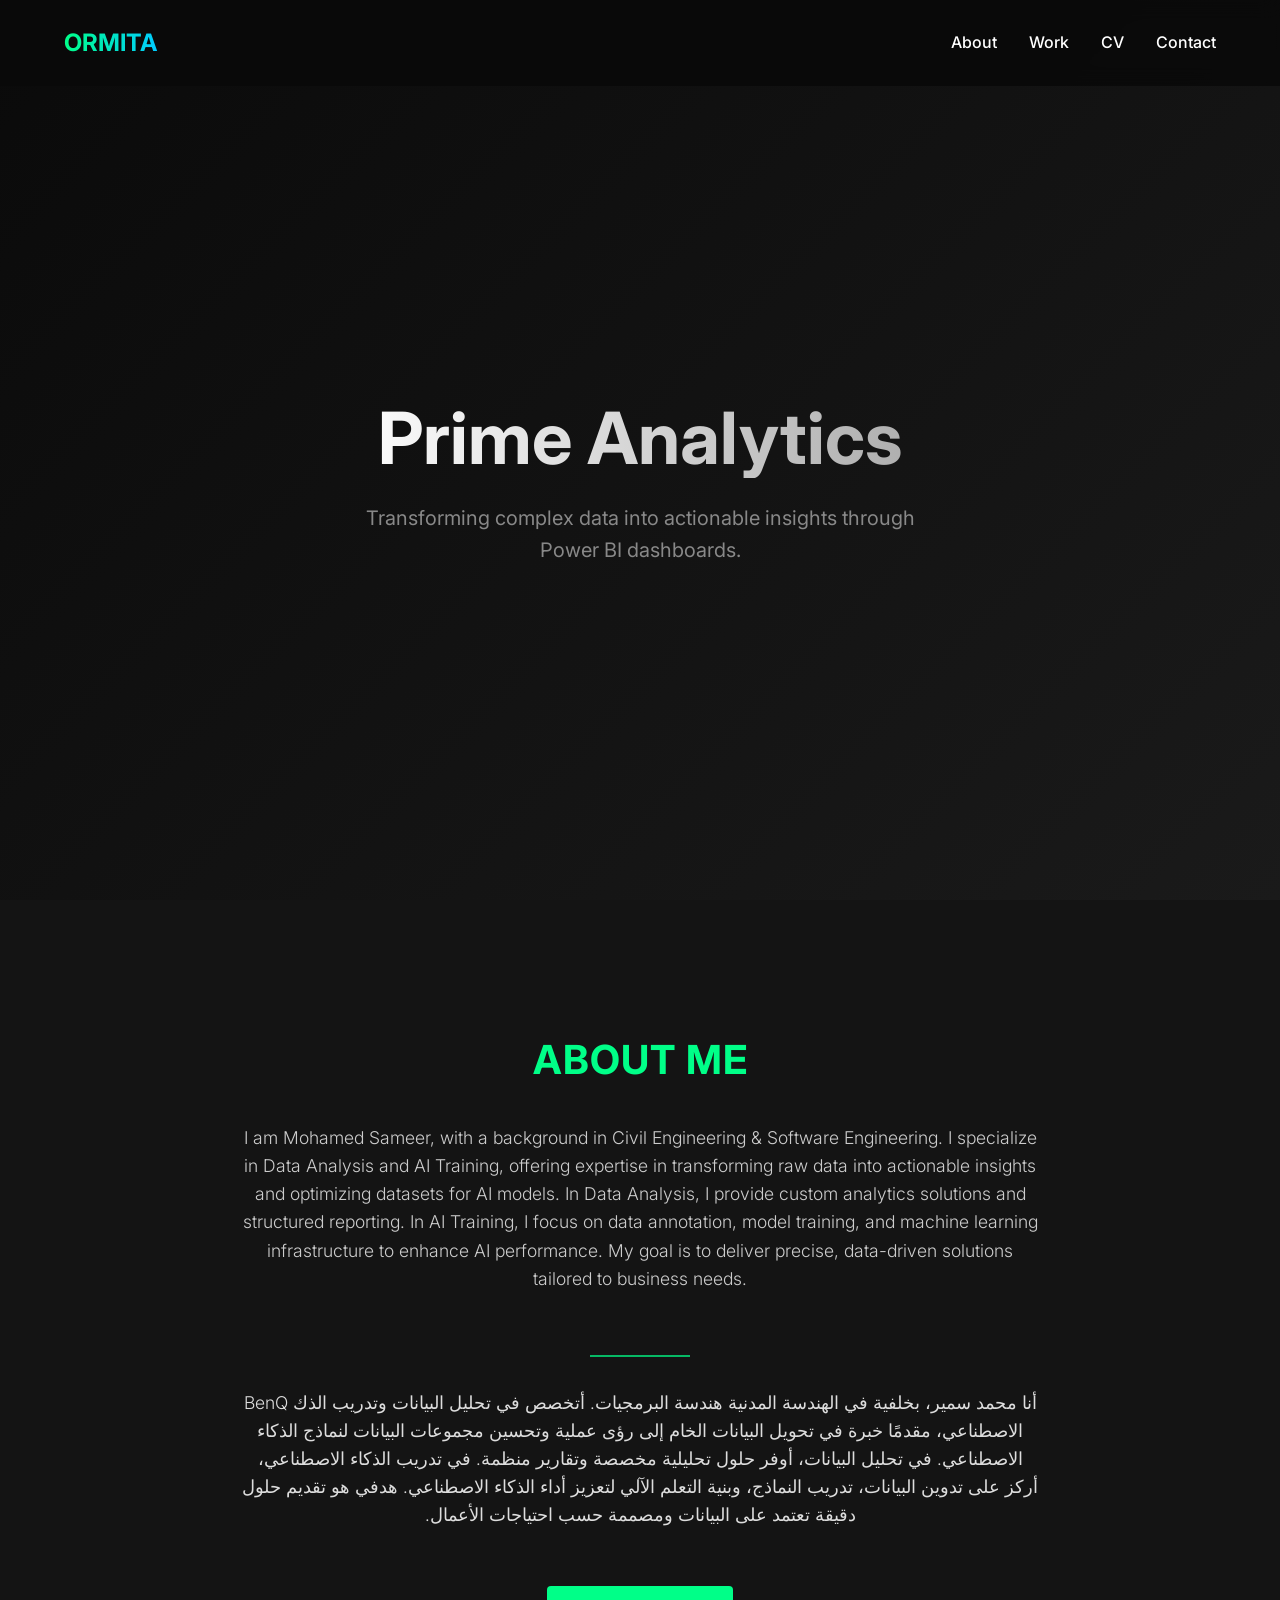
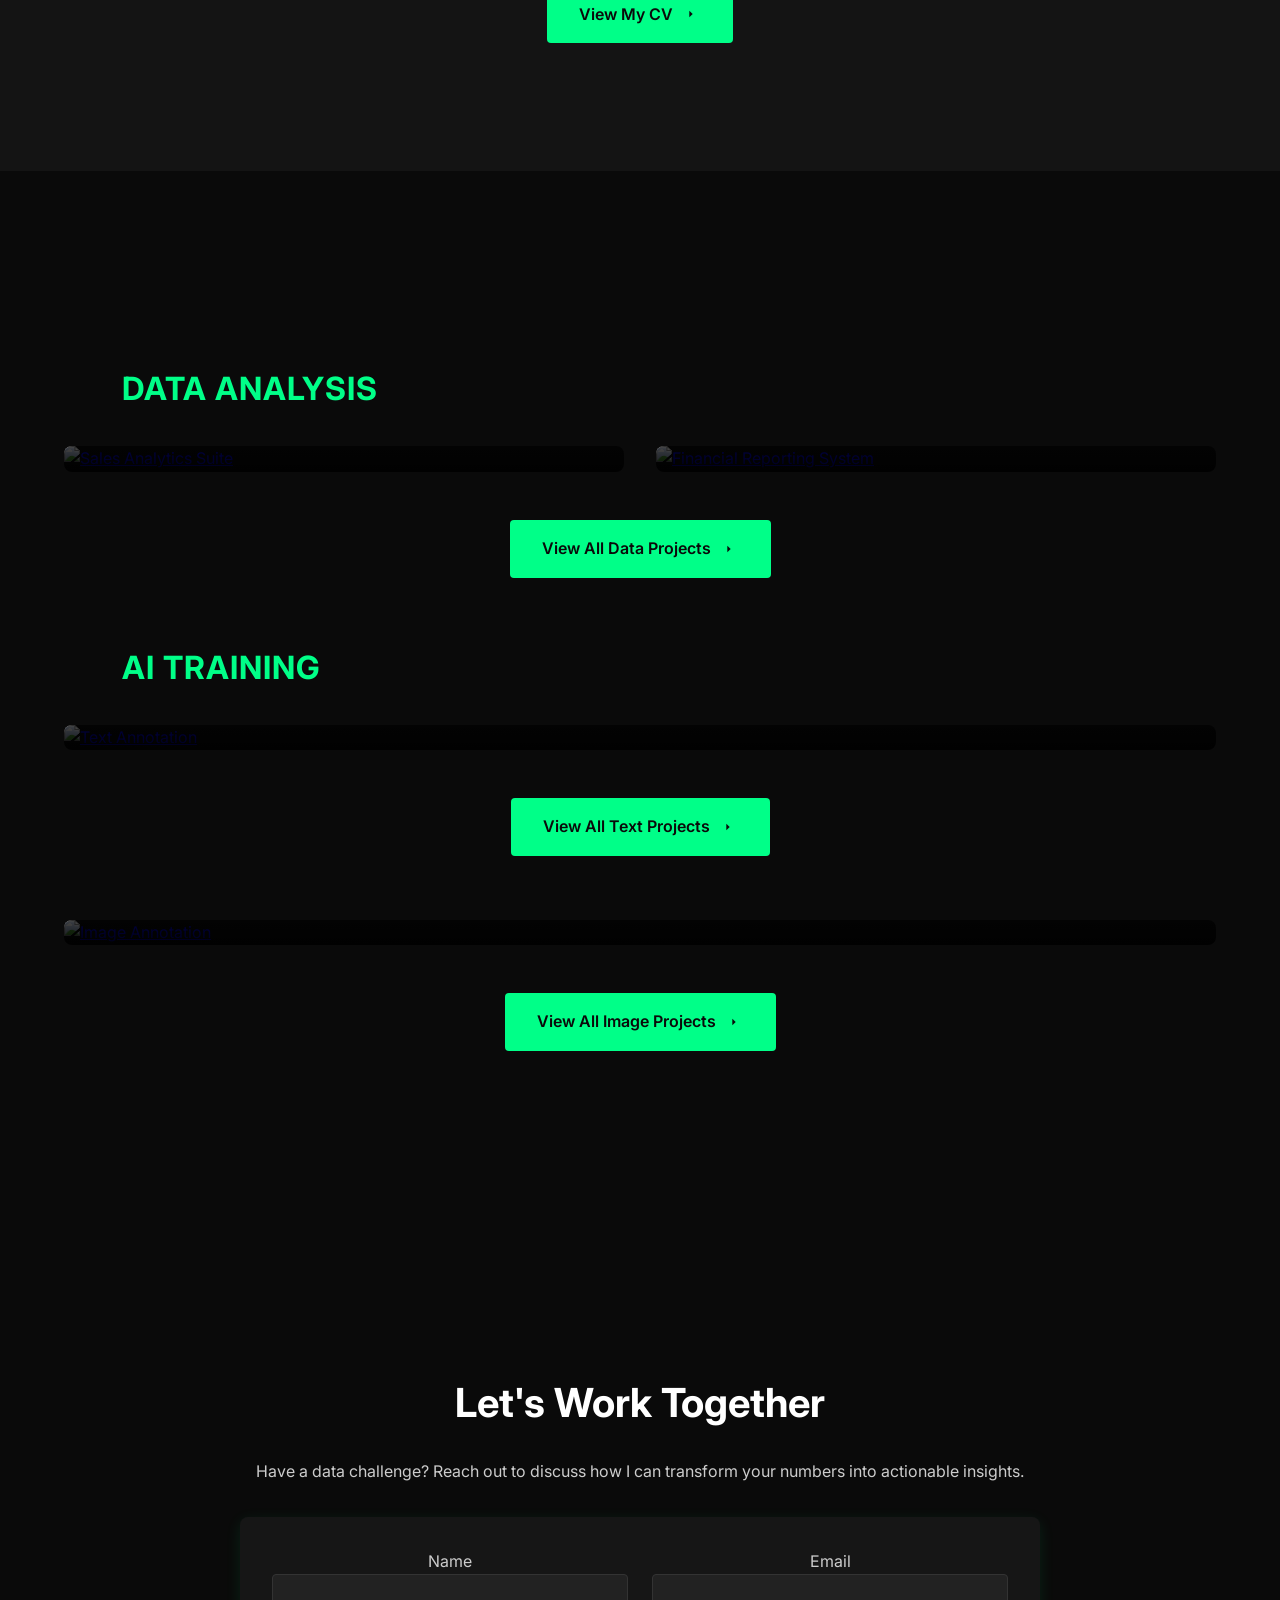
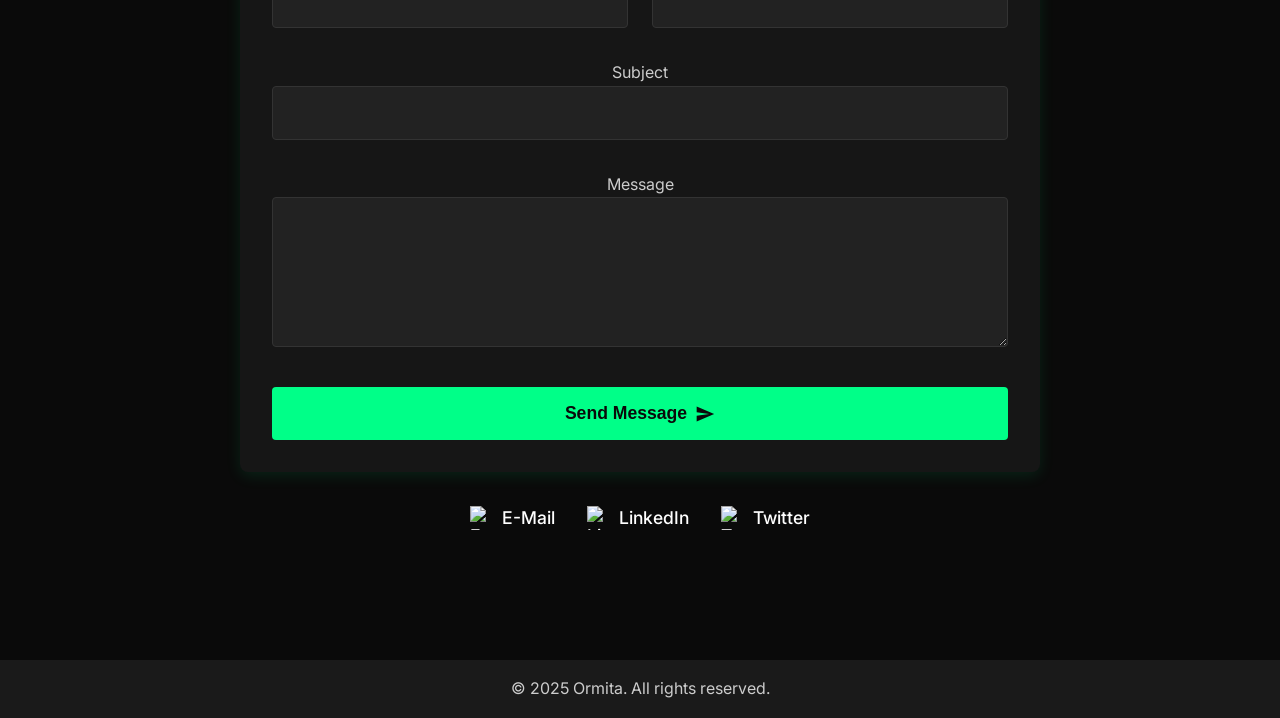
==== index.html @ b6afbc58 "Update index.html" ====
<!DOCTYPE html>
<html lang="en">
<head>
    <!-- Google tag (gtag.js) -->
    <script async src="https://www.googletagmanager.com/gtag/js?id=G-VLF5S001QF"></script>
    <script>
        window.dataLayer = window.dataLayer || [];
        function gtag(){dataLayer.push(arguments);}
        gtag('js', new Date());
        gtag('config', 'G-VLF5S001QF');
    </script>
    <meta charset="UTF-8">
    <meta name="viewport" content="width=device-width, initial-scale=1.0">
    <title>Ormita - Data Analytics Specialist</title>
    <link href="https://fonts.googleapis.com/css2?family=Inter:wght@300;400;500;600;700&display=swap" rel="stylesheet">
    <style>
        :root {
            --bg-color: #0a0a0a;
            --text-color: #ffffff;
            --accent-color: #00ff88;
            --card-bg: #161616;
        }

        * {
            margin: 0;
            padding: 0;
            box-sizing: border-box;
        }

        body {
            font-family: 'Inter', sans-serif;
            background-color: var(--bg-color);
            color: var(--text-color);
            line-height: 1.6;
            overflow-x: hidden;
        }

        .nav {
            position: fixed;
            width: 100%;
            padding: 1.5rem 5%;
            display: flex;
            justify-content: space-between;
            align-items: center;
            background: rgba(10, 10, 10, 0.95);
            backdrop-filter: blur(10px);
            z-index: 1000;
        }

        .nav-logo {
            font-size: 1.5rem;
            font-weight: 700;
            background: linear-gradient(90deg, var(--accent-color), #00ccff);
            -webkit-background-clip: text;
            -webkit-text-fill-color: transparent;
        }

        .nav-links {
            display: flex;
            gap: 2rem;
        }

        .nav-link {
            color: var(--text-color);
            text-decoration: none;
            font-weight: 500;
            transition: color 0.3s ease;
        }

        .nav-link:hover, .nav-link.active {
            color: var(--accent-color);
            border-bottom: 2px solid var(--accent-color);
        }

        .hamburger {
            display: none;
            font-size: 1.5rem;
            cursor: pointer;
        }

        .mobile-nav {
            display: none;
            position: absolute;
            top: 100%;
            right: 0;
            background: rgba(10, 10, 10, 0.95);
            padding: 1rem;
            flex-direction: column;
            gap: 1rem;
            transform: translateX(100%);
            transition: transform 0.3s ease;
        }

        .mobile-nav.active {
            display: flex;
            transform: translateX(0);
        }

        .hero {
            min-height: 100vh;
            display: flex;
            align-items: center;
            padding: 6rem 5% 0;
            position: relative;
            background: linear-gradient(135deg, #0a0a0a, #1a1a1a);
        }

        .hero-content {
            max-width: 1200px;
            margin: 0 auto;
            text-align: center;
        }

        .hero-title {
            font-size: 4.5rem;
            margin-bottom: 1.5rem;
            line-height: 1.1;
            background: linear-gradient(90deg, #fff, #aaa);
            -webkit-background-clip: text;
            -webkit-text-fill-color: transparent;
            animation: fadeInUp 1s ease-out;
        }

        .hero-subtitle {
            font-size: 1.25rem;
            color: #888;
            max-width: 600px;
            margin: 0 auto 2rem;
            animation: fadeInUp 1s ease-out 0.2s backwards;
        }

        .about {
            padding: 8rem 5%;
            background: #141414;
            text-align: center;
        }

        .about-heading {
            font-size: 2.5rem;
            margin-bottom: 2rem;
            color: var(--accent-color);
            text-transform: uppercase;
            letter-spacing: 1px;
        }

        .about-content {
            max-width: 800px;
            margin: 0 auto;
        }

        .about-text {
            font-size: 1.1rem;
            color: #ccc;
            font-weight: 300;
            margin-bottom: 1.5rem;
            direction: ltr;
        }

        .about-text.arabic {
            direction: rtl;
            color: #ddd;
        }

        .text-divider {
            height: 2rem;
            width: 100px;
            margin: 2rem auto;
            border-bottom: 2px solid var(--accent-color);
            opacity: 0.7;
        }

        .view-cv-btn {
            display: inline-flex;
            align-items: center;
            gap: 0.5rem;
            padding: 1rem 2rem;
            background: var(--accent-color);
            color: var(--bg-color);
            border-radius: 4px;
            text-decoration: none;
            font-weight: 600;
            transition: all 0.3s ease;
            margin-top: 2rem;
        }

        .view-cv-btn:hover {
            opacity: 0.9;
            transform: translateY(-2px);
        }

        .view-cv-btn svg {
            width: 20px;
            height: 20px;
        }

        .projects {
            padding: 8rem 5%;
        }

        .category-heading {
            font-size: 2rem;
            margin: 4rem 0 2rem;
            padding-left: 5%;
            color: var(--accent-color);
            text-transform: uppercase;
            letter-spacing: 1px;
        }

        .projects-grid {
            max-width: 1200px;
            margin: 0 auto;
            display: grid;
            grid-template-columns: repeat(auto-fit, minmax(300px, 1fr));
            gap: 2rem;
        }

        .project-card {
            position: relative;
            border-radius: 8px;
            overflow: hidden;
            transition: transform 0.3s ease, box-shadow 0.3s ease;
        }

        .project-card:hover {
            transform: translateY(-5px);
            box-shadow: 0 8px 20px rgba(0, 255, 136, 0.2);
        }

        .project-image {
            width: 100%;
            height: 400px;
            object-fit: cover;
            loading: lazy;
        }

        .project-info {
            position: absolute;
            bottom: 0;
            left: 0;
            right: 0;
            padding: 2rem;
            background: linear-gradient(transparent, rgba(0,0,0,0.9));
        }

        .project-title {
            font-size: 1.25rem;
            margin-bottom: 0.5rem;
        }

        .project-category {
            color: var(--accent-color);
            font-size: 0.875rem;
        }

        .view-all-projects {
            text-align: center;
            margin-top: 3rem;
            margin-bottom: 4rem;
        }

        .view-all-btn {
            display: inline-flex;
            align-items: center;
            gap: 0.5rem;
            padding: 1rem 2rem;
            background: var(--accent-color);
            color: var(--bg-color);
            border-radius: 4px;
            text-decoration: none;
            font-weight: 600;
            transition: all 0.3s ease;
        }

        .view-all-btn:hover {
            opacity: 0.9;
            transform: translateY(-2px);
        }

        .view-all-btn svg {
            width: 20px;
            height: 20px;
        }

        .contact {
            padding: 8rem 5%;
            max-width: 1200px;
            margin: 0 auto;
            text-align: center;
        }

        .contact-heading {
            font-size: 2.5rem;
            margin-bottom: 1.5rem;
        }

        .contact-info p {
            color: #ccc;
            margin-bottom: 2rem;
        }

        .contact-form {
            max-width: 800px;
            margin: 2rem auto;
            padding: 2rem;
            background: var(--card-bg);
            border-radius: 8px;
            box-shadow: 0 4px 15px rgba(0, 255, 136, 0.1);
        }

        .form-grid {
            display: grid;
            grid-template-columns: repeat(2, 1fr);
            gap: 1.5rem;
        }

        .form-group {
            position: relative;
        }

        .form-group.full-width {
            grid-column: 1 / -1;
        }

        .contact-form label {
            display: block;
            margin-bottom: 0.5rem;
            color: #ccc;
        }

        .contact-form input,
        .contact-form textarea {
            width: 100%;
            padding: 1rem;
            background: #222;
            border: 1px solid #333;
            border-radius: 4px;
            color: var(--text-color);
            font-family: 'Inter', sans-serif;
            font-size: 1rem;
            transition: all 0.3s ease;
        }

        .contact-form input:focus,
        .contact-form textarea:focus {
            outline: none;
            border-color: var(--accent-color);
            box-shadow: 0 0 5px rgba(0, 255, 136, 0.3);
        }

        .contact-form textarea {
            resize: vertical;
            min-height: 150px;
        }

        .contact-form input::placeholder,
        .contact-form textarea::placeholder {
            color: #888;
        }

        .submit-btn {
            background: var(--accent-color);
            color: var(--bg-color);
            padding: 1rem 2rem;
            border: none;
            border-radius: 4px;
            font-weight: 600;
            font-size: 1.1rem;
            cursor: pointer;
            display: flex;
            align-items: center;
            justify-content: center;
            gap: 0.5rem;
            transition: all 0.3s ease;
            width: 100%;
        }

        .submit-btn:hover {
            background: #00e077;
            transform: translateY(-2px);
            box-shadow: 0 4px 15px rgba(0, 255, 136, 0.3);
        }

        .send-icon {
            width: 20px;
            height: 20px;
        }

        .social-links {
            display: flex;
            justify-content: center;
            gap: 2rem;
            flex-wrap: wrap;
            margin-top: 2rem;
        }

        .social-link {
            color: var(--text-color);
            text-decoration: none;
            font-size: 1.1rem;
            font-weight: 500;
            transition: color 0.3s ease;
            display: flex;
            align-items: center;
            gap: 0.5rem;
            position: relative;
        }

        .social-link:hover {
            color: var(--accent-color);
        }

        .social-link[data-tooltip]:hover::after {
            content: attr(data-tooltip);
            position: absolute;
            bottom: 100%;
            left: 50%;
            transform: translateX(-50%);
            background-color: #222;
            color: var(--text-color);
            padding: 0.5rem 1rem;
            border-radius: 4px;
            font-size: 0.9rem;
            white-space: nowrap;
            z-index: 10;
            opacity: 1;
            transition: opacity 0.2s ease;
        }

        .social-link[data-tooltip]::after {
            opacity: 0;
            pointer-events: none;
        }

        .social-icon {
            width: 24px;
            height: 24px;
        }

        footer {
            background: #1a1a1a;
            padding: 1rem;
            text-align: center;
            color: #ccc;
        }

        @media (max-width: 768px) {
            .nav-links {
                display: none;
            }

            .hamburger {
                display: block;
            }

            .hero {
                padding: 5rem 5% 0;
            }

            .hero-title {
                font-size: 2.5rem;
            }

            .hero-subtitle {
                font-size: 1rem;
            }

            .about {
                padding: 5rem 5%;
            }

            .about-heading {
                font-size: 2rem;
            }

            .about-text {
                font-size: 0.9rem;
            }

            .text-divider {
                height: 1.5rem;
                width: 80px;
            }

            .projects-grid {
                grid-template-columns: 1fr;
            }

            .contact-heading {
                font-size: 2rem;
            }

            .form-grid {
                grid-template-columns: 1fr;
            }
            
            .contact-form {
                padding: 1.5rem;
            }
            
            .submit-btn {
                padding: 0.8rem 1.5rem;
                font-size: 1rem;
            }

            .social-links {
                gap: 1.5rem;
            }
        }

        @keyframes fadeInUp {
            from { opacity: 0; transform: translateY(20px); }
            to { opacity: 1; transform: translateY(0); }
        }
    </style>
</head>
<body>
    <nav class="nav">
        <div class="nav-logo">ORMITA</div>
        <div class="nav-links">
            <a href="#about" class="nav-link">About</a>
            <a href="#work" class="nav-link">Work</a>
            <a href="cv.html" class="nav-link">CV</a>
            <a href="#contact" class="nav-link">Contact</a>
        </div>
        <div class="hamburger">☰</div>
        <div class="mobile-nav">
            <a href="#about" class="nav-link">About</a>
            <a href="#work" class="nav-link">Work</a>
            <a href="cv.html" class="nav-link">CV</a>
            <a href="#contact" class="nav-link">Contact</a>
        </div>
    </nav>

    <section class="hero">
        <div class="hero-content">
            <h1 class="hero-title">Prime Analytics</h1>
            <p class="hero-subtitle">
                Transforming complex data into actionable insights through Power BI dashboards.
            </p>
        </div>
    </section>

    <section class="about" id="about">
        <h2 class="about-heading">About Me</h2>
        <div class="about-content">
            <p class="about-text">
                I am Mohamed Sameer, with a background in Civil Engineering & Software Engineering. I specialize in Data Analysis and AI Training, 
                offering expertise in transforming raw data into actionable insights and optimizing datasets for AI models. 
                In Data Analysis, I provide custom analytics solutions and structured reporting. In AI Training, I focus on 
                data annotation, model training, and machine learning infrastructure to enhance AI performance. My goal is 
                to deliver precise, data-driven solutions tailored to business needs.
            </p>
            <div class="text-divider"></div>
            <p class="about-text arabic">
                أنا محمد سمير، بخلفية في الهندسة المدنية  هندسة البرمجيات. أتخصص في تحليل البيانات وتدريب الذك BenQ الاصطناعي، 
                مقدمًا خبرة في تحويل البيانات الخام إلى رؤى عملية وتحسين مجموعات البيانات لنماذج الذكاء الاصطناعي. 
                في تحليل البيانات، أوفر حلول تحليلية مخصصة وتقارير منظمة. في تدريب الذكاء الاصطناعي، أركز على 
                تدوين البيانات، تدريب النماذج، وبنية التعلم الآلي لتعزيز أداء الذكاء الاصطناعي. هدفي هو تقديم 
                حلول دقيقة تعتمد على البيانات ومصممة حسب احتياجات الأعمال.
            </p>
            <a href="cv.html" class="view-cv-btn">
                View My CV
                <svg viewBox="0 0 24 24" fill="currentColor">
                    <path d="M14 12l-4 4V8z"/>
                    <path d="M12 2a10 10 0 100 20 10 10 0 000-20z" fill="none"/>
                </svg>
            </a>
        </div>
    </section>

    <section class="projects" id="work">
        <h2 class="category-heading">Data Analysis</h2>
        <div class="projects-grid">
            <a href="sales-dashboard.html" class="project-card">
                <img src="https://i.ibb.co/W4DnsDsV/close-up-hand-holding-futuristic-screen.jpg" alt="Sales Analytics Suite" class="project-image" loading="lazy">
                <div class="project-info">
                    <h3 class="project-title">Sales Analytics Suite</h3>
                    <span class="project-category">Business Intelligence</span>
                </div>
            </a>
            <a href="financial-reporting.html" class="project-card">
                <img src="https://i.ibb.co/C5Mpqg5c/businesswoman-using-tablet-analysis-graph-company-finance-strategy-statistics-success-concept-planni.jpg" alt="Financial Reporting System" class="project-image" loading="lazy">
                <div class="project-info">
                    <h3 class="project-title">Financial Reporting</h3>
                    <span class="project-category">Financial Analytics</span>
                </div>
            </a>
        </div>
        <div class="view-all-projects">
            <a href="separate.html" class="view-all-btn">
                View All Data Projects
                <svg viewBox="0 0 24 24" fill="currentColor">
                    <path d="M14 12l-4 4V8z"/>
                    <path d="M12 2a10 10 0 100 20 10 10 0 000-20z" fill="none"/>
                </svg>
            </a>
        </div>

        <h2 class="category-heading">AI Training</h2>
        <div class="projects-grid">
            <a href="ml-model.html" class="project-card">
                <img src="https://i.ibb.co/DHVP75QN/ai-cloud-concept-with-robot-arms.jpg" alt="Text Annotation" class="project-image" loading="lazy">
                <div class="project-info">
                    <h3 class="project-title">Text Annotation</h3>
                    <span class="project-category">Machine Learning</span>
                </div>
            </a>
        </div>
        <div class="view-all-projects">
            <a href="text annotation.html" class="view-all-btn">
                View All Text Projects
                <svg viewBox="0 0 24 24" fill="currentColor">
                    <path d="M14 12l-4 4V8z"/>
                    <path d="M12 2a10 10 0 100 20 10 10 0 000-20z" fill="none"/>
                </svg>
            </a>
        </div>

        <div class="projects-grid">
            <a href="nlp-system.html" class="project-card">
                <img src="https://i.ibb.co/6RGGw7ZG/ai-chip-artificial-intelligence-future-technology-innovation.jpg" alt="Image Annotation" class="project-image" loading="lazy">
                <div class="project-info">
                    <h3 class="project-title">Image Annotation</h3>
                    <span class="project-category">Machine Learning</span>
                </div>
            </a>
        </div>
        <div class="view-all-projects">
            <a href="image-annotation.html" class="view-all-btn">
                View All Image Projects
                <svg viewBox="0 0 24 24" fill="currentColor">
                    <path d="M14 12l-4 4V8z"/>
                    <path d="M12 2a10 10 0 100 20 10 10 0 000-20z" fill="none"/>
                </svg>
            </a>
        </div>
    </section>

    <section class="contact" id="contact">
        <h2 class="contact-heading">Let's Work Together</h2>
        <div class="contact-info">
            <p>Have a data challenge? Reach out to discuss how I can transform your numbers into actionable insights.</p>
            <form class="contact-form" name="contact" method="POST" netlify>
                <div class="form-grid">
                    <div class="form-group">
                        <label>Name <input type="text" name="name" required></label>
                    </div>
                    <div class="form-group">
                        <label>Email <input type="email" name="email" required></label>
                    </div>
                    <div class="form-group full-width">
                        <label>Subject <input type="text" name="subject" required></label>
                    </div>
                    <div class="form-group full-width">
                        <label>Message <textarea name="message" rows="5" required></textarea></label>
                    </div>
                    <div class="form-group full-width">
                        <button type="submit" class="submit-btn">Send Message
                            <svg viewBox="0 0 24 24" fill="currentColor" class="send-icon">
                                <path d="M2.01 21L23 12 2.01 3 2 10l15 2-15 2z"/>
                            </svg>
                        </button>
                    </div>
                </div>
            </form>

            <div class="social-links">
                <a href="mailto:ormita@zohomail.sa" class="social-link" data-tooltip="ormita@zohomail.sa">
                    <img src="https://cdn-icons-png.flaticon.com/512/732/732200.png" alt="Email" class="social-icon"> E-Mail
                </a>
                <a href="https://www.linkedin.com/in/mohamedssameer" class="social-link">
                    <img src="https://cdn-icons-png.flaticon.com/512/174/174857.png" alt="LinkedIn" class="social-icon"> LinkedIn
                </a>
                <a href="https://twitter.com" class="social-link">
                    <img src="https://cdn-icons-png.flaticon.com/512/733/733579.png" alt="Twitter" class="social-icon"> Twitter
                </a>
            </div>
        </div>
    </section>

    <footer>
        <p>© 2025 Ormita. All rights reserved.</p>
    </footer>

    <script>
        // Smooth scroll for navigation links
        document.querySelectorAll('a[href^="#"]').forEach(anchor => {
            anchor.addEventListener('click', function(e) {
                e.preventDefault();
                const targetId = this.getAttribute('href').slice(1);
                const targetElement = document.querySelector(this.getAttribute('href'));
                targetElement.scrollIntoView({
                    behavior: 'smooth'
                });
                // Track virtual pageview
                gtag('event', 'page_view', {
                    page_path: '/' + (targetId || 'home'),
                    page_title: targetId ? targetId.charAt(0).toUpperCase() + targetId.slice(1) : 'Home'
                });
            });
        });

        // Hamburger Menu Toggle
        document.querySelector('.hamburger').addEventListener('click', () => {
            document.querySelector('.mobile-nav').classList.toggle('active');
        });

        // Highlight Active Section
        const sections = document.querySelectorAll('section');
        window.addEventListener('scroll', () => {
            let current = '';
            sections.forEach(section => {
                const sectionTop = section.offsetTop;
                if (scrollY >= sectionTop - 60) {
                    current = section.getAttribute('id');
                }
            });
            document.querySelectorAll('.nav-link').forEach(link => {
                link.classList.remove('active');
                if (link.getAttribute('href').slice(1) === current) {
                    link.classList.add('active');
                }
            });
        });

        // Intersection Observer for animations
        const observer = new IntersectionObserver((entries) => {
            entries.forEach(entry => {
                if (entry.isIntersecting) {
                    entry.target.style.opacity = 1;
                    entry.target.style.transform = 'translateY(0)';
                }
            });
        });

        document.querySelectorAll('.project-card, .about-content').forEach(el => {
            el.style.opacity = 0;
            el.style.transform = 'translateY(20px)';
            el.style.transition = 'all 0.6s ease-out';
            observer.observe(el);
        });

        // Track form submissions
        document.querySelector('.contact-form').addEventListener('submit', function(e) {
            gtag('event', 'form_submission', {
                event_category: 'Contact',
                event_label: 'Contact Form'
            });
        });
    </script>
</body>
</html>
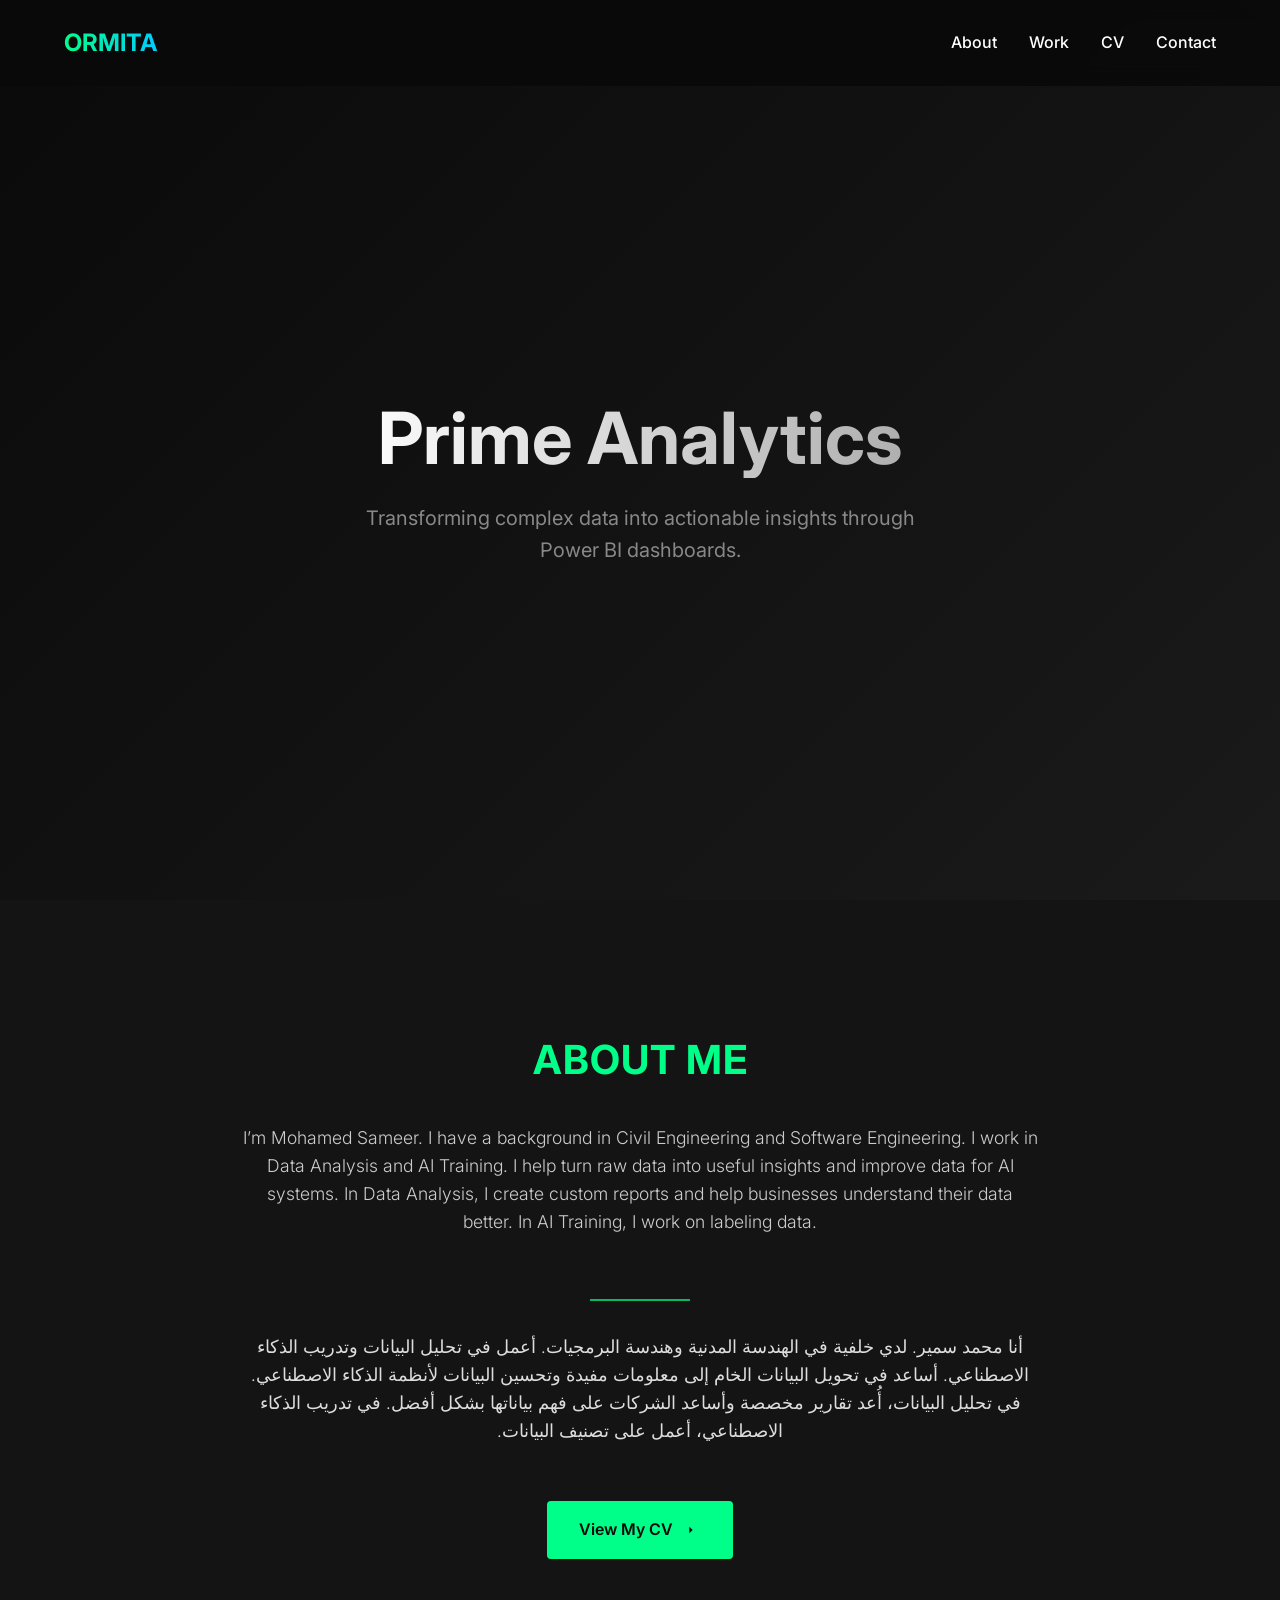
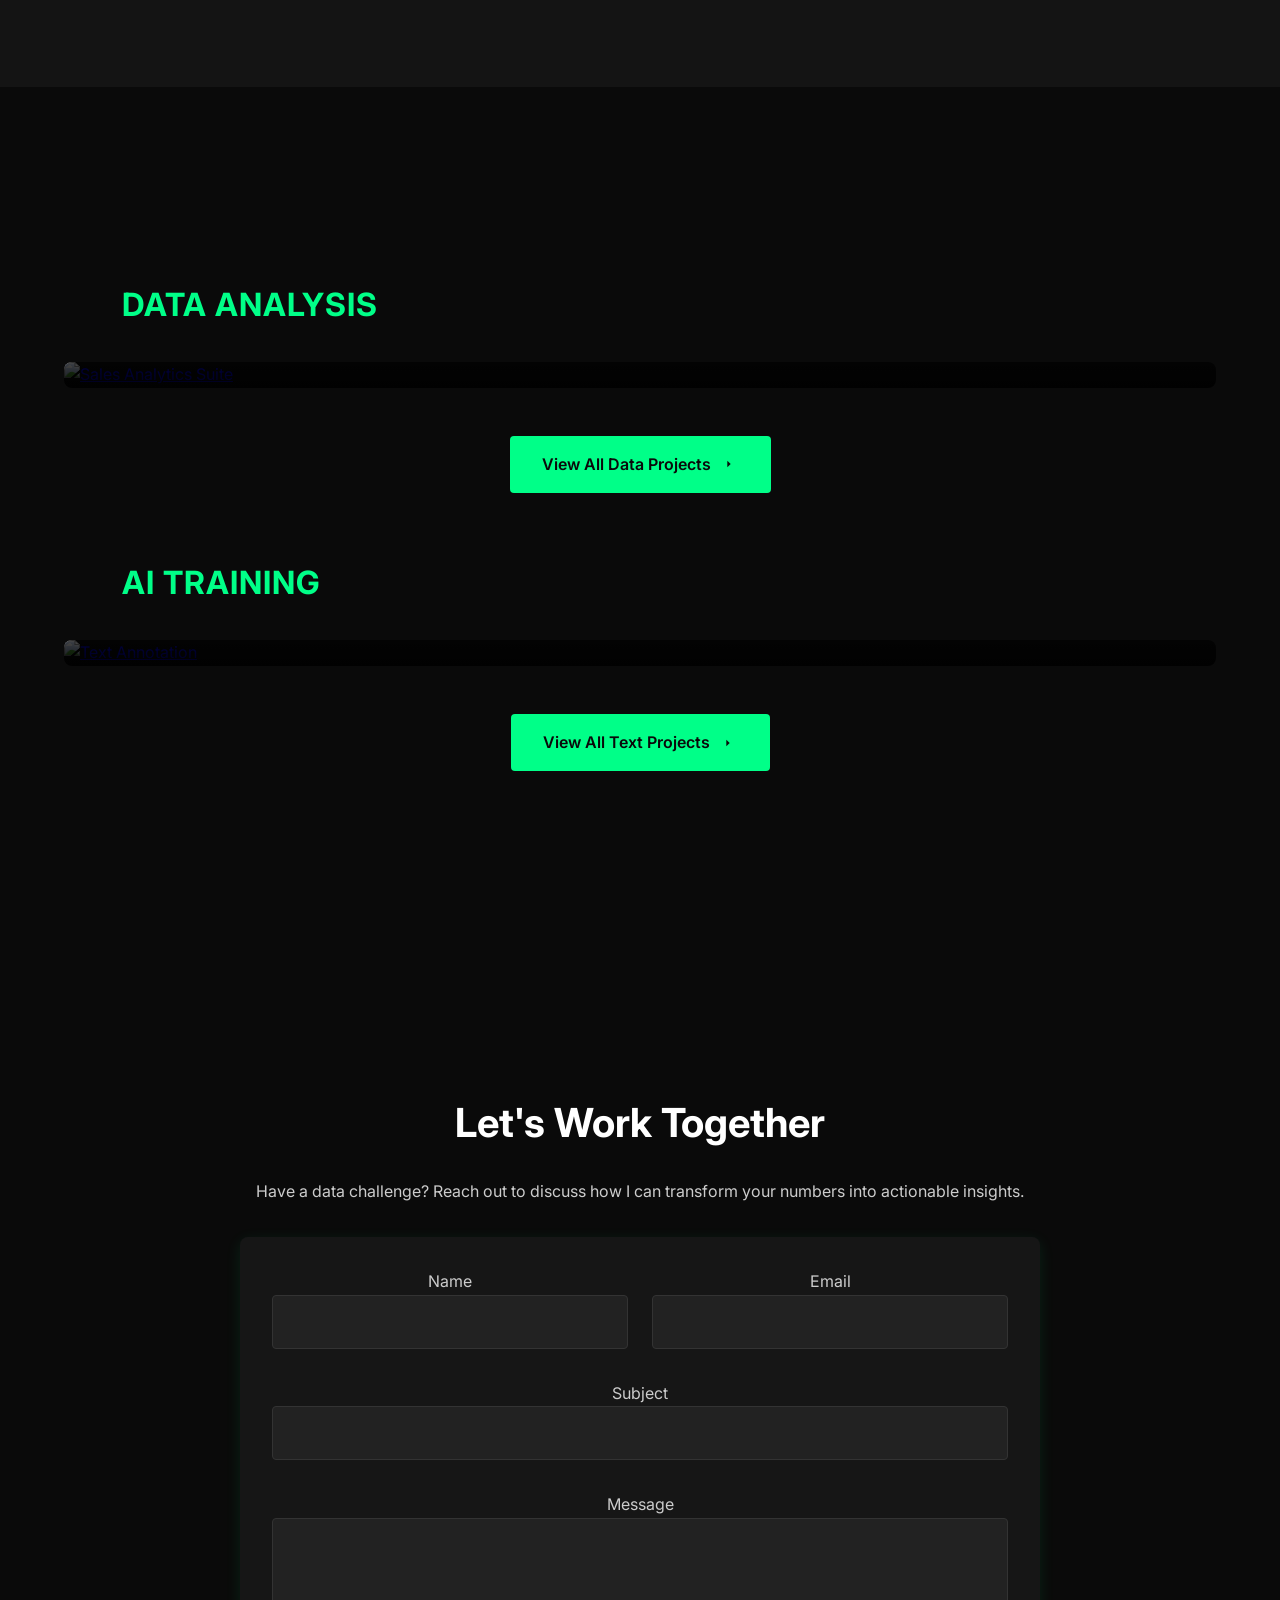
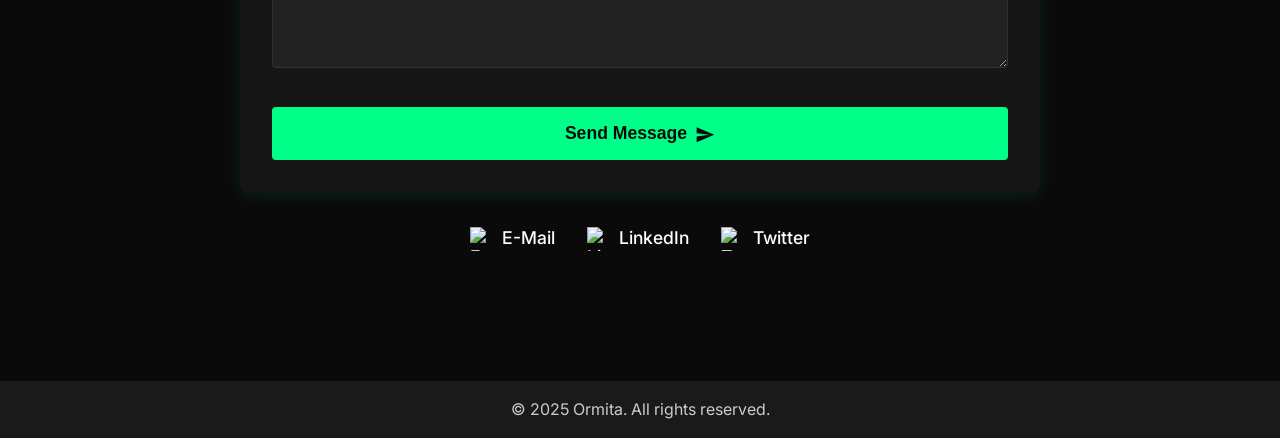
==== commit 7df8c678: "Update index.html" ====
--- a/index.html
+++ b/index.html
@@ -352,7 +352,10 @@
             min-height: 150px;
         }
 
-        .contact-form input::placeholder,
+        .contact-form input::placeholder {
+            color: #888;
+        }
+
         .contact-form textarea::placeholder {
             color: #888;
         }
@@ -544,19 +547,19 @@
         <h2 class="about-heading">About Me</h2>
         <div class="about-content">
             <p class="about-text">
-                I am Mohamed Sameer, with a background in Civil Engineering & Software Engineering. I specialize in Data Analysis and AI Training, 
-                offering expertise in transforming raw data into actionable insights and optimizing datasets for AI models. 
-                In Data Analysis, I provide custom analytics solutions and structured reporting. In AI Training, I focus on 
-                data annotation, model training, and machine learning infrastructure to enhance AI performance. My goal is 
-                to deliver precise, data-driven solutions tailored to business needs.
+                I’m Mohamed Sameer. I have a background in Civil Engineering and Software Engineering. I work in Data Analysis and AI Training. I help turn raw data into useful insights and improve data for AI systems.
+
+                In Data Analysis, I create custom reports and help businesses understand their data better.
+
+                In AI Training, I work on labeling data.
             </p>
             <div class="text-divider"></div>
             <p class="about-text arabic">
-                أنا محمد سمير، بخلفية في الهندسة المدنية  هندسة البرمجيات. أتخصص في تحليل البيانات وتدريب الذك BenQ الاصطناعي، 
-                مقدمًا خبرة في تحويل البيانات الخام إلى رؤى عملية وتحسين مجموعات البيانات لنماذج الذكاء الاصطناعي. 
-                في تحليل البيانات، أوفر حلول تحليلية مخصصة وتقارير منظمة. في تدريب الذكاء الاصطناعي، أركز على 
-                تدوين البيانات، تدريب النماذج، وبنية التعلم الآلي لتعزيز أداء الذكاء الاصطناعي. هدفي هو تقديم 
-                حلول دقيقة تعتمد على البيانات ومصممة حسب احتياجات الأعمال.
+                أنا محمد سمير. لدي خلفية في الهندسة المدنية وهندسة البرمجيات. أعمل في تحليل البيانات وتدريب الذكاء الاصطناعي. أساعد في تحويل البيانات الخام إلى معلومات مفيدة وتحسين البيانات لأنظمة الذكاء الاصطناعي.
+
+                في تحليل البيانات، أُعد تقارير مخصصة وأساعد الشركات على فهم بياناتها بشكل أفضل.
+
+                في تدريب الذكاء الاصطناعي، أعمل على تصنيف البيانات.
             </p>
             <a href="cv.html" class="view-cv-btn">
                 View My CV
@@ -578,16 +581,9 @@
                     <span class="project-category">Business Intelligence</span>
                 </div>
             </a>
-            <a href="financial-reporting.html" class="project-card">
-                <img src="https://i.ibb.co/C5Mpqg5c/businesswoman-using-tablet-analysis-graph-company-finance-strategy-statistics-success-concept-planni.jpg" alt="Financial Reporting System" class="project-image" loading="lazy">
-                <div class="project-info">
-                    <h3 class="project-title">Financial Reporting</h3>
-                    <span class="project-category">Financial Analytics</span>
-                </div>
-            </a>
         </div>
         <div class="view-all-projects">
-            <a href="separate.html" class="view-all-btn">
+            <a href="data analysis.html" class="view-all-btn">
                 View All Data Projects
                 <svg viewBox="0 0 24 24" fill="currentColor">
                     <path d="M14 12l-4 4V8z"/>
@@ -601,33 +597,14 @@
             <a href="ml-model.html" class="project-card">
                 <img src="https://i.ibb.co/DHVP75QN/ai-cloud-concept-with-robot-arms.jpg" alt="Text Annotation" class="project-image" loading="lazy">
                 <div class="project-info">
-                    <h3 class="project-title">Text Annotation</h3>
+                    <h3 class="project-title">Annotation</h3>
                     <span class="project-category">Machine Learning</span>
                 </div>
             </a>
         </div>
         <div class="view-all-projects">
-            <a href="text annotation.html" class="view-all-btn">
+            <a href="data labeling.html" class="view-all-btn">
                 View All Text Projects
-                <svg viewBox="0 0 24 24" fill="currentColor">
-                    <path d="M14 12l-4 4V8z"/>
-                    <path d="M12 2a10 10 0 100 20 10 10 0 000-20z" fill="none"/>
-                </svg>
-            </a>
-        </div>
-
-        <div class="projects-grid">
-            <a href="nlp-system.html" class="project-card">
-                <img src="https://i.ibb.co/6RGGw7ZG/ai-chip-artificial-intelligence-future-technology-innovation.jpg" alt="Image Annotation" class="project-image" loading="lazy">
-                <div class="project-info">
-                    <h3 class="project-title">Image Annotation</h3>
-                    <span class="project-category">Machine Learning</span>
-                </div>
-            </a>
-        </div>
-        <div class="view-all-projects">
-            <a href="image-annotation.html" class="view-all-btn">
-                View All Image Projects
                 <svg viewBox="0 0 24 24" fill="currentColor">
                     <path d="M14 12l-4 4V8z"/>
                     <path d="M12 2a10 10 0 100 20 10 10 0 000-20z" fill="none"/>
@@ -656,7 +633,7 @@
                     </div>
                     <div class="form-group full-width">
                         <button type="submit" class="submit-btn">Send Message
-                            <svg viewBox="0 0 24 24" fill="currentColor" class="send-icon">
+                            <svg viewBox="0 0 24 22" fill="currentColor" class="send-icon">
                                 <path d="M2.01 21L23 12 2.01 3 2 10l15 2-15 2z"/>
                             </svg>
                         </button>
@@ -734,7 +711,7 @@
         });
 
         document.querySelectorAll('.project-card, .about-content').forEach(el => {
-            el.style.opacity = 0;
+            el.style.opacity = '0';
             el.style.transform = 'translateY(20px)';
             el.style.transition = 'all 0.6s ease-out';
             observer.observe(el);
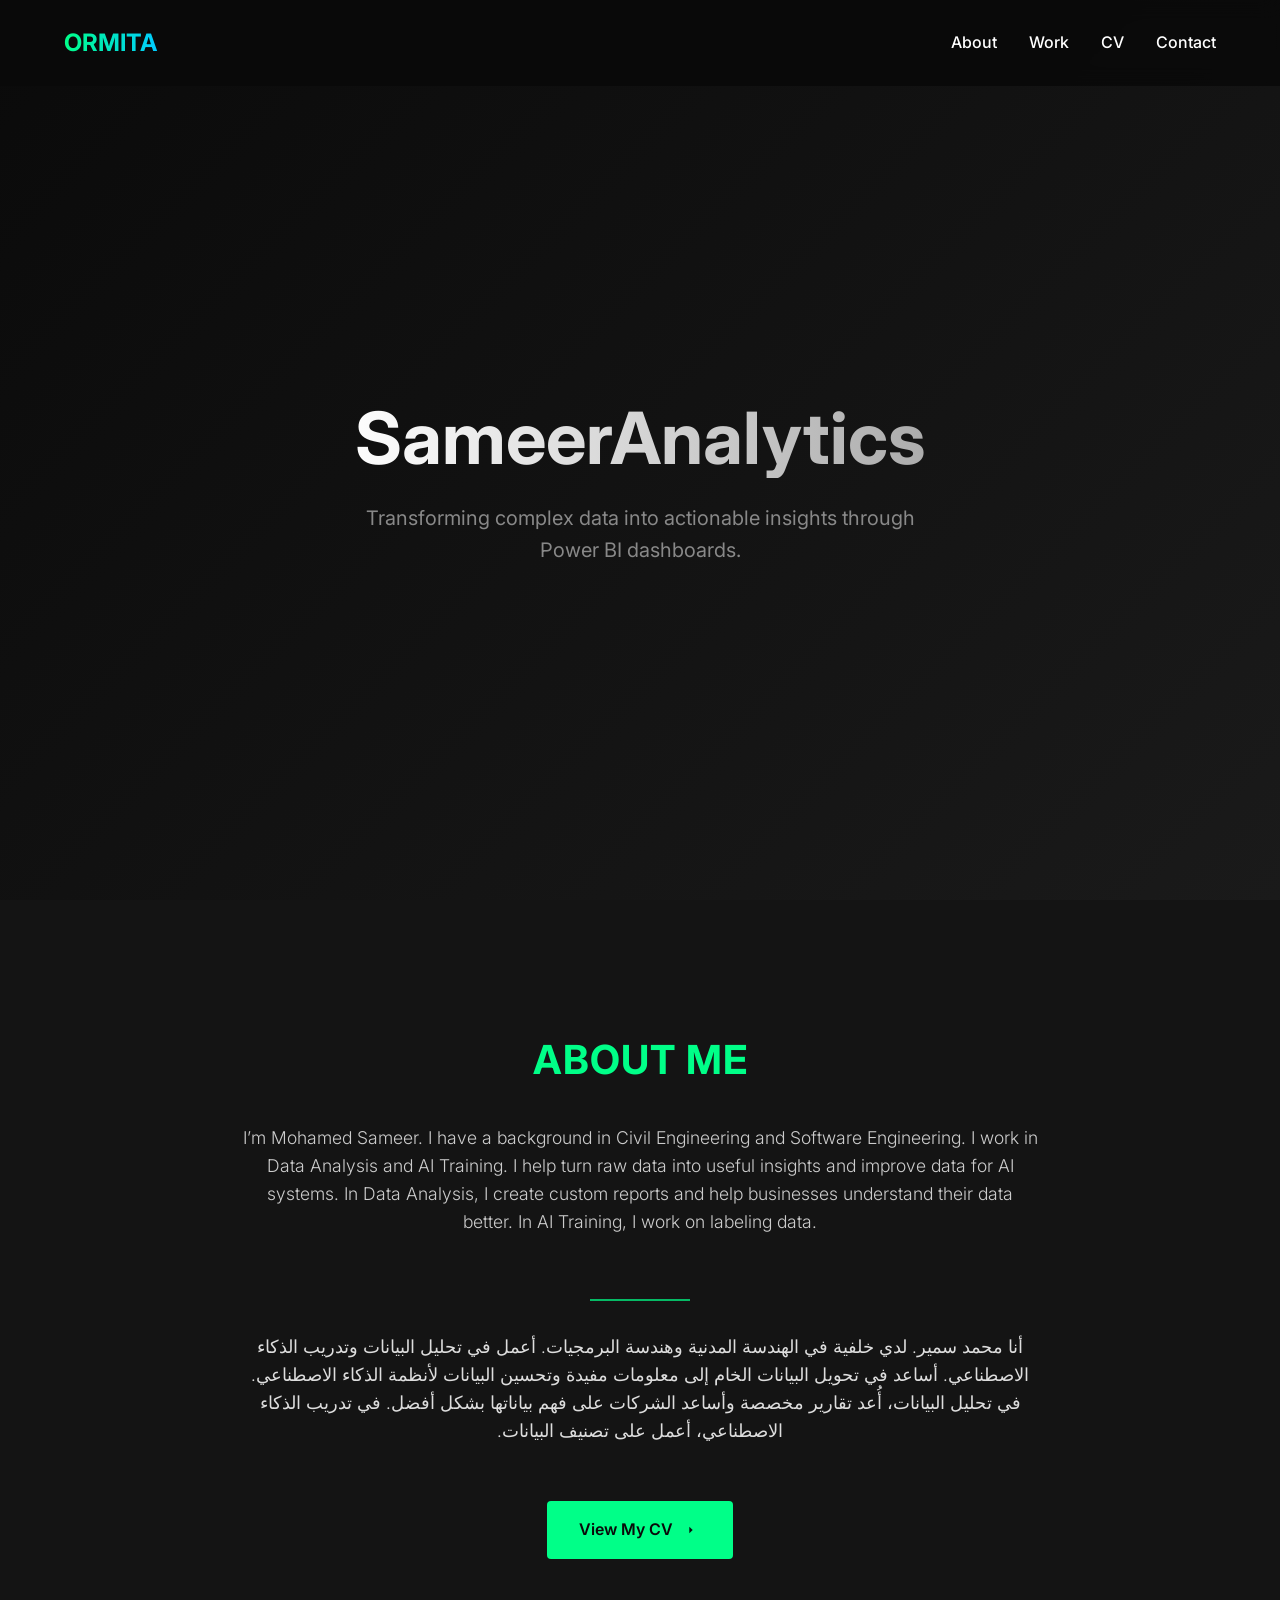
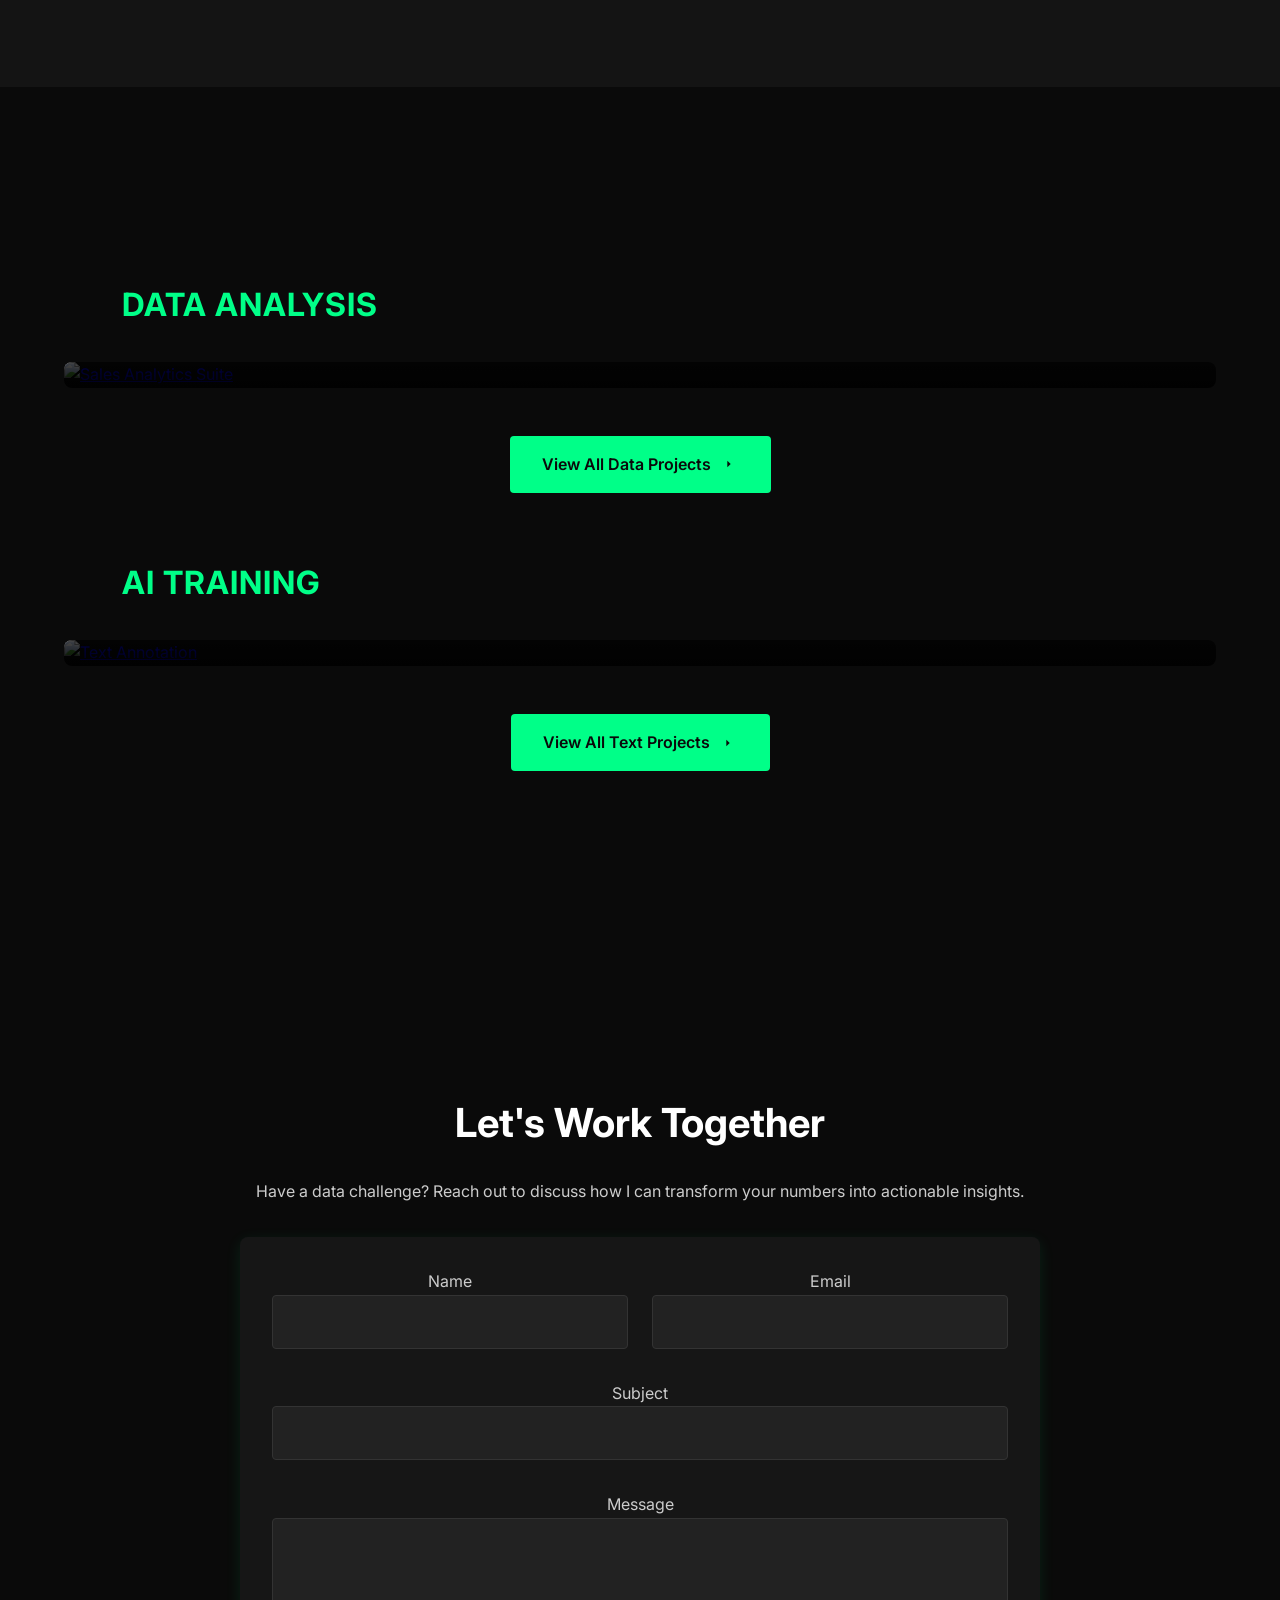
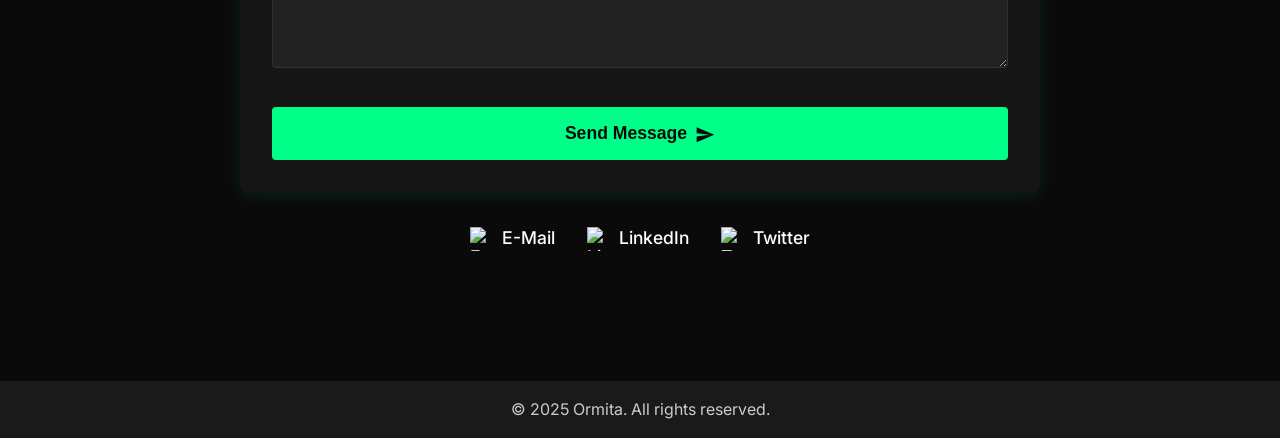
==== commit 89452ffc: "Update index.html" ====
--- a/index.html
+++ b/index.html
@@ -536,7 +536,7 @@
 
     <section class="hero">
         <div class="hero-content">
-            <h1 class="hero-title">Prime Analytics</h1>
+            <h1 class="hero-title">SameerAnalytics</h1>
             <p class="hero-subtitle">
                 Transforming complex data into actionable insights through Power BI dashboards.
             </p>
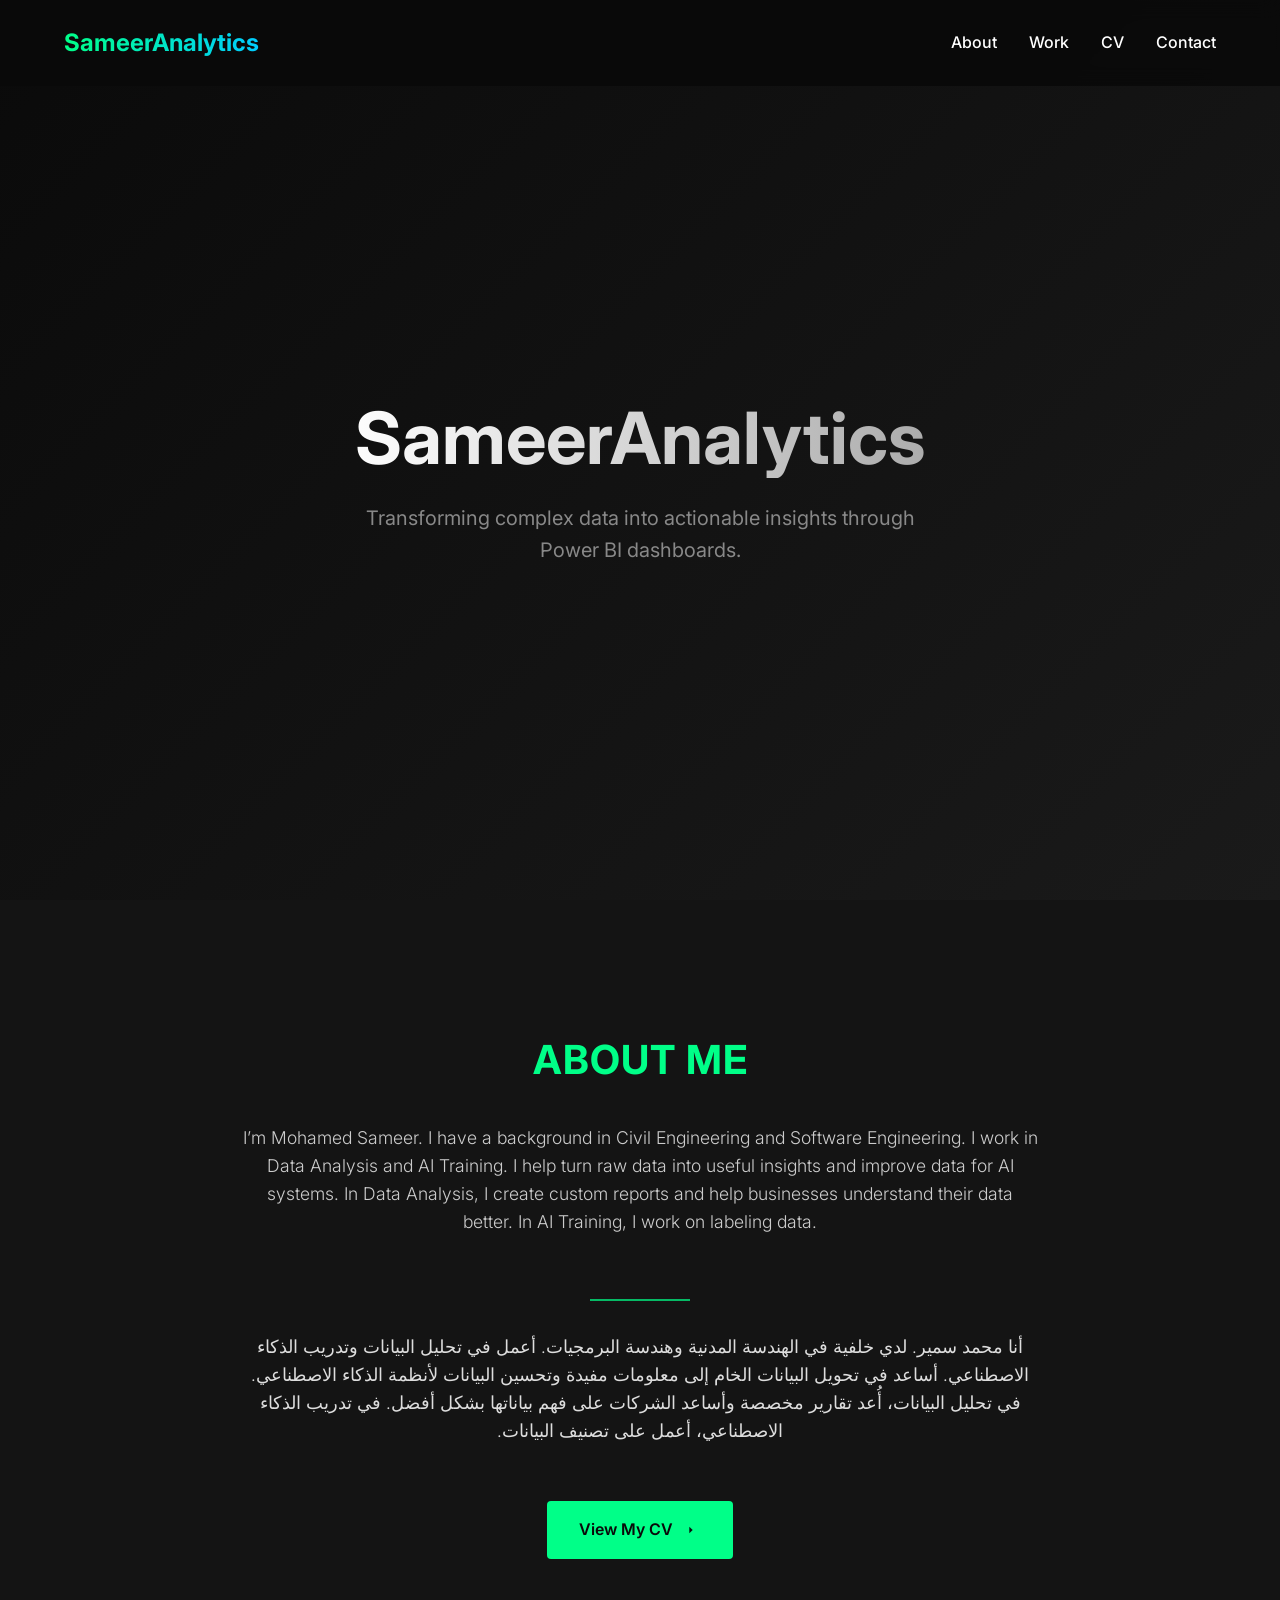
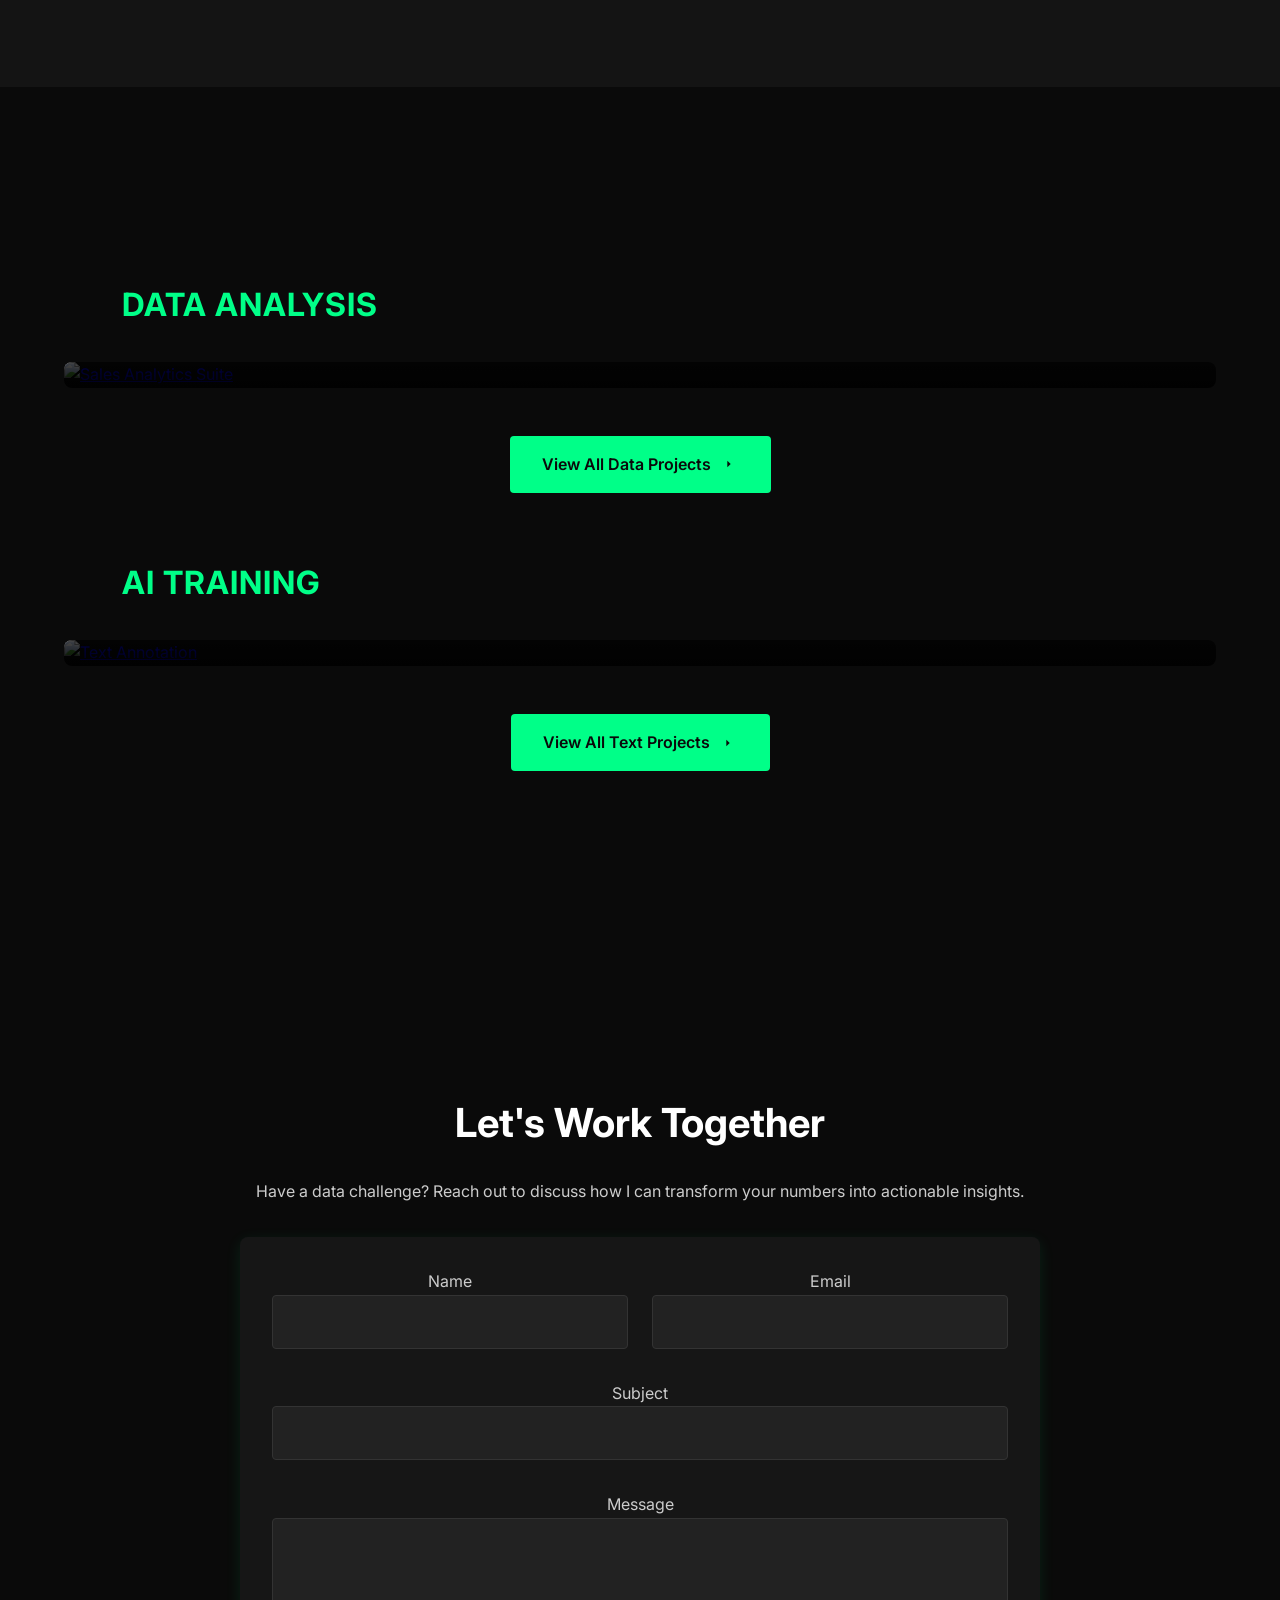
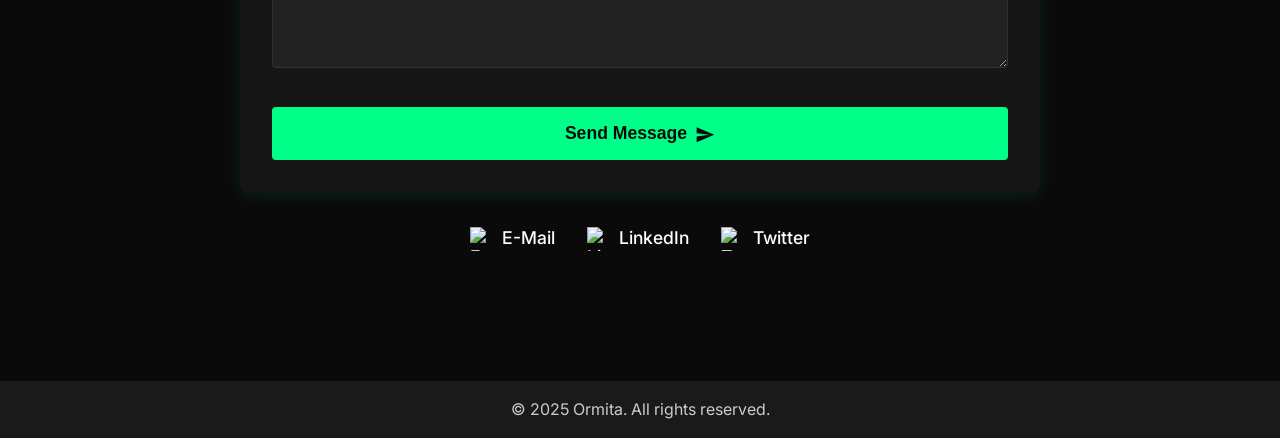
==== commit f1ddce5f: "Update index.html" ====
--- a/index.html
+++ b/index.html
@@ -518,7 +518,7 @@
 </head>
 <body>
     <nav class="nav">
-        <div class="nav-logo">ORMITA</div>
+        <div class="nav-logo">SameerAnalytics</div>
         <div class="nav-links">
             <a href="#about" class="nav-link">About</a>
             <a href="#work" class="nav-link">Work</a>
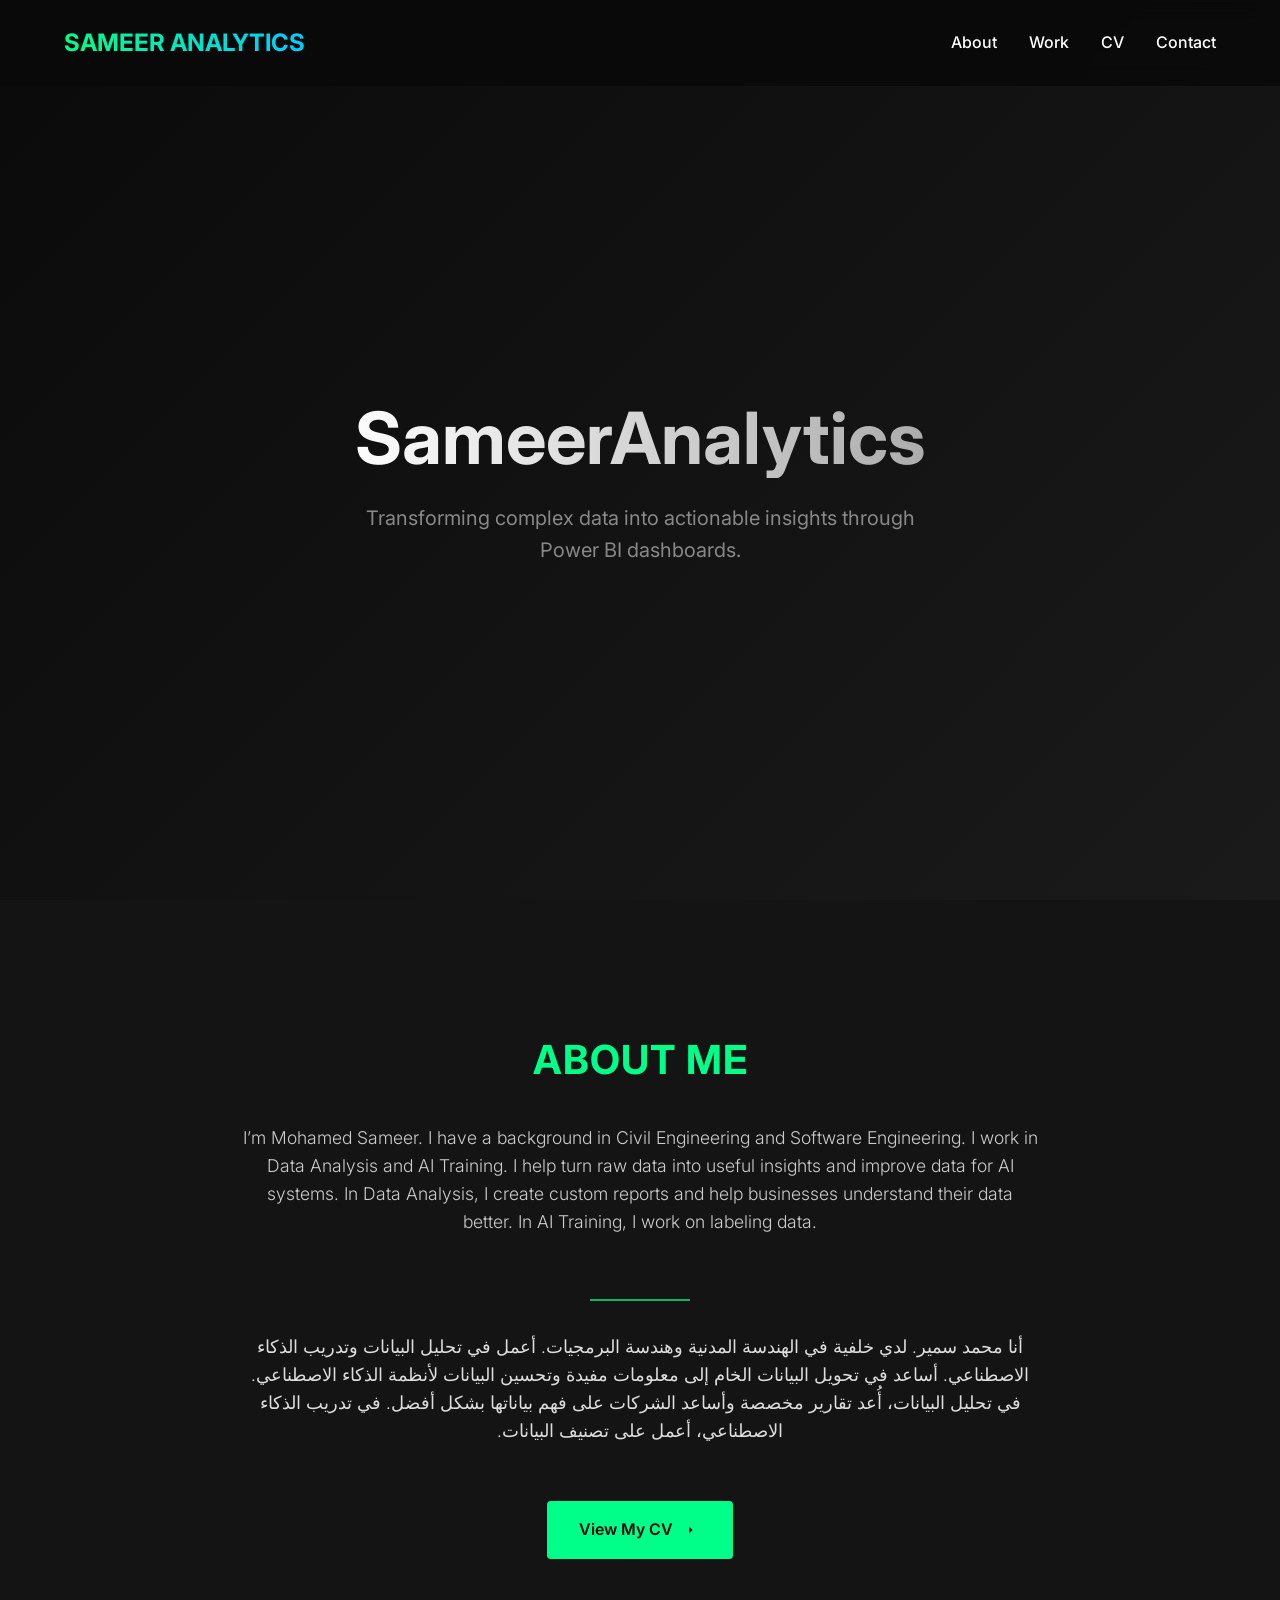
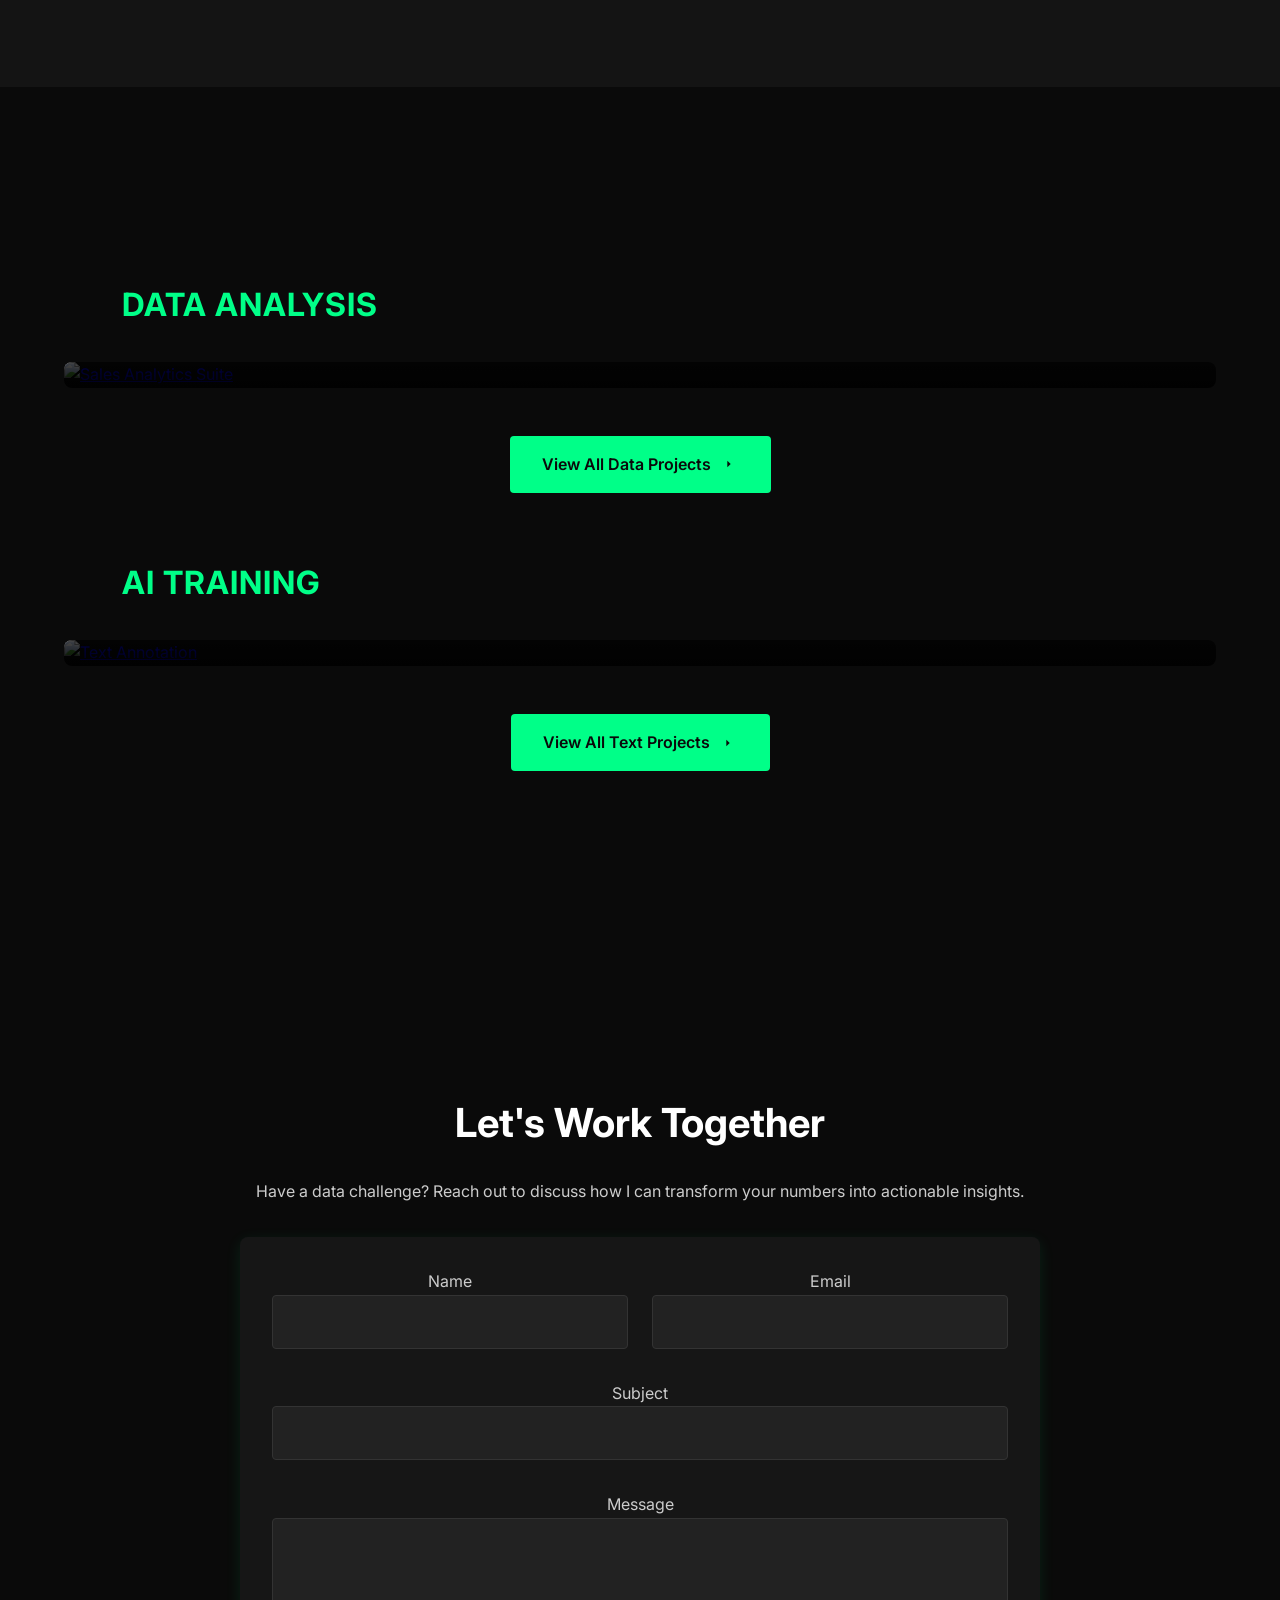
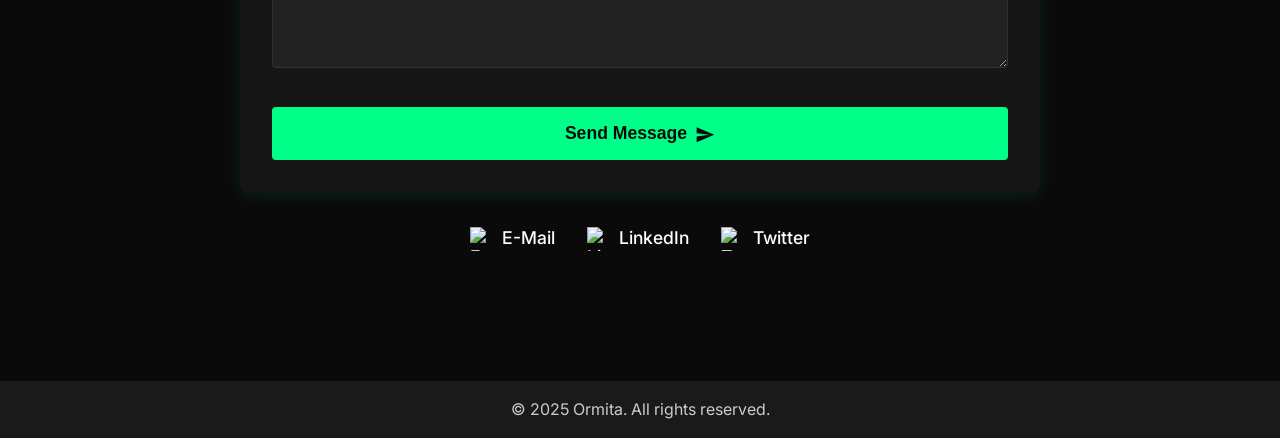
==== commit 6f8ecb4b: "Update index.html" ====
--- a/index.html
+++ b/index.html
@@ -518,7 +518,7 @@
 </head>
 <body>
     <nav class="nav">
-        <div class="nav-logo">SameerAnalytics</div>
+        <div class="nav-logo">SAMEER ANALYTICS</div>
         <div class="nav-links">
             <a href="#about" class="nav-link">About</a>
             <a href="#work" class="nav-link">Work</a>
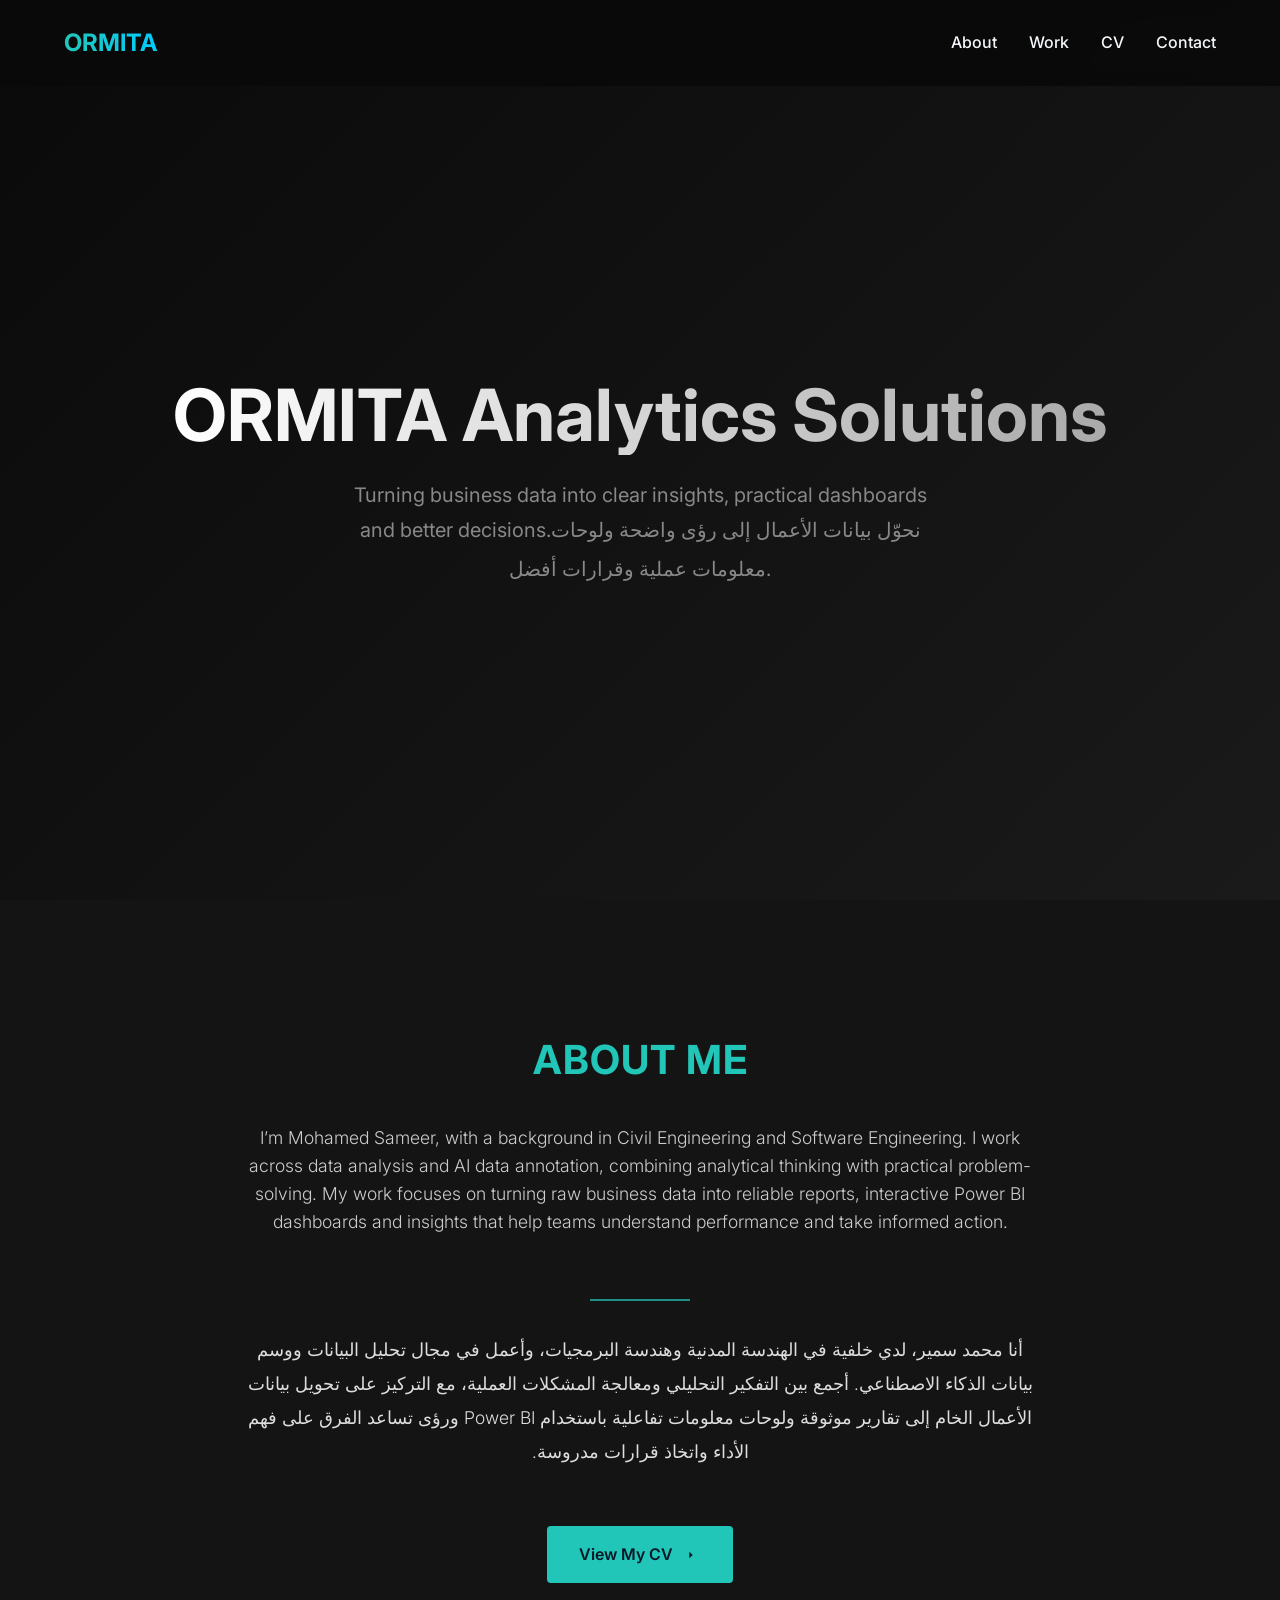
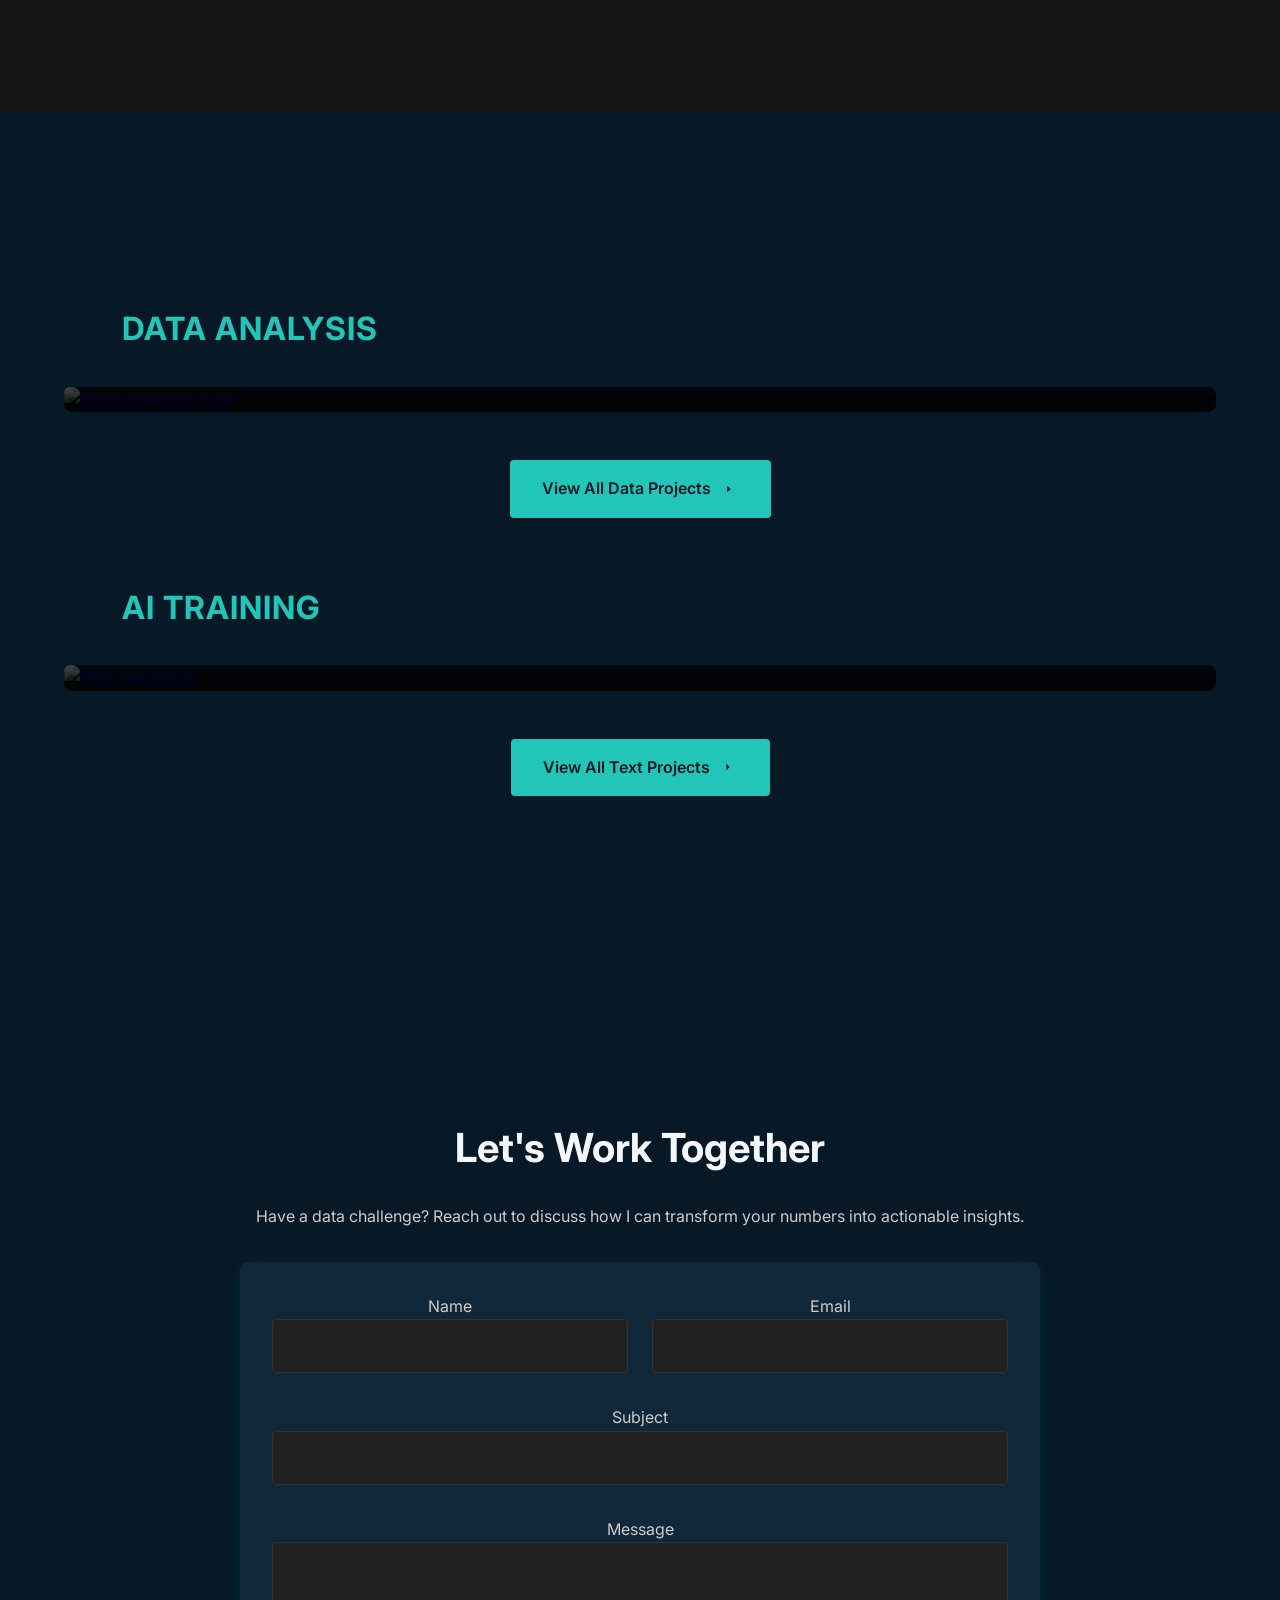
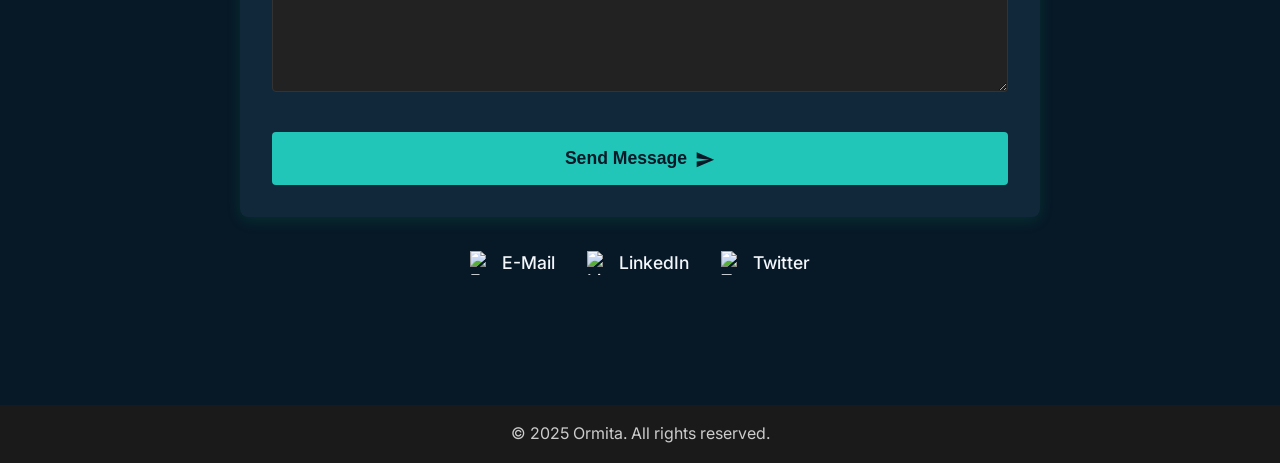
==== commit b21cfbc9: "Add files via upload" ====
--- a/index.html
+++ b/index.html
@@ -1,729 +1,721 @@
-<!DOCTYPE html>
-<html lang="en">
-<head>
-    <!-- Google tag (gtag.js) -->
-    <script async src="https://www.googletagmanager.com/gtag/js?id=G-VLF5S001QF"></script>
-    <script>
-        window.dataLayer = window.dataLayer || [];
-        function gtag(){dataLayer.push(arguments);}
-        gtag('js', new Date());
-        gtag('config', 'G-VLF5S001QF');
-    </script>
-    <meta charset="UTF-8">
-    <meta name="viewport" content="width=device-width, initial-scale=1.0">
-    <title>Ormita - Data Analytics Specialist</title>
-    <link href="https://fonts.googleapis.com/css2?family=Inter:wght@300;400;500;600;700&display=swap" rel="stylesheet">
-    <style>
-        :root {
-            --bg-color: #0a0a0a;
-            --text-color: #ffffff;
-            --accent-color: #00ff88;
-            --card-bg: #161616;
-        }
-
-        * {
-            margin: 0;
-            padding: 0;
-            box-sizing: border-box;
-        }
-
-        body {
-            font-family: 'Inter', sans-serif;
-            background-color: var(--bg-color);
-            color: var(--text-color);
-            line-height: 1.6;
-            overflow-x: hidden;
-        }
-
-        .nav {
-            position: fixed;
-            width: 100%;
-            padding: 1.5rem 5%;
-            display: flex;
-            justify-content: space-between;
-            align-items: center;
-            background: rgba(10, 10, 10, 0.95);
-            backdrop-filter: blur(10px);
-            z-index: 1000;
-        }
-
-        .nav-logo {
-            font-size: 1.5rem;
-            font-weight: 700;
-            background: linear-gradient(90deg, var(--accent-color), #00ccff);
-            -webkit-background-clip: text;
-            -webkit-text-fill-color: transparent;
-        }
-
-        .nav-links {
-            display: flex;
-            gap: 2rem;
-        }
-
-        .nav-link {
-            color: var(--text-color);
-            text-decoration: none;
-            font-weight: 500;
-            transition: color 0.3s ease;
-        }
-
-        .nav-link:hover, .nav-link.active {
-            color: var(--accent-color);
-            border-bottom: 2px solid var(--accent-color);
-        }
-
-        .hamburger {
-            display: none;
-            font-size: 1.5rem;
-            cursor: pointer;
-        }
-
-        .mobile-nav {
-            display: none;
-            position: absolute;
-            top: 100%;
-            right: 0;
-            background: rgba(10, 10, 10, 0.95);
-            padding: 1rem;
-            flex-direction: column;
-            gap: 1rem;
-            transform: translateX(100%);
-            transition: transform 0.3s ease;
-        }
-
-        .mobile-nav.active {
-            display: flex;
-            transform: translateX(0);
-        }
-
-        .hero {
-            min-height: 100vh;
-            display: flex;
-            align-items: center;
-            padding: 6rem 5% 0;
-            position: relative;
-            background: linear-gradient(135deg, #0a0a0a, #1a1a1a);
-        }
-
-        .hero-content {
-            max-width: 1200px;
-            margin: 0 auto;
-            text-align: center;
-        }
-
-        .hero-title {
-            font-size: 4.5rem;
-            margin-bottom: 1.5rem;
-            line-height: 1.1;
-            background: linear-gradient(90deg, #fff, #aaa);
-            -webkit-background-clip: text;
-            -webkit-text-fill-color: transparent;
-            animation: fadeInUp 1s ease-out;
-        }
-
-        .hero-subtitle {
-            font-size: 1.25rem;
-            color: #888;
-            max-width: 600px;
-            margin: 0 auto 2rem;
-            animation: fadeInUp 1s ease-out 0.2s backwards;
-        }
-
-        .about {
-            padding: 8rem 5%;
-            background: #141414;
-            text-align: center;
-        }
-
-        .about-heading {
-            font-size: 2.5rem;
-            margin-bottom: 2rem;
-            color: var(--accent-color);
-            text-transform: uppercase;
-            letter-spacing: 1px;
-        }
-
-        .about-content {
-            max-width: 800px;
-            margin: 0 auto;
-        }
-
-        .about-text {
-            font-size: 1.1rem;
-            color: #ccc;
-            font-weight: 300;
-            margin-bottom: 1.5rem;
-            direction: ltr;
-        }
-
-        .about-text.arabic {
-            direction: rtl;
-            color: #ddd;
-        }
-
-        .text-divider {
-            height: 2rem;
-            width: 100px;
-            margin: 2rem auto;
-            border-bottom: 2px solid var(--accent-color);
-            opacity: 0.7;
-        }
-
-        .view-cv-btn {
-            display: inline-flex;
-            align-items: center;
-            gap: 0.5rem;
-            padding: 1rem 2rem;
-            background: var(--accent-color);
-            color: var(--bg-color);
-            border-radius: 4px;
-            text-decoration: none;
-            font-weight: 600;
-            transition: all 0.3s ease;
-            margin-top: 2rem;
-        }
-
-        .view-cv-btn:hover {
-            opacity: 0.9;
-            transform: translateY(-2px);
-        }
-
-        .view-cv-btn svg {
-            width: 20px;
-            height: 20px;
-        }
-
-        .projects {
-            padding: 8rem 5%;
-        }
-
-        .category-heading {
-            font-size: 2rem;
-            margin: 4rem 0 2rem;
-            padding-left: 5%;
-            color: var(--accent-color);
-            text-transform: uppercase;
-            letter-spacing: 1px;
-        }
-
-        .projects-grid {
-            max-width: 1200px;
-            margin: 0 auto;
-            display: grid;
-            grid-template-columns: repeat(auto-fit, minmax(300px, 1fr));
-            gap: 2rem;
-        }
-
-        .project-card {
-            position: relative;
-            border-radius: 8px;
-            overflow: hidden;
-            transition: transform 0.3s ease, box-shadow 0.3s ease;
-        }
-
-        .project-card:hover {
-            transform: translateY(-5px);
-            box-shadow: 0 8px 20px rgba(0, 255, 136, 0.2);
-        }
-
-        .project-image {
-            width: 100%;
-            height: 400px;
-            object-fit: cover;
-            loading: lazy;
-        }
-
-        .project-info {
-            position: absolute;
-            bottom: 0;
-            left: 0;
-            right: 0;
-            padding: 2rem;
-            background: linear-gradient(transparent, rgba(0,0,0,0.9));
-        }
-
-        .project-title {
-            font-size: 1.25rem;
-            margin-bottom: 0.5rem;
-        }
-
-        .project-category {
-            color: var(--accent-color);
-            font-size: 0.875rem;
-        }
-
-        .view-all-projects {
-            text-align: center;
-            margin-top: 3rem;
-            margin-bottom: 4rem;
-        }
-
-        .view-all-btn {
-            display: inline-flex;
-            align-items: center;
-            gap: 0.5rem;
-            padding: 1rem 2rem;
-            background: var(--accent-color);
-            color: var(--bg-color);
-            border-radius: 4px;
-            text-decoration: none;
-            font-weight: 600;
-            transition: all 0.3s ease;
-        }
-
-        .view-all-btn:hover {
-            opacity: 0.9;
-            transform: translateY(-2px);
-        }
-
-        .view-all-btn svg {
-            width: 20px;
-            height: 20px;
-        }
-
-        .contact {
-            padding: 8rem 5%;
-            max-width: 1200px;
-            margin: 0 auto;
-            text-align: center;
-        }
-
-        .contact-heading {
-            font-size: 2.5rem;
-            margin-bottom: 1.5rem;
-        }
-
-        .contact-info p {
-            color: #ccc;
-            margin-bottom: 2rem;
-        }
-
-        .contact-form {
-            max-width: 800px;
-            margin: 2rem auto;
-            padding: 2rem;
-            background: var(--card-bg);
-            border-radius: 8px;
-            box-shadow: 0 4px 15px rgba(0, 255, 136, 0.1);
-        }
-
-        .form-grid {
-            display: grid;
-            grid-template-columns: repeat(2, 1fr);
-            gap: 1.5rem;
-        }
-
-        .form-group {
-            position: relative;
-        }
-
-        .form-group.full-width {
-            grid-column: 1 / -1;
-        }
-
-        .contact-form label {
-            display: block;
-            margin-bottom: 0.5rem;
-            color: #ccc;
-        }
-
-        .contact-form input,
-        .contact-form textarea {
-            width: 100%;
-            padding: 1rem;
-            background: #222;
-            border: 1px solid #333;
-            border-radius: 4px;
-            color: var(--text-color);
-            font-family: 'Inter', sans-serif;
-            font-size: 1rem;
-            transition: all 0.3s ease;
-        }
-
-        .contact-form input:focus,
-        .contact-form textarea:focus {
-            outline: none;
-            border-color: var(--accent-color);
-            box-shadow: 0 0 5px rgba(0, 255, 136, 0.3);
-        }
-
-        .contact-form textarea {
-            resize: vertical;
-            min-height: 150px;
-        }
-
-        .contact-form input::placeholder {
-            color: #888;
-        }
-
-        .contact-form textarea::placeholder {
-            color: #888;
-        }
-
-        .submit-btn {
-            background: var(--accent-color);
-            color: var(--bg-color);
-            padding: 1rem 2rem;
-            border: none;
-            border-radius: 4px;
-            font-weight: 600;
-            font-size: 1.1rem;
-            cursor: pointer;
-            display: flex;
-            align-items: center;
-            justify-content: center;
-            gap: 0.5rem;
-            transition: all 0.3s ease;
-            width: 100%;
-        }
-
-        .submit-btn:hover {
-            background: #00e077;
-            transform: translateY(-2px);
-            box-shadow: 0 4px 15px rgba(0, 255, 136, 0.3);
-        }
-
-        .send-icon {
-            width: 20px;
-            height: 20px;
-        }
-
-        .social-links {
-            display: flex;
-            justify-content: center;
-            gap: 2rem;
-            flex-wrap: wrap;
-            margin-top: 2rem;
-        }
-
-        .social-link {
-            color: var(--text-color);
-            text-decoration: none;
-            font-size: 1.1rem;
-            font-weight: 500;
-            transition: color 0.3s ease;
-            display: flex;
-            align-items: center;
-            gap: 0.5rem;
-            position: relative;
-        }
-
-        .social-link:hover {
-            color: var(--accent-color);
-        }
-
-        .social-link[data-tooltip]:hover::after {
-            content: attr(data-tooltip);
-            position: absolute;
-            bottom: 100%;
-            left: 50%;
-            transform: translateX(-50%);
-            background-color: #222;
-            color: var(--text-color);
-            padding: 0.5rem 1rem;
-            border-radius: 4px;
-            font-size: 0.9rem;
-            white-space: nowrap;
-            z-index: 10;
-            opacity: 1;
-            transition: opacity 0.2s ease;
-        }
-
-        .social-link[data-tooltip]::after {
-            opacity: 0;
-            pointer-events: none;
-        }
-
-        .social-icon {
-            width: 24px;
-            height: 24px;
-        }
-
-        footer {
-            background: #1a1a1a;
-            padding: 1rem;
-            text-align: center;
-            color: #ccc;
-        }
-
-        @media (max-width: 768px) {
-            .nav-links {
-                display: none;
-            }
-
-            .hamburger {
-                display: block;
-            }
-
-            .hero {
-                padding: 5rem 5% 0;
-            }
-
-            .hero-title {
-                font-size: 2.5rem;
-            }
-
-            .hero-subtitle {
-                font-size: 1rem;
-            }
-
-            .about {
-                padding: 5rem 5%;
-            }
-
-            .about-heading {
-                font-size: 2rem;
-            }
-
-            .about-text {
-                font-size: 0.9rem;
-            }
-
-            .text-divider {
-                height: 1.5rem;
-                width: 80px;
-            }
-
-            .projects-grid {
-                grid-template-columns: 1fr;
-            }
-
-            .contact-heading {
-                font-size: 2rem;
-            }
-
-            .form-grid {
-                grid-template-columns: 1fr;
-            }
-            
-            .contact-form {
-                padding: 1.5rem;
-            }
-            
-            .submit-btn {
-                padding: 0.8rem 1.5rem;
-                font-size: 1rem;
-            }
-
-            .social-links {
-                gap: 1.5rem;
-            }
-        }
-
-        @keyframes fadeInUp {
-            from { opacity: 0; transform: translateY(20px); }
-            to { opacity: 1; transform: translateY(0); }
-        }
-    </style>
-</head>
-<body>
-    <nav class="nav">
-        <div class="nav-logo">SAMEER ANALYTICS</div>
-        <div class="nav-links">
-            <a href="#about" class="nav-link">About</a>
-            <a href="#work" class="nav-link">Work</a>
-            <a href="cv.html" class="nav-link">CV</a>
-            <a href="#contact" class="nav-link">Contact</a>
-        </div>
-        <div class="hamburger">☰</div>
-        <div class="mobile-nav">
-            <a href="#about" class="nav-link">About</a>
-            <a href="#work" class="nav-link">Work</a>
-            <a href="cv.html" class="nav-link">CV</a>
-            <a href="#contact" class="nav-link">Contact</a>
-        </div>
-    </nav>
-
-    <section class="hero">
-        <div class="hero-content">
-            <h1 class="hero-title">SameerAnalytics</h1>
-            <p class="hero-subtitle">
-                Transforming complex data into actionable insights through Power BI dashboards.
-            </p>
-        </div>
-    </section>
-
-    <section class="about" id="about">
-        <h2 class="about-heading">About Me</h2>
-        <div class="about-content">
-            <p class="about-text">
-                I’m Mohamed Sameer. I have a background in Civil Engineering and Software Engineering. I work in Data Analysis and AI Training. I help turn raw data into useful insights and improve data for AI systems.
-
-                In Data Analysis, I create custom reports and help businesses understand their data better.
-
-                In AI Training, I work on labeling data.
-            </p>
-            <div class="text-divider"></div>
-            <p class="about-text arabic">
-                أنا محمد سمير. لدي خلفية في الهندسة المدنية وهندسة البرمجيات. أعمل في تحليل البيانات وتدريب الذكاء الاصطناعي. أساعد في تحويل البيانات الخام إلى معلومات مفيدة وتحسين البيانات لأنظمة الذكاء الاصطناعي.
-
-                في تحليل البيانات، أُعد تقارير مخصصة وأساعد الشركات على فهم بياناتها بشكل أفضل.
-
-                في تدريب الذكاء الاصطناعي، أعمل على تصنيف البيانات.
-            </p>
-            <a href="cv.html" class="view-cv-btn">
-                View My CV
-                <svg viewBox="0 0 24 24" fill="currentColor">
-                    <path d="M14 12l-4 4V8z"/>
-                    <path d="M12 2a10 10 0 100 20 10 10 0 000-20z" fill="none"/>
-                </svg>
-            </a>
-        </div>
-    </section>
-
-    <section class="projects" id="work">
-        <h2 class="category-heading">Data Analysis</h2>
-        <div class="projects-grid">
-            <a href="sales-dashboard.html" class="project-card">
-                <img src="https://i.ibb.co/W4DnsDsV/close-up-hand-holding-futuristic-screen.jpg" alt="Sales Analytics Suite" class="project-image" loading="lazy">
-                <div class="project-info">
-                    <h3 class="project-title">Sales Analytics Suite</h3>
-                    <span class="project-category">Business Intelligence</span>
-                </div>
-            </a>
-        </div>
-        <div class="view-all-projects">
-            <a href="data analysis.html" class="view-all-btn">
-                View All Data Projects
-                <svg viewBox="0 0 24 24" fill="currentColor">
-                    <path d="M14 12l-4 4V8z"/>
-                    <path d="M12 2a10 10 0 100 20 10 10 0 000-20z" fill="none"/>
-                </svg>
-            </a>
-        </div>
-
-        <h2 class="category-heading">AI Training</h2>
-        <div class="projects-grid">
-            <a href="ml-model.html" class="project-card">
-                <img src="https://i.ibb.co/DHVP75QN/ai-cloud-concept-with-robot-arms.jpg" alt="Text Annotation" class="project-image" loading="lazy">
-                <div class="project-info">
-                    <h3 class="project-title">Annotation</h3>
-                    <span class="project-category">Machine Learning</span>
-                </div>
-            </a>
-        </div>
-        <div class="view-all-projects">
-            <a href="data labeling.html" class="view-all-btn">
-                View All Text Projects
-                <svg viewBox="0 0 24 24" fill="currentColor">
-                    <path d="M14 12l-4 4V8z"/>
-                    <path d="M12 2a10 10 0 100 20 10 10 0 000-20z" fill="none"/>
-                </svg>
-            </a>
-        </div>
-    </section>
-
-    <section class="contact" id="contact">
-        <h2 class="contact-heading">Let's Work Together</h2>
-        <div class="contact-info">
-            <p>Have a data challenge? Reach out to discuss how I can transform your numbers into actionable insights.</p>
-            <form class="contact-form" name="contact" method="POST" netlify>
-                <div class="form-grid">
-                    <div class="form-group">
-                        <label>Name <input type="text" name="name" required></label>
-                    </div>
-                    <div class="form-group">
-                        <label>Email <input type="email" name="email" required></label>
-                    </div>
-                    <div class="form-group full-width">
-                        <label>Subject <input type="text" name="subject" required></label>
-                    </div>
-                    <div class="form-group full-width">
-                        <label>Message <textarea name="message" rows="5" required></textarea></label>
-                    </div>
-                    <div class="form-group full-width">
-                        <button type="submit" class="submit-btn">Send Message
-                            <svg viewBox="0 0 24 22" fill="currentColor" class="send-icon">
-                                <path d="M2.01 21L23 12 2.01 3 2 10l15 2-15 2z"/>
-                            </svg>
-                        </button>
-                    </div>
-                </div>
-            </form>
-
-            <div class="social-links">
-                <a href="mailto:ormita@zohomail.sa" class="social-link" data-tooltip="ormita@zohomail.sa">
-                    <img src="https://cdn-icons-png.flaticon.com/512/732/732200.png" alt="Email" class="social-icon"> E-Mail
-                </a>
-                <a href="https://www.linkedin.com/in/mohamedssameer" class="social-link">
-                    <img src="https://cdn-icons-png.flaticon.com/512/174/174857.png" alt="LinkedIn" class="social-icon"> LinkedIn
-                </a>
-                <a href="https://twitter.com" class="social-link">
-                    <img src="https://cdn-icons-png.flaticon.com/512/733/733579.png" alt="Twitter" class="social-icon"> Twitter
-                </a>
-            </div>
-        </div>
-    </section>
-
-    <footer>
-        <p>© 2025 Ormita. All rights reserved.</p>
-    </footer>
-
-    <script>
-        // Smooth scroll for navigation links
-        document.querySelectorAll('a[href^="#"]').forEach(anchor => {
-            anchor.addEventListener('click', function(e) {
-                e.preventDefault();
-                const targetId = this.getAttribute('href').slice(1);
-                const targetElement = document.querySelector(this.getAttribute('href'));
-                targetElement.scrollIntoView({
-                    behavior: 'smooth'
-                });
-                // Track virtual pageview
-                gtag('event', 'page_view', {
-                    page_path: '/' + (targetId || 'home'),
-                    page_title: targetId ? targetId.charAt(0).toUpperCase() + targetId.slice(1) : 'Home'
-                });
-            });
-        });
-
-        // Hamburger Menu Toggle
-        document.querySelector('.hamburger').addEventListener('click', () => {
-            document.querySelector('.mobile-nav').classList.toggle('active');
-        });
-
-        // Highlight Active Section
-        const sections = document.querySelectorAll('section');
-        window.addEventListener('scroll', () => {
-            let current = '';
-            sections.forEach(section => {
-                const sectionTop = section.offsetTop;
-                if (scrollY >= sectionTop - 60) {
-                    current = section.getAttribute('id');
-                }
-            });
-            document.querySelectorAll('.nav-link').forEach(link => {
-                link.classList.remove('active');
-                if (link.getAttribute('href').slice(1) === current) {
-                    link.classList.add('active');
-                }
-            });
-        });
-
-        // Intersection Observer for animations
-        const observer = new IntersectionObserver((entries) => {
-            entries.forEach(entry => {
-                if (entry.isIntersecting) {
-                    entry.target.style.opacity = 1;
-                    entry.target.style.transform = 'translateY(0)';
-                }
-            });
-        });
-
-        document.querySelectorAll('.project-card, .about-content').forEach(el => {
-            el.style.opacity = '0';
-            el.style.transform = 'translateY(20px)';
-            el.style.transition = 'all 0.6s ease-out';
-            observer.observe(el);
-        });
-
-        // Track form submissions
-        document.querySelector('.contact-form').addEventListener('submit', function(e) {
-            gtag('event', 'form_submission', {
-                event_category: 'Contact',
-                event_label: 'Contact Form'
-            });
-        });
-    </script>
-</body>
-</html>
+<!DOCTYPE html>
+
+<html lang="en">
+<head>
+<!-- Google tag (gtag.js) -->
+<script async="" src="https://www.googletagmanager.com/gtag/js?id=G-VLF5S001QF"></script>
+<script>
+        window.dataLayer = window.dataLayer || [];
+        function gtag(){dataLayer.push(arguments);}
+        gtag('js', new Date());
+        gtag('config', 'G-VLF5S001QF');
+    </script>
+<meta charset="utf-8"/>
+<meta content="width=device-width, initial-scale=1.0" name="viewport"/>
+<title>ORMITA Analytics Solutions | Data Analytics & AI Annotation</title>
+<link href="https://fonts.googleapis.com/css2?family=Inter:wght@300;400;500;600;700&amp;display=swap" rel="stylesheet"/>
+<style>
+        :root {
+            --bg-color: #0a0a0a;
+            --text-color: #ffffff;
+            --accent-color: #00ff88;
+            --card-bg: #161616;
+        }
+
+        * {
+            margin: 0;
+            padding: 0;
+            box-sizing: border-box;
+        }
+
+        body {
+            font-family: 'Inter', sans-serif;
+            background-color: var(--bg-color);
+            color: var(--text-color);
+            line-height: 1.6;
+            overflow-x: hidden;
+        }
+
+        .nav {
+            position: fixed;
+            width: 100%;
+            padding: 1.5rem 5%;
+            display: flex;
+            justify-content: space-between;
+            align-items: center;
+            background: rgba(10, 10, 10, 0.95);
+            backdrop-filter: blur(10px);
+            z-index: 1000;
+        }
+
+        .nav-logo {
+            font-size: 1.5rem;
+            font-weight: 700;
+            background: linear-gradient(90deg, var(--accent-color), #00ccff);
+            -webkit-background-clip: text;
+            -webkit-text-fill-color: transparent;
+        }
+
+        .nav-links {
+            display: flex;
+            gap: 2rem;
+        }
+
+        .nav-link {
+            color: var(--text-color);
+            text-decoration: none;
+            font-weight: 500;
+            transition: color 0.3s ease;
+        }
+
+        .nav-link:hover, .nav-link.active {
+            color: var(--accent-color);
+            border-bottom: 2px solid var(--accent-color);
+        }
+
+        .hamburger {
+            display: none;
+            font-size: 1.5rem;
+            cursor: pointer;
+        }
+
+        .mobile-nav {
+            display: none;
+            position: absolute;
+            top: 100%;
+            right: 0;
+            background: rgba(10, 10, 10, 0.95);
+            padding: 1rem;
+            flex-direction: column;
+            gap: 1rem;
+            transform: translateX(100%);
+            transition: transform 0.3s ease;
+        }
+
+        .mobile-nav.active {
+            display: flex;
+            transform: translateX(0);
+        }
+
+        .hero {
+            min-height: 100vh;
+            display: flex;
+            align-items: center;
+            padding: 6rem 5% 0;
+            position: relative;
+            background: linear-gradient(135deg, #0a0a0a, #1a1a1a);
+        }
+
+        .hero-content {
+            max-width: 1200px;
+            margin: 0 auto;
+            text-align: center;
+        }
+
+        .hero-title {
+            font-size: 4.5rem;
+            margin-bottom: 1.5rem;
+            line-height: 1.1;
+            background: linear-gradient(90deg, #fff, #aaa);
+            -webkit-background-clip: text;
+            -webkit-text-fill-color: transparent;
+            animation: fadeInUp 1s ease-out;
+        }
+
+        .hero-subtitle {
+            font-size: 1.25rem;
+            color: #888;
+            max-width: 600px;
+            margin: 0 auto 2rem;
+            animation: fadeInUp 1s ease-out 0.2s backwards;
+        }
+
+        .about {
+            padding: 8rem 5%;
+            background: #141414;
+            text-align: center;
+        }
+
+        .about-heading {
+            font-size: 2.5rem;
+            margin-bottom: 2rem;
+            color: var(--accent-color);
+            text-transform: uppercase;
+            letter-spacing: 1px;
+        }
+
+        .about-content {
+            max-width: 800px;
+            margin: 0 auto;
+        }
+
+        .about-text {
+            font-size: 1.1rem;
+            color: #ccc;
+            font-weight: 300;
+            margin-bottom: 1.5rem;
+            direction: ltr;
+        }
+
+        .about-text.arabic {
+            direction: rtl;
+            color: #ddd;
+        }
+
+        .text-divider {
+            height: 2rem;
+            width: 100px;
+            margin: 2rem auto;
+            border-bottom: 2px solid var(--accent-color);
+            opacity: 0.7;
+        }
+
+        .view-cv-btn {
+            display: inline-flex;
+            align-items: center;
+            gap: 0.5rem;
+            padding: 1rem 2rem;
+            background: var(--accent-color);
+            color: var(--bg-color);
+            border-radius: 4px;
+            text-decoration: none;
+            font-weight: 600;
+            transition: all 0.3s ease;
+            margin-top: 2rem;
+        }
+
+        .view-cv-btn:hover {
+            opacity: 0.9;
+            transform: translateY(-2px);
+        }
+
+        .view-cv-btn svg {
+            width: 20px;
+            height: 20px;
+        }
+
+        .projects {
+            padding: 8rem 5%;
+        }
+
+        .category-heading {
+            font-size: 2rem;
+            margin: 4rem 0 2rem;
+            padding-left: 5%;
+            color: var(--accent-color);
+            text-transform: uppercase;
+            letter-spacing: 1px;
+        }
+
+        .projects-grid {
+            max-width: 1200px;
+            margin: 0 auto;
+            display: grid;
+            grid-template-columns: repeat(auto-fit, minmax(300px, 1fr));
+            gap: 2rem;
+        }
+
+        .project-card {
+            position: relative;
+            border-radius: 8px;
+            overflow: hidden;
+            transition: transform 0.3s ease, box-shadow 0.3s ease;
+        }
+
+        .project-card:hover {
+            transform: translateY(-5px);
+            box-shadow: 0 8px 20px rgba(0, 255, 136, 0.2);
+        }
+
+        .project-image {
+            width: 100%;
+            height: 400px;
+            object-fit: cover;
+            loading: lazy;
+        }
+
+        .project-info {
+            position: absolute;
+            bottom: 0;
+            left: 0;
+            right: 0;
+            padding: 2rem;
+            background: linear-gradient(transparent, rgba(0,0,0,0.9));
+        }
+
+        .project-title {
+            font-size: 1.25rem;
+            margin-bottom: 0.5rem;
+        }
+
+        .project-category {
+            color: var(--accent-color);
+            font-size: 0.875rem;
+        }
+
+        .view-all-projects {
+            text-align: center;
+            margin-top: 3rem;
+            margin-bottom: 4rem;
+        }
+
+        .view-all-btn {
+            display: inline-flex;
+            align-items: center;
+            gap: 0.5rem;
+            padding: 1rem 2rem;
+            background: var(--accent-color);
+            color: var(--bg-color);
+            border-radius: 4px;
+            text-decoration: none;
+            font-weight: 600;
+            transition: all 0.3s ease;
+        }
+
+        .view-all-btn:hover {
+            opacity: 0.9;
+            transform: translateY(-2px);
+        }
+
+        .view-all-btn svg {
+            width: 20px;
+            height: 20px;
+        }
+
+        .contact {
+            padding: 8rem 5%;
+            max-width: 1200px;
+            margin: 0 auto;
+            text-align: center;
+        }
+
+        .contact-heading {
+            font-size: 2.5rem;
+            margin-bottom: 1.5rem;
+        }
+
+        .contact-info p {
+            color: #ccc;
+            margin-bottom: 2rem;
+        }
+
+        .contact-form {
+            max-width: 800px;
+            margin: 2rem auto;
+            padding: 2rem;
+            background: var(--card-bg);
+            border-radius: 8px;
+            box-shadow: 0 4px 15px rgba(0, 255, 136, 0.1);
+        }
+
+        .form-grid {
+            display: grid;
+            grid-template-columns: repeat(2, 1fr);
+            gap: 1.5rem;
+        }
+
+        .form-group {
+            position: relative;
+        }
+
+        .form-group.full-width {
+            grid-column: 1 / -1;
+        }
+
+        .contact-form label {
+            display: block;
+            margin-bottom: 0.5rem;
+            color: #ccc;
+        }
+
+        .contact-form input,
+        .contact-form textarea {
+            width: 100%;
+            padding: 1rem;
+            background: #222;
+            border: 1px solid #333;
+            border-radius: 4px;
+            color: var(--text-color);
+            font-family: 'Inter', sans-serif;
+            font-size: 1rem;
+            transition: all 0.3s ease;
+        }
+
+        .contact-form input:focus,
+        .contact-form textarea:focus {
+            outline: none;
+            border-color: var(--accent-color);
+            box-shadow: 0 0 5px rgba(0, 255, 136, 0.3);
+        }
+
+        .contact-form textarea {
+            resize: vertical;
+            min-height: 150px;
+        }
+
+        .contact-form input::placeholder {
+            color: #888;
+        }
+
+        .contact-form textarea::placeholder {
+            color: #888;
+        }
+
+        .submit-btn {
+            background: var(--accent-color);
+            color: var(--bg-color);
+            padding: 1rem 2rem;
+            border: none;
+            border-radius: 4px;
+            font-weight: 600;
+            font-size: 1.1rem;
+            cursor: pointer;
+            display: flex;
+            align-items: center;
+            justify-content: center;
+            gap: 0.5rem;
+            transition: all 0.3s ease;
+            width: 100%;
+        }
+
+        .submit-btn:hover {
+            background: #00e077;
+            transform: translateY(-2px);
+            box-shadow: 0 4px 15px rgba(0, 255, 136, 0.3);
+        }
+
+        .send-icon {
+            width: 20px;
+            height: 20px;
+        }
+
+        .social-links {
+            display: flex;
+            justify-content: center;
+            gap: 2rem;
+            flex-wrap: wrap;
+            margin-top: 2rem;
+        }
+
+        .social-link {
+            color: var(--text-color);
+            text-decoration: none;
+            font-size: 1.1rem;
+            font-weight: 500;
+            transition: color 0.3s ease;
+            display: flex;
+            align-items: center;
+            gap: 0.5rem;
+            position: relative;
+        }
+
+        .social-link:hover {
+            color: var(--accent-color);
+        }
+
+        .social-link[data-tooltip]:hover::after {
+            content: attr(data-tooltip);
+            position: absolute;
+            bottom: 100%;
+            left: 50%;
+            transform: translateX(-50%);
+            background-color: #222;
+            color: var(--text-color);
+            padding: 0.5rem 1rem;
+            border-radius: 4px;
+            font-size: 0.9rem;
+            white-space: nowrap;
+            z-index: 10;
+            opacity: 1;
+            transition: opacity 0.2s ease;
+        }
+
+        .social-link[data-tooltip]::after {
+            opacity: 0;
+            pointer-events: none;
+        }
+
+        .social-icon {
+            width: 24px;
+            height: 24px;
+        }
+
+        footer {
+            background: #1a1a1a;
+            padding: 1rem;
+            text-align: center;
+            color: #ccc;
+        }
+
+        @media (max-width: 768px) {
+            .nav-links {
+                display: none;
+            }
+
+            .hamburger {
+                display: block;
+            }
+
+            .hero {
+                padding: 5rem 5% 0;
+            }
+
+            .hero-title {
+                font-size: 2.5rem;
+            }
+
+            .hero-subtitle {
+                font-size: 1rem;
+            }
+
+            .about {
+                padding: 5rem 5%;
+            }
+
+            .about-heading {
+                font-size: 2rem;
+            }
+
+            .about-text {
+                font-size: 0.9rem;
+            }
+
+            .text-divider {
+                height: 1.5rem;
+                width: 80px;
+            }
+
+            .projects-grid {
+                grid-template-columns: 1fr;
+            }
+
+            .contact-heading {
+                font-size: 2rem;
+            }
+
+            .form-grid {
+                grid-template-columns: 1fr;
+            }
+            
+            .contact-form {
+                padding: 1.5rem;
+            }
+            
+            .submit-btn {
+                padding: 0.8rem 1.5rem;
+                font-size: 1rem;
+            }
+
+            .social-links {
+                gap: 1.5rem;
+            }
+        }
+
+        @keyframes fadeInUp {
+            from { opacity: 0; transform: translateY(20px); }
+            to { opacity: 1; transform: translateY(0); }
+        }
+    
+        /* ORMITA brand refresh: deep navy, teal and accessible contrast */
+        :root {
+            --bg-color: #071827;
+            --text-color: #f4f7fb;
+            --accent-color: #22c6b8;
+            --card-bg: #10283a;
+            --text-dark: #172b3a;
+        }
+        .arabic, .arabic-text { line-height: 1.95; }
+        .english-text { line-height: 1.8; }
+        .stage { line-height: 1.8; }
+        
+</style>
+</head>
+<body>
+<nav class="nav">
+<div class="nav-logo">ORMITA</div>
+<div class="nav-links">
+<a class="nav-link" href="#about">About</a>
+<a class="nav-link" href="#work">Work</a>
+<a class="nav-link" href="cv.html">CV</a>
+<a class="nav-link" href="#contact">Contact</a>
+</div>
+<div class="hamburger">☰</div>
+<div class="mobile-nav">
+<a class="nav-link" href="#about">About</a>
+<a class="nav-link" href="#work">Work</a>
+<a class="nav-link" href="cv.html">CV</a>
+<a class="nav-link" href="#contact">Contact</a>
+</div>
+</nav>
+<section class="hero">
+<div class="hero-content">
+<h1 class="hero-title">ORMITA Analytics Solutions</h1>
+<p class="hero-subtitle">Turning business data into clear insights, practical dashboards and better decisions.<span class="arabic">نحوّل بيانات الأعمال إلى رؤى واضحة ولوحات معلومات عملية وقرارات أفضل.</span></p>
+</div>
+</section>
+<section class="about" id="about">
+<h2 class="about-heading">About Me</h2>
+<div class="about-content">
+<p class="about-text">I’m Mohamed Sameer, with a background in Civil Engineering and Software Engineering. I work across data analysis and AI data annotation, combining analytical thinking with practical problem-solving. My work focuses on turning raw business data into reliable reports, interactive Power BI dashboards and insights that help teams understand performance and take informed action.</p>
+<div class="text-divider"></div>
+<p class="about-text arabic">أنا محمد سمير، لدي خلفية في الهندسة المدنية وهندسة البرمجيات، وأعمل في مجال تحليل البيانات ووسم بيانات الذكاء الاصطناعي. أجمع بين التفكير التحليلي ومعالجة المشكلات العملية، مع التركيز على تحويل بيانات الأعمال الخام إلى تقارير موثوقة ولوحات معلومات تفاعلية باستخدام Power BI ورؤى تساعد الفرق على فهم الأداء واتخاذ قرارات مدروسة.</p>
+<a class="view-cv-btn" href="cv.html">
+                View My CV
+                <svg fill="currentColor" viewbox="0 0 24 24">
+<path d="M14 12l-4 4V8z"></path>
+<path d="M12 2a10 10 0 100 20 10 10 0 000-20z" fill="none"></path>
+</svg>
+</a>
+</div>
+</section>
+<section class="projects" id="work">
+<h2 class="category-heading">Data Analysis</h2>
+<div class="projects-grid">
+<a class="project-card" href="sales-dashboard.html">
+<img alt="Sales Analytics Suite" class="project-image" loading="lazy" src="https://i.ibb.co/W4DnsDsV/close-up-hand-holding-futuristic-screen.jpg"/>
+<div class="project-info">
+<h3 class="project-title">Sales Analytics Suite</h3>
+<span class="project-category">Business Intelligence</span>
+</div>
+</a>
+</div>
+<div class="view-all-projects">
+<a class="view-all-btn" href="data analysis.html">
+                View All Data Projects
+                <svg fill="currentColor" viewbox="0 0 24 24">
+<path d="M14 12l-4 4V8z"></path>
+<path d="M12 2a10 10 0 100 20 10 10 0 000-20z" fill="none"></path>
+</svg>
+</a>
+</div>
+<h2 class="category-heading">AI Training</h2>
+<div class="projects-grid">
+<a class="project-card" href="ml-model.html">
+<img alt="Text Annotation" class="project-image" loading="lazy" src="https://i.ibb.co/DHVP75QN/ai-cloud-concept-with-robot-arms.jpg"/>
+<div class="project-info">
+<h3 class="project-title">Annotation</h3>
+<span class="project-category">Machine Learning</span>
+</div>
+</a>
+</div>
+<div class="view-all-projects">
+<a class="view-all-btn" href="data labeling.html">
+                View All Text Projects
+                <svg fill="currentColor" viewbox="0 0 24 24">
+<path d="M14 12l-4 4V8z"></path>
+<path d="M12 2a10 10 0 100 20 10 10 0 000-20z" fill="none"></path>
+</svg>
+</a>
+</div>
+</section>
+<section class="contact" id="contact">
+<h2 class="contact-heading">Let's Work Together</h2>
+<div class="contact-info">
+<p>Have a data challenge? Reach out to discuss how I can transform your numbers into actionable insights.</p>
+<form class="contact-form" method="POST" name="contact" netlify="">
+<div class="form-grid">
+<div class="form-group">
+<label>Name <input name="name" required="" type="text"/></label>
+</div>
+<div class="form-group">
+<label>Email <input name="email" required="" type="email"/></label>
+</div>
+<div class="form-group full-width">
+<label>Subject <input name="subject" required="" type="text"/></label>
+</div>
+<div class="form-group full-width">
+<label>Message <textarea name="message" required="" rows="5"></textarea></label>
+</div>
+<div class="form-group full-width">
+<button class="submit-btn" type="submit">Send Message
+                            <svg class="send-icon" fill="currentColor" viewbox="0 0 24 22">
+<path d="M2.01 21L23 12 2.01 3 2 10l15 2-15 2z"></path>
+</svg>
+</button>
+</div>
+</div>
+</form>
+<div class="social-links">
+<a class="social-link" data-tooltip="ormita@zohomail.sa" href="mailto:ormita@zohomail.sa">
+<img alt="Email" class="social-icon" src="https://cdn-icons-png.flaticon.com/512/732/732200.png"/> E-Mail
+                </a>
+<a class="social-link" href="https://www.linkedin.com/in/mohamedssameer">
+<img alt="LinkedIn" class="social-icon" src="https://cdn-icons-png.flaticon.com/512/174/174857.png"/> LinkedIn
+                </a>
+<a class="social-link" href="https://twitter.com">
+<img alt="Twitter" class="social-icon" src="https://cdn-icons-png.flaticon.com/512/733/733579.png"/> Twitter
+                </a>
+</div>
+</div>
+</section>
+<footer>
+<p>© 2025 Ormita. All rights reserved.</p>
+</footer>
+<script>
+        // Smooth scroll for navigation links
+        document.querySelectorAll('a[href^="#"]').forEach(anchor => {
+            anchor.addEventListener('click', function(e) {
+                e.preventDefault();
+                const targetId = this.getAttribute('href').slice(1);
+                const targetElement = document.querySelector(this.getAttribute('href'));
+                targetElement.scrollIntoView({
+                    behavior: 'smooth'
+                });
+                // Track virtual pageview
+                gtag('event', 'page_view', {
+                    page_path: '/' + (targetId || 'home'),
+                    page_title: targetId ? targetId.charAt(0).toUpperCase() + targetId.slice(1) : 'Home'
+                });
+            });
+        });
+
+        // Hamburger Menu Toggle
+        document.querySelector('.hamburger').addEventListener('click', () => {
+            document.querySelector('.mobile-nav').classList.toggle('active');
+        });
+
+        // Highlight Active Section
+        const sections = document.querySelectorAll('section');
+        window.addEventListener('scroll', () => {
+            let current = '';
+            sections.forEach(section => {
+                const sectionTop = section.offsetTop;
+                if (scrollY >= sectionTop - 60) {
+                    current = section.getAttribute('id');
+                }
+            });
+            document.querySelectorAll('.nav-link').forEach(link => {
+                link.classList.remove('active');
+                if (link.getAttribute('href').slice(1) === current) {
+                    link.classList.add('active');
+                }
+            });
+        });
+
+        // Intersection Observer for animations
+        const observer = new IntersectionObserver((entries) => {
+            entries.forEach(entry => {
+                if (entry.isIntersecting) {
+                    entry.target.style.opacity = 1;
+                    entry.target.style.transform = 'translateY(0)';
+                }
+            });
+        });
+
+        document.querySelectorAll('.project-card, .about-content').forEach(el => {
+            el.style.opacity = '0';
+            el.style.transform = 'translateY(20px)';
+            el.style.transition = 'all 0.6s ease-out';
+            observer.observe(el);
+        });
+
+        // Track form submissions
+        document.querySelector('.contact-form').addEventListener('submit', function(e) {
+            gtag('event', 'form_submission', {
+                event_category: 'Contact',
+                event_label: 'Contact Form'
+            });
+        });
+    </script>
+</body>
+</html>
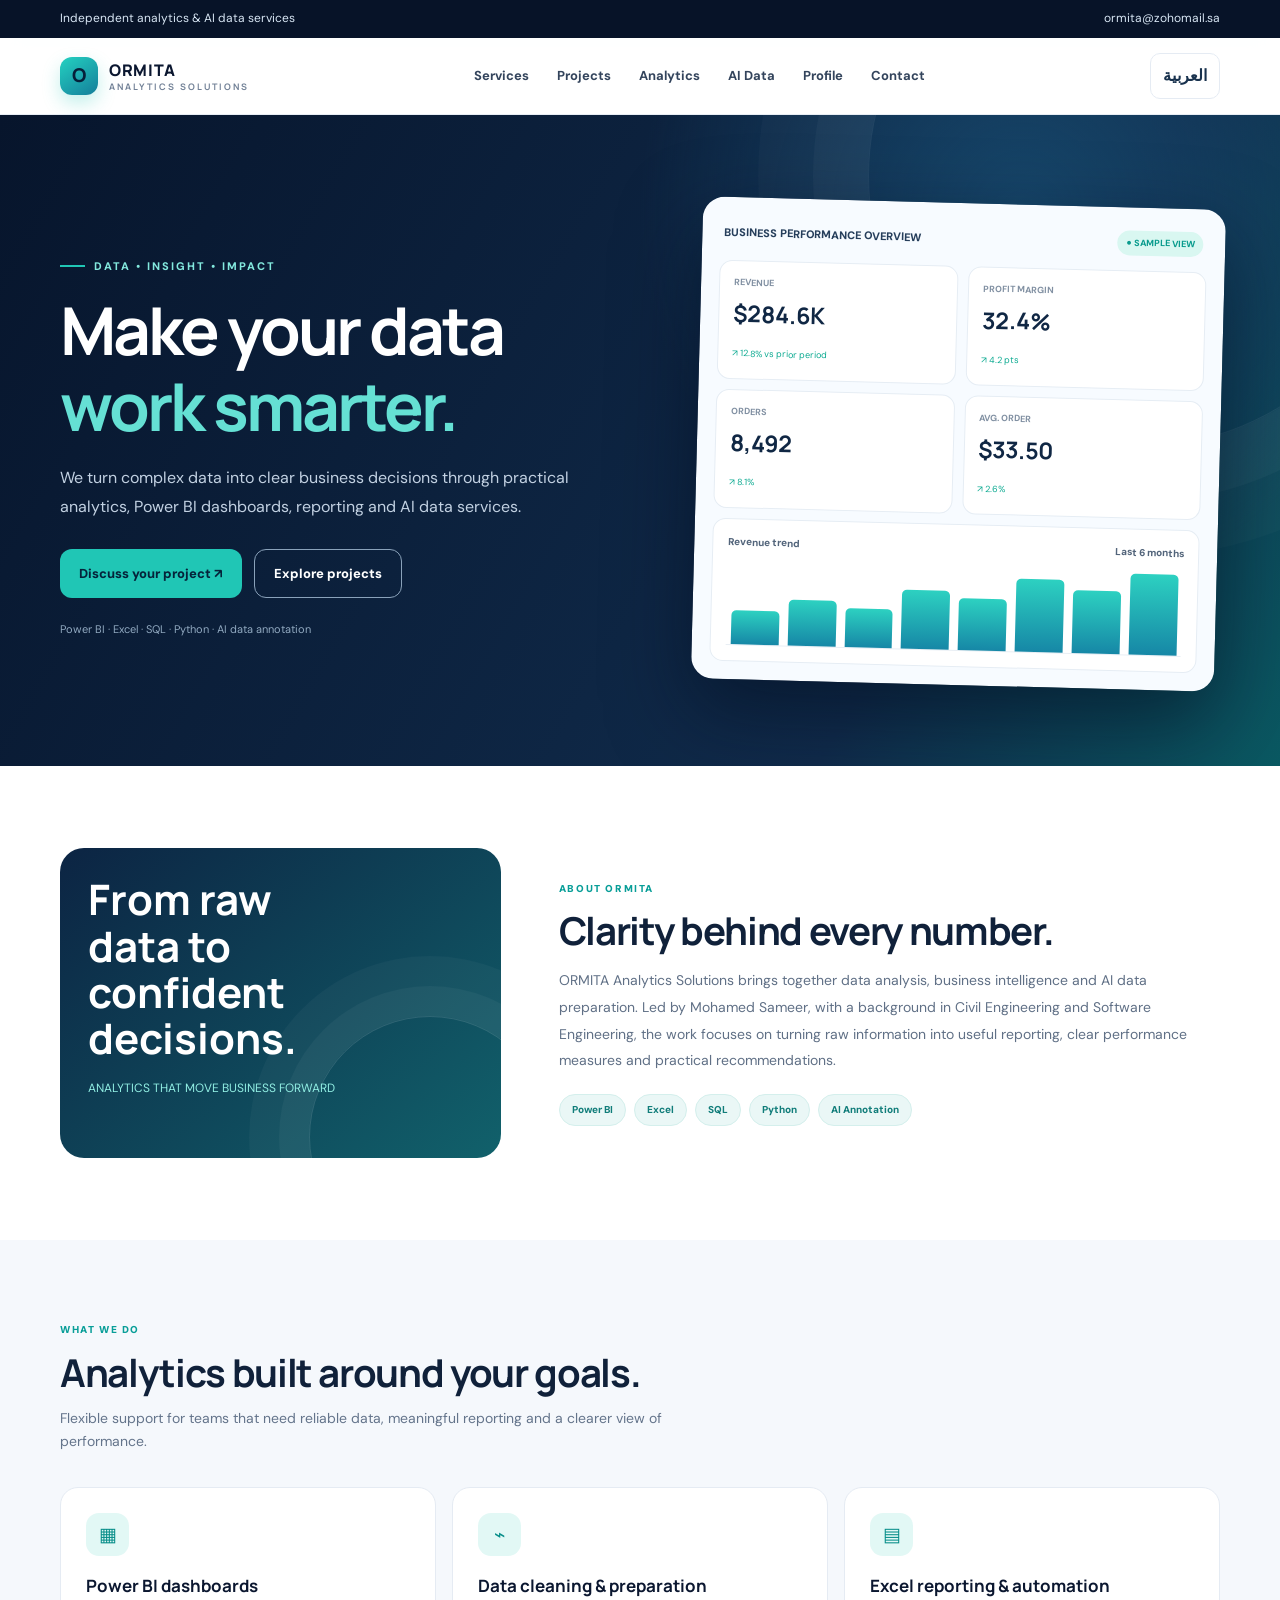
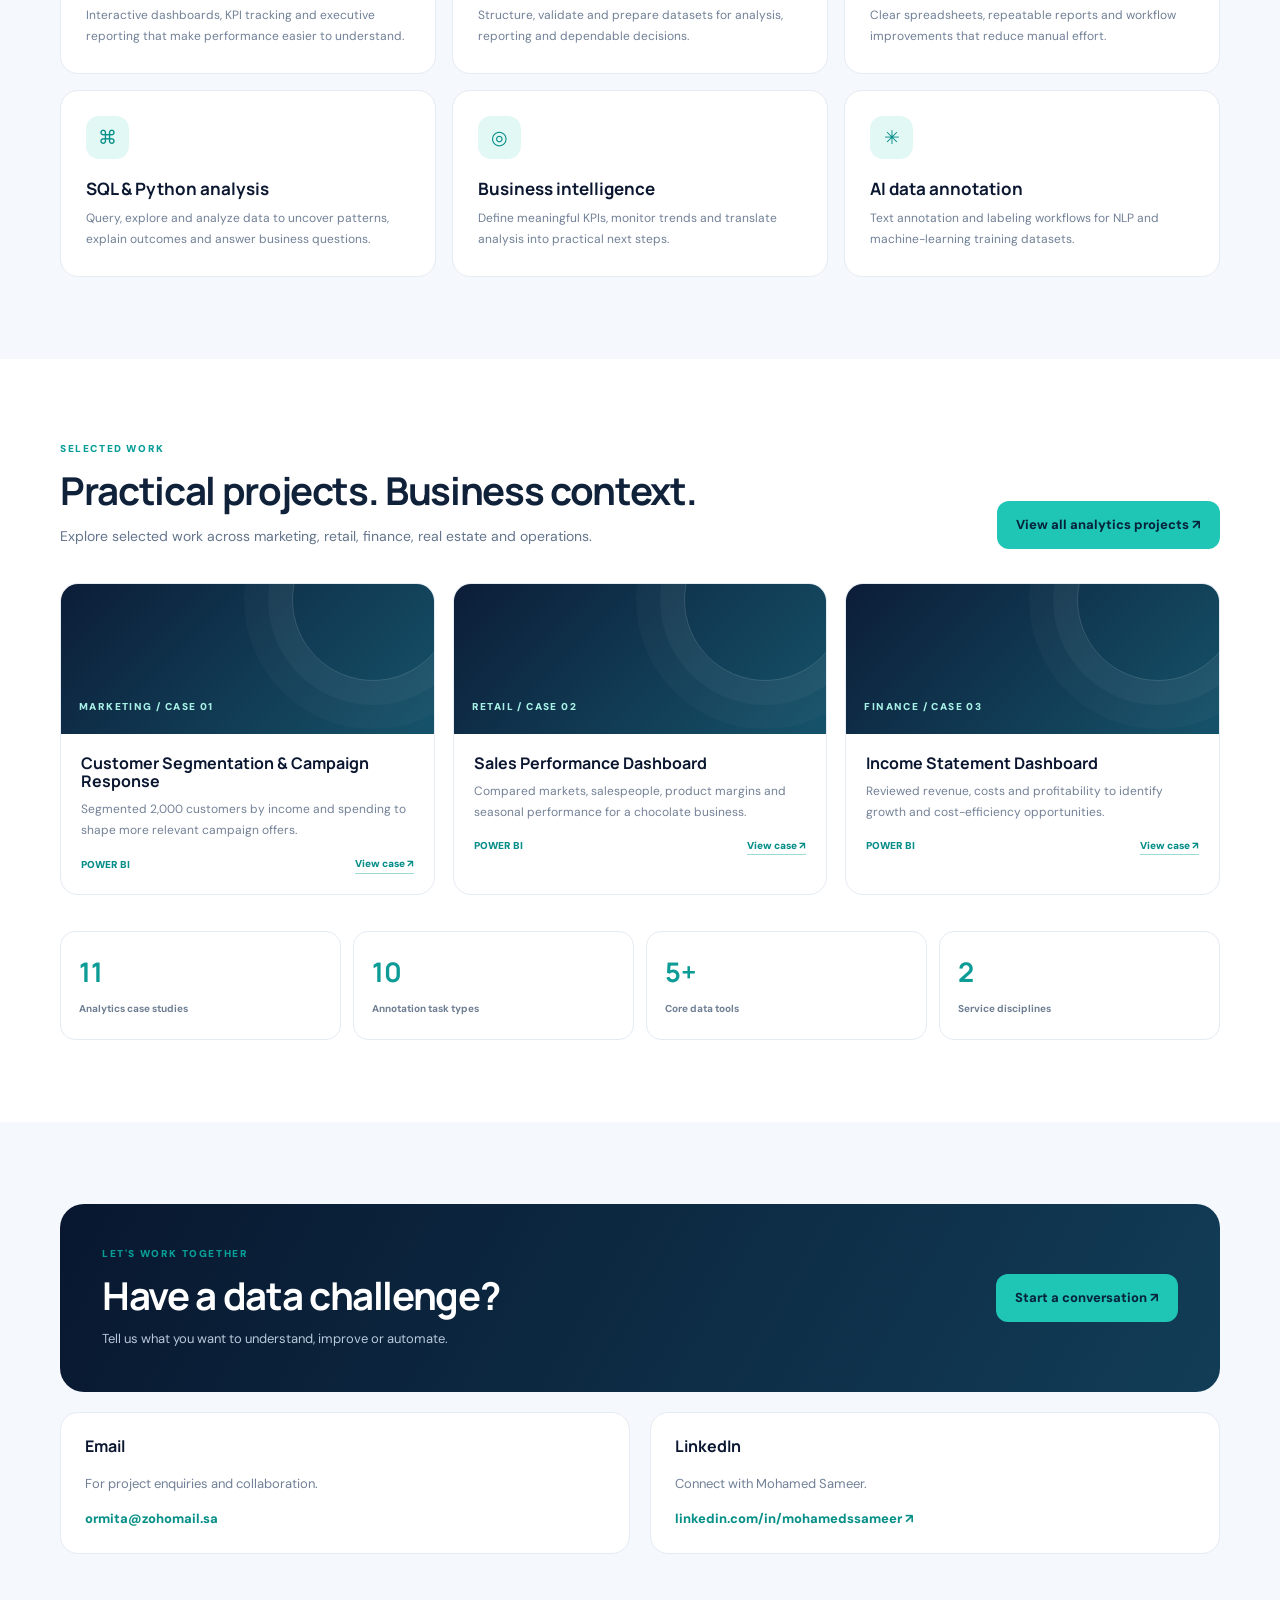
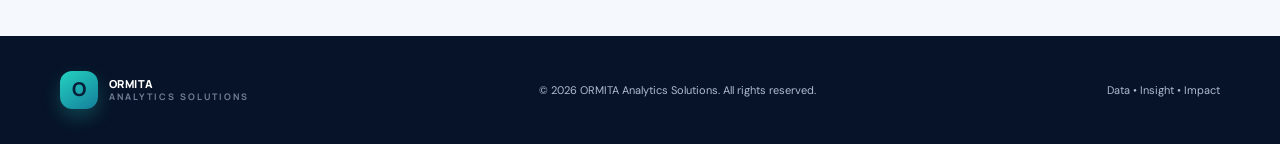
==== commit 70348d16: "Add files via upload" ====
--- a/index.html
+++ b/index.html
@@ -1,721 +1,27 @@
-<!DOCTYPE html>
-
-<html lang="en">
-<head>
-<!-- Google tag (gtag.js) -->
-<script async="" src="https://www.googletagmanager.com/gtag/js?id=G-VLF5S001QF"></script>
+<!doctype html><html lang="en" dir="ltr"><head><meta charset="utf-8"><meta name="viewport" content="width=device-width,initial-scale=1"><meta name="theme-color" content="#08162d"><meta name="description" content="ORMITA Analytics Solutions — Power BI, business intelligence, data analysis and AI data annotation."><title>ORMITA Analytics Solutions | Data Analytics &amp; AI Services</title><link rel="stylesheet" href="styles.css"></head><body><div class="topbar"><div class="container"><span data-en="Independent analytics & AI data services" data-ar="خدمات مستقلة لتحليل البيانات وبيانات الذكاء الاصطناعي">Independent analytics & AI data services</span><span>ormita@zohomail.sa</span></div></div>
+<header class="nav"><div class="container nav-inner"><a class="brand" href="index.html"><span class="brand-mark">O</span><span>ORMITA<small>ANALYTICS SOLUTIONS</small></span></a><nav class="nav-links"><a href="index.html#services" data-en="Services" data-ar="الخدمات">Services</a><a href="index.html#work" data-en="Projects" data-ar="المشاريع">Projects</a><a href="data analysis.html" data-en="Analytics" data-ar="تحليل البيانات">Analytics</a><a href="data labeling.html" data-en="AI Data" data-ar="بيانات الذكاء الاصطناعي">AI Data</a><a href="CV.html" data-en="Profile" data-ar="السيرة الذاتية">Profile</a><a href="index.html#contact" data-en="Contact" data-ar="تواصل">Contact</a></nav><div class="nav-actions"><button class="lang-btn" id="langToggle">العربية</button><button class="menu-btn" id="menuToggle">☰</button></div></div><nav class="mobile-menu" id="mobileMenu"><a href="index.html#services">Services / الخدمات</a><a href="index.html#work">Projects / المشاريع</a><a href="data analysis.html">Analytics</a><a href="data labeling.html">AI Data</a><a href="CV.html">Profile</a><a href="index.html#contact">Contact</a></nav></header>
+<main><section class="hero"><div class="container hero-grid"><div><div class="eyebrow" data-en="DATA • INSIGHT • IMPACT" data-ar="بيانات • رؤى • أثر">DATA • INSIGHT • IMPACT</div><h1 data-en-html="Make your data<br><span>work smarter.</span>" data-ar-html="اجعل بياناتك<br><span>تعمل بذكاء.</span>">Make your data<br><span>work smarter.</span></h1><p data-en="We turn complex data into clear business decisions through practical analytics, Power BI dashboards, reporting and AI data services." data-ar="نحوّل البيانات المعقدة إلى قرارات أعمال واضحة من خلال التحليلات العملية ولوحات Power BI والتقارير وخدمات بيانات الذكاء الاصطناعي.">We turn complex data into clear business decisions through practical analytics, Power BI dashboards, reporting and AI data services.</p><div class="hero-actions"><a class="btn" href="#contact" data-en="Discuss your project ↗" data-ar="ناقش مشروعك ↗">Discuss your project ↗</a><a class="btn btn-outline" href="data analysis.html" data-en="Explore projects" data-ar="استكشف المشاريع">Explore projects</a></div><div class="hero-note" data-en="Power BI · Excel · SQL · Python · AI data annotation" data-ar="Power BI · Excel · SQL · Python · وسم بيانات الذكاء الاصطناعي">Power BI · Excel · SQL · Python · AI data annotation</div></div>
+<div class="dashboard"><div class="dash-top"><span>BUSINESS PERFORMANCE OVERVIEW</span><span class="live">● SAMPLE VIEW</span></div><div class="metric-grid"><div class="metric"><small>REVENUE</small><strong>$284.6K</strong><em>↗ 12.8% vs prior period</em></div><div class="metric"><small>PROFIT MARGIN</small><strong>32.4%</strong><em>↗ 4.2 pts</em></div><div class="metric"><small>ORDERS</small><strong>8,492</strong><em>↗ 8.1%</em></div><div class="metric"><small>AVG. ORDER</small><strong>$33.50</strong><em>↗ 2.6%</em></div></div><div class="chart"><div class="chart-head"><span>Revenue trend</span><span>Last 6 months</span></div><div class="bars"><i style="height:42%"></i><i style="height:57%"></i><i style="height:48%"></i><i style="height:72%"></i><i style="height:64%"></i><i style="height:90%"></i><i style="height:78%"></i><i style="height:100%"></i></div></div></div></div></section>
+<section class="section section-white" id="about"><div class="container about-grid"><div class="about-visual"><strong>From raw data to confident decisions.</strong><span>ANALYTICS THAT MOVE BUSINESS FORWARD</span></div><div class="about-copy"><div class="kicker" data-en="ABOUT ORMITA" data-ar="عن أورميتا">ABOUT ORMITA</div><h2 data-en="Clarity behind every number." data-ar="وضوح وراء كل رقم.">Clarity behind every number.</h2><p data-en="ORMITA Analytics Solutions brings together data analysis, business intelligence and AI data preparation. Led by Mohamed Sameer, with a background in Civil Engineering and Software Engineering, the work focuses on turning raw information into useful reporting, clear performance measures and practical recommendations." data-ar="تجمع ORMITA Analytics Solutions بين تحليل البيانات وذكاء الأعمال وتجهيز بيانات الذكاء الاصطناعي. يقود العمل محمد سمير، بخلفية في الهندسة المدنية وهندسة البرمجيات، مع التركيز على تحويل المعلومات الخام إلى تقارير مفيدة ومؤشرات أداء واضحة وتوصيات عملية.">ORMITA Analytics Solutions brings together data analysis, business intelligence and AI data preparation. Led by Mohamed Sameer, with a background in Civil Engineering and Software Engineering, the work focuses on turning raw information into useful reporting, clear performance measures and practical recommendations.</p><div class="chips"><span class="chip">Power BI</span><span class="chip">Excel</span><span class="chip">SQL</span><span class="chip">Python</span><span class="chip">AI Annotation</span></div></div></div></section>
+<section class="section" id="services"><div class="container"><div class="section-head"><div><div class="kicker" data-en="WHAT WE DO" data-ar="خدماتنا">WHAT WE DO</div><h2 data-en="Analytics built around your goals." data-ar="حلول تحليلية تنطلق من أهدافك.">Analytics built around your goals.</h2><p data-en="Flexible support for teams that need reliable data, meaningful reporting and a clearer view of performance." data-ar="دعم مرن للفرق التي تحتاج إلى بيانات موثوقة وتقارير ذات معنى ورؤية أوضح للأداء.">Flexible support for teams that need reliable data, meaningful reporting and a clearer view of performance.</p></div></div><div class="service-grid">
+<div class="service"><div class="service-icon">▦</div><h3 data-en="Power BI dashboards" data-ar="لوحات Power BI">Power BI dashboards</h3><p data-en="Interactive dashboards, KPI tracking and executive reporting that make performance easier to understand." data-ar="لوحات تفاعلية ومتابعة مؤشرات الأداء وتقارير إدارية تجعل قراءة الأداء أسهل.">Interactive dashboards, KPI tracking and executive reporting that make performance easier to understand.</p></div>
+<div class="service"><div class="service-icon">⌁</div><h3 data-en="Data cleaning & preparation" data-ar="تنظيف وتجهيز البيانات">Data cleaning & preparation</h3><p data-en="Structure, validate and prepare datasets for analysis, reporting and dependable decisions." data-ar="تنظيم مجموعات البيانات والتحقق منها وتجهيزها للتحليل والتقارير والقرارات الموثوقة.">Structure, validate and prepare datasets for analysis, reporting and dependable decisions.</p></div>
+<div class="service"><div class="service-icon">▤</div><h3 data-en="Excel reporting & automation" data-ar="تقارير وأتمتة Excel">Excel reporting & automation</h3><p data-en="Clear spreadsheets, repeatable reports and workflow improvements that reduce manual effort." data-ar="جداول واضحة وتقارير قابلة للتكرار وتحسينات لسير العمل تقلل الجهد اليدوي.">Clear spreadsheets, repeatable reports and workflow improvements that reduce manual effort.</p></div>
+<div class="service"><div class="service-icon">⌘</div><h3 data-en="SQL & Python analysis" data-ar="التحليل باستخدام SQL وPython">SQL & Python analysis</h3><p data-en="Query, explore and analyze data to uncover patterns, explain outcomes and answer business questions." data-ar="استخراج البيانات واستكشافها وتحليلها لاكتشاف الأنماط وتفسير النتائج والإجابة عن أسئلة الأعمال.">Query, explore and analyze data to uncover patterns, explain outcomes and answer business questions.</p></div>
+<div class="service"><div class="service-icon">◎</div><h3 data-en="Business intelligence" data-ar="ذكاء الأعمال">Business intelligence</h3><p data-en="Define meaningful KPIs, monitor trends and translate analysis into practical next steps." data-ar="تحديد مؤشرات أداء ذات معنى ومراقبة الاتجاهات وتحويل التحليل إلى خطوات عملية.">Define meaningful KPIs, monitor trends and translate analysis into practical next steps.</p></div>
+<div class="service"><div class="service-icon">✳</div><h3 data-en="AI data annotation" data-ar="وسم بيانات الذكاء الاصطناعي">AI data annotation</h3><p data-en="Text annotation and labeling workflows for NLP and machine-learning training datasets." data-ar="عمليات وسم النصوص وتصنيفها لتجهيز مجموعات بيانات معالجة اللغة الطبيعية وتدريب تعلم الآلة.">Text annotation and labeling workflows for NLP and machine-learning training datasets.</p></div>
+</div></div></section>
+<section class="section section-white" id="work"><div class="container"><div class="section-head"><div><div class="kicker" data-en="SELECTED WORK" data-ar="نماذج من الأعمال">SELECTED WORK</div><h2 data-en="Practical projects. Business context." data-ar="مشاريع عملية وسياق تجاري واضح.">Practical projects. Business context.</h2><p data-en="Explore selected work across marketing, retail, finance, real estate and operations." data-ar="استكشف نماذج من الأعمال في التسويق والتجزئة والتمويل والعقارات والعمليات.">Explore selected work across marketing, retail, finance, real estate and operations.</p></div><a class="btn" href="data analysis.html" data-en="View all analytics projects ↗" data-ar="عرض جميع مشاريع التحليل ↗">View all analytics projects ↗</a></div><div class="project-grid" id="featuredProjects"></div><div class="stats"><div class="stat"><strong>11</strong><span data-en="Analytics case studies" data-ar="مشروعاً في تحليل البيانات">Analytics case studies</span></div><div class="stat"><strong>10</strong><span data-en="Annotation task types" data-ar="أنواع مهام وسم البيانات">Annotation task types</span></div><div class="stat"><strong>5+</strong><span data-en="Core data tools" data-ar="أدوات أساسية للبيانات">Core data tools</span></div><div class="stat"><strong>2</strong><span data-en="Service disciplines" data-ar="مجالان للخدمات">Service disciplines</span></div></div></div></section>
+<section class="section" id="contact"><div class="container"><div class="cta"><div><div class="kicker" data-en="LET'S WORK TOGETHER" data-ar="لنعمل معاً">LET'S WORK TOGETHER</div><h2 data-en="Have a data challenge?" data-ar="هل لديك تحدٍ في البيانات؟">Have a data challenge?</h2><p data-en="Tell us what you want to understand, improve or automate." data-ar="أخبرنا بما تريد فهمه أو تحسينه أو أتمتته.">Tell us what you want to understand, improve or automate.</p></div><a class="btn" href="mailto:ormita@zohomail.sa?subject=Project%20Enquiry" data-en="Start a conversation ↗" data-ar="ابدأ التواصل ↗">Start a conversation ↗</a></div><div class="contact-grid" style="margin-top:20px"><div class="contact-card"><h3 data-en="Email" data-ar="البريد الإلكتروني">Email</h3><p data-en="For project enquiries and collaboration." data-ar="لاستفسارات المشاريع والتعاون.">For project enquiries and collaboration.</p><a class="contact-link" href="mailto:ormita@zohomail.sa">ormita@zohomail.sa</a></div><div class="contact-card"><h3>LinkedIn</h3><p data-en="Connect with Mohamed Sameer." data-ar="تواصل مع محمد سمير.">Connect with Mohamed Sameer.</p><a class="contact-link" href="https://www.linkedin.com/in/mohamedssameer" target="_blank" rel="noopener">linkedin.com/in/mohamedssameer ↗</a></div></div></div></section></main>
+<footer class="footer"><div class="container footer-inner"><a class="brand" href="index.html"><span class="brand-mark">O</span><span>ORMITA<small>ANALYTICS SOLUTIONS</small></span></a><span>© 2026 ORMITA Analytics Solutions. All rights reserved.</span><span>Data • Insight • Impact</span></div></footer>
 <script>
-        window.dataLayer = window.dataLayer || [];
-        function gtag(){dataLayer.push(arguments);}
-        gtag('js', new Date());
-        gtag('config', 'G-VLF5S001QF');
-    </script>
-<meta charset="utf-8"/>
-<meta content="width=device-width, initial-scale=1.0" name="viewport"/>
-<title>ORMITA Analytics Solutions | Data Analytics & AI Annotation</title>
-<link href="https://fonts.googleapis.com/css2?family=Inter:wght@300;400;500;600;700&amp;display=swap" rel="stylesheet"/>
-<style>
-        :root {
-            --bg-color: #0a0a0a;
-            --text-color: #ffffff;
-            --accent-color: #00ff88;
-            --card-bg: #161616;
-        }
-
-        * {
-            margin: 0;
-            padding: 0;
-            box-sizing: border-box;
-        }
-
-        body {
-            font-family: 'Inter', sans-serif;
-            background-color: var(--bg-color);
-            color: var(--text-color);
-            line-height: 1.6;
-            overflow-x: hidden;
-        }
-
-        .nav {
-            position: fixed;
-            width: 100%;
-            padding: 1.5rem 5%;
-            display: flex;
-            justify-content: space-between;
-            align-items: center;
-            background: rgba(10, 10, 10, 0.95);
-            backdrop-filter: blur(10px);
-            z-index: 1000;
-        }
-
-        .nav-logo {
-            font-size: 1.5rem;
-            font-weight: 700;
-            background: linear-gradient(90deg, var(--accent-color), #00ccff);
-            -webkit-background-clip: text;
-            -webkit-text-fill-color: transparent;
-        }
-
-        .nav-links {
-            display: flex;
-            gap: 2rem;
-        }
-
-        .nav-link {
-            color: var(--text-color);
-            text-decoration: none;
-            font-weight: 500;
-            transition: color 0.3s ease;
-        }
-
-        .nav-link:hover, .nav-link.active {
-            color: var(--accent-color);
-            border-bottom: 2px solid var(--accent-color);
-        }
-
-        .hamburger {
-            display: none;
-            font-size: 1.5rem;
-            cursor: pointer;
-        }
-
-        .mobile-nav {
-            display: none;
-            position: absolute;
-            top: 100%;
-            right: 0;
-            background: rgba(10, 10, 10, 0.95);
-            padding: 1rem;
-            flex-direction: column;
-            gap: 1rem;
-            transform: translateX(100%);
-            transition: transform 0.3s ease;
-        }
-
-        .mobile-nav.active {
-            display: flex;
-            transform: translateX(0);
-        }
-
-        .hero {
-            min-height: 100vh;
-            display: flex;
-            align-items: center;
-            padding: 6rem 5% 0;
-            position: relative;
-            background: linear-gradient(135deg, #0a0a0a, #1a1a1a);
-        }
-
-        .hero-content {
-            max-width: 1200px;
-            margin: 0 auto;
-            text-align: center;
-        }
-
-        .hero-title {
-            font-size: 4.5rem;
-            margin-bottom: 1.5rem;
-            line-height: 1.1;
-            background: linear-gradient(90deg, #fff, #aaa);
-            -webkit-background-clip: text;
-            -webkit-text-fill-color: transparent;
-            animation: fadeInUp 1s ease-out;
-        }
-
-        .hero-subtitle {
-            font-size: 1.25rem;
-            color: #888;
-            max-width: 600px;
-            margin: 0 auto 2rem;
-            animation: fadeInUp 1s ease-out 0.2s backwards;
-        }
-
-        .about {
-            padding: 8rem 5%;
-            background: #141414;
-            text-align: center;
-        }
-
-        .about-heading {
-            font-size: 2.5rem;
-            margin-bottom: 2rem;
-            color: var(--accent-color);
-            text-transform: uppercase;
-            letter-spacing: 1px;
-        }
-
-        .about-content {
-            max-width: 800px;
-            margin: 0 auto;
-        }
-
-        .about-text {
-            font-size: 1.1rem;
-            color: #ccc;
-            font-weight: 300;
-            margin-bottom: 1.5rem;
-            direction: ltr;
-        }
-
-        .about-text.arabic {
-            direction: rtl;
-            color: #ddd;
-        }
-
-        .text-divider {
-            height: 2rem;
-            width: 100px;
-            margin: 2rem auto;
-            border-bottom: 2px solid var(--accent-color);
-            opacity: 0.7;
-        }
-
-        .view-cv-btn {
-            display: inline-flex;
-            align-items: center;
-            gap: 0.5rem;
-            padding: 1rem 2rem;
-            background: var(--accent-color);
-            color: var(--bg-color);
-            border-radius: 4px;
-            text-decoration: none;
-            font-weight: 600;
-            transition: all 0.3s ease;
-            margin-top: 2rem;
-        }
-
-        .view-cv-btn:hover {
-            opacity: 0.9;
-            transform: translateY(-2px);
-        }
-
-        .view-cv-btn svg {
-            width: 20px;
-            height: 20px;
-        }
-
-        .projects {
-            padding: 8rem 5%;
-        }
-
-        .category-heading {
-            font-size: 2rem;
-            margin: 4rem 0 2rem;
-            padding-left: 5%;
-            color: var(--accent-color);
-            text-transform: uppercase;
-            letter-spacing: 1px;
-        }
-
-        .projects-grid {
-            max-width: 1200px;
-            margin: 0 auto;
-            display: grid;
-            grid-template-columns: repeat(auto-fit, minmax(300px, 1fr));
-            gap: 2rem;
-        }
-
-        .project-card {
-            position: relative;
-            border-radius: 8px;
-            overflow: hidden;
-            transition: transform 0.3s ease, box-shadow 0.3s ease;
-        }
-
-        .project-card:hover {
-            transform: translateY(-5px);
-            box-shadow: 0 8px 20px rgba(0, 255, 136, 0.2);
-        }
-
-        .project-image {
-            width: 100%;
-            height: 400px;
-            object-fit: cover;
-            loading: lazy;
-        }
-
-        .project-info {
-            position: absolute;
-            bottom: 0;
-            left: 0;
-            right: 0;
-            padding: 2rem;
-            background: linear-gradient(transparent, rgba(0,0,0,0.9));
-        }
-
-        .project-title {
-            font-size: 1.25rem;
-            margin-bottom: 0.5rem;
-        }
-
-        .project-category {
-            color: var(--accent-color);
-            font-size: 0.875rem;
-        }
-
-        .view-all-projects {
-            text-align: center;
-            margin-top: 3rem;
-            margin-bottom: 4rem;
-        }
-
-        .view-all-btn {
-            display: inline-flex;
-            align-items: center;
-            gap: 0.5rem;
-            padding: 1rem 2rem;
-            background: var(--accent-color);
-            color: var(--bg-color);
-            border-radius: 4px;
-            text-decoration: none;
-            font-weight: 600;
-            transition: all 0.3s ease;
-        }
-
-        .view-all-btn:hover {
-            opacity: 0.9;
-            transform: translateY(-2px);
-        }
-
-        .view-all-btn svg {
-            width: 20px;
-            height: 20px;
-        }
-
-        .contact {
-            padding: 8rem 5%;
-            max-width: 1200px;
-            margin: 0 auto;
-            text-align: center;
-        }
-
-        .contact-heading {
-            font-size: 2.5rem;
-            margin-bottom: 1.5rem;
-        }
-
-        .contact-info p {
-            color: #ccc;
-            margin-bottom: 2rem;
-        }
-
-        .contact-form {
-            max-width: 800px;
-            margin: 2rem auto;
-            padding: 2rem;
-            background: var(--card-bg);
-            border-radius: 8px;
-            box-shadow: 0 4px 15px rgba(0, 255, 136, 0.1);
-        }
-
-        .form-grid {
-            display: grid;
-            grid-template-columns: repeat(2, 1fr);
-            gap: 1.5rem;
-        }
-
-        .form-group {
-            position: relative;
-        }
-
-        .form-group.full-width {
-            grid-column: 1 / -1;
-        }
-
-        .contact-form label {
-            display: block;
-            margin-bottom: 0.5rem;
-            color: #ccc;
-        }
-
-        .contact-form input,
-        .contact-form textarea {
-            width: 100%;
-            padding: 1rem;
-            background: #222;
-            border: 1px solid #333;
-            border-radius: 4px;
-            color: var(--text-color);
-            font-family: 'Inter', sans-serif;
-            font-size: 1rem;
-            transition: all 0.3s ease;
-        }
-
-        .contact-form input:focus,
-        .contact-form textarea:focus {
-            outline: none;
-            border-color: var(--accent-color);
-            box-shadow: 0 0 5px rgba(0, 255, 136, 0.3);
-        }
-
-        .contact-form textarea {
-            resize: vertical;
-            min-height: 150px;
-        }
-
-        .contact-form input::placeholder {
-            color: #888;
-        }
-
-        .contact-form textarea::placeholder {
-            color: #888;
-        }
-
-        .submit-btn {
-            background: var(--accent-color);
-            color: var(--bg-color);
-            padding: 1rem 2rem;
-            border: none;
-            border-radius: 4px;
-            font-weight: 600;
-            font-size: 1.1rem;
-            cursor: pointer;
-            display: flex;
-            align-items: center;
-            justify-content: center;
-            gap: 0.5rem;
-            transition: all 0.3s ease;
-            width: 100%;
-        }
-
-        .submit-btn:hover {
-            background: #00e077;
-            transform: translateY(-2px);
-            box-shadow: 0 4px 15px rgba(0, 255, 136, 0.3);
-        }
-
-        .send-icon {
-            width: 20px;
-            height: 20px;
-        }
-
-        .social-links {
-            display: flex;
-            justify-content: center;
-            gap: 2rem;
-            flex-wrap: wrap;
-            margin-top: 2rem;
-        }
-
-        .social-link {
-            color: var(--text-color);
-            text-decoration: none;
-            font-size: 1.1rem;
-            font-weight: 500;
-            transition: color 0.3s ease;
-            display: flex;
-            align-items: center;
-            gap: 0.5rem;
-            position: relative;
-        }
-
-        .social-link:hover {
-            color: var(--accent-color);
-        }
-
-        .social-link[data-tooltip]:hover::after {
-            content: attr(data-tooltip);
-            position: absolute;
-            bottom: 100%;
-            left: 50%;
-            transform: translateX(-50%);
-            background-color: #222;
-            color: var(--text-color);
-            padding: 0.5rem 1rem;
-            border-radius: 4px;
-            font-size: 0.9rem;
-            white-space: nowrap;
-            z-index: 10;
-            opacity: 1;
-            transition: opacity 0.2s ease;
-        }
-
-        .social-link[data-tooltip]::after {
-            opacity: 0;
-            pointer-events: none;
-        }
-
-        .social-icon {
-            width: 24px;
-            height: 24px;
-        }
-
-        footer {
-            background: #1a1a1a;
-            padding: 1rem;
-            text-align: center;
-            color: #ccc;
-        }
-
-        @media (max-width: 768px) {
-            .nav-links {
-                display: none;
-            }
-
-            .hamburger {
-                display: block;
-            }
-
-            .hero {
-                padding: 5rem 5% 0;
-            }
-
-            .hero-title {
-                font-size: 2.5rem;
-            }
-
-            .hero-subtitle {
-                font-size: 1rem;
-            }
-
-            .about {
-                padding: 5rem 5%;
-            }
-
-            .about-heading {
-                font-size: 2rem;
-            }
-
-            .about-text {
-                font-size: 0.9rem;
-            }
-
-            .text-divider {
-                height: 1.5rem;
-                width: 80px;
-            }
-
-            .projects-grid {
-                grid-template-columns: 1fr;
-            }
-
-            .contact-heading {
-                font-size: 2rem;
-            }
-
-            .form-grid {
-                grid-template-columns: 1fr;
-            }
-            
-            .contact-form {
-                padding: 1.5rem;
-            }
-            
-            .submit-btn {
-                padding: 0.8rem 1.5rem;
-                font-size: 1rem;
-            }
-
-            .social-links {
-                gap: 1.5rem;
-            }
-        }
-
-        @keyframes fadeInUp {
-            from { opacity: 0; transform: translateY(20px); }
-            to { opacity: 1; transform: translateY(0); }
-        }
-    
-        /* ORMITA brand refresh: deep navy, teal and accessible contrast */
-        :root {
-            --bg-color: #071827;
-            --text-color: #f4f7fb;
-            --accent-color: #22c6b8;
-            --card-bg: #10283a;
-            --text-dark: #172b3a;
-        }
-        .arabic, .arabic-text { line-height: 1.95; }
-        .english-text { line-height: 1.8; }
-        .stage { line-height: 1.8; }
-        
-</style>
-</head>
-<body>
-<nav class="nav">
-<div class="nav-logo">ORMITA</div>
-<div class="nav-links">
-<a class="nav-link" href="#about">About</a>
-<a class="nav-link" href="#work">Work</a>
-<a class="nav-link" href="cv.html">CV</a>
-<a class="nav-link" href="#contact">Contact</a>
-</div>
-<div class="hamburger">☰</div>
-<div class="mobile-nav">
-<a class="nav-link" href="#about">About</a>
-<a class="nav-link" href="#work">Work</a>
-<a class="nav-link" href="cv.html">CV</a>
-<a class="nav-link" href="#contact">Contact</a>
-</div>
-</nav>
-<section class="hero">
-<div class="hero-content">
-<h1 class="hero-title">ORMITA Analytics Solutions</h1>
-<p class="hero-subtitle">Turning business data into clear insights, practical dashboards and better decisions.<span class="arabic">نحوّل بيانات الأعمال إلى رؤى واضحة ولوحات معلومات عملية وقرارات أفضل.</span></p>
-</div>
-</section>
-<section class="about" id="about">
-<h2 class="about-heading">About Me</h2>
-<div class="about-content">
-<p class="about-text">I’m Mohamed Sameer, with a background in Civil Engineering and Software Engineering. I work across data analysis and AI data annotation, combining analytical thinking with practical problem-solving. My work focuses on turning raw business data into reliable reports, interactive Power BI dashboards and insights that help teams understand performance and take informed action.</p>
-<div class="text-divider"></div>
-<p class="about-text arabic">أنا محمد سمير، لدي خلفية في الهندسة المدنية وهندسة البرمجيات، وأعمل في مجال تحليل البيانات ووسم بيانات الذكاء الاصطناعي. أجمع بين التفكير التحليلي ومعالجة المشكلات العملية، مع التركيز على تحويل بيانات الأعمال الخام إلى تقارير موثوقة ولوحات معلومات تفاعلية باستخدام Power BI ورؤى تساعد الفرق على فهم الأداء واتخاذ قرارات مدروسة.</p>
-<a class="view-cv-btn" href="cv.html">
-                View My CV
-                <svg fill="currentColor" viewbox="0 0 24 24">
-<path d="M14 12l-4 4V8z"></path>
-<path d="M12 2a10 10 0 100 20 10 10 0 000-20z" fill="none"></path>
-</svg>
-</a>
-</div>
-</section>
-<section class="projects" id="work">
-<h2 class="category-heading">Data Analysis</h2>
-<div class="projects-grid">
-<a class="project-card" href="sales-dashboard.html">
-<img alt="Sales Analytics Suite" class="project-image" loading="lazy" src="https://i.ibb.co/W4DnsDsV/close-up-hand-holding-futuristic-screen.jpg"/>
-<div class="project-info">
-<h3 class="project-title">Sales Analytics Suite</h3>
-<span class="project-category">Business Intelligence</span>
-</div>
-</a>
-</div>
-<div class="view-all-projects">
-<a class="view-all-btn" href="data analysis.html">
-                View All Data Projects
-                <svg fill="currentColor" viewbox="0 0 24 24">
-<path d="M14 12l-4 4V8z"></path>
-<path d="M12 2a10 10 0 100 20 10 10 0 000-20z" fill="none"></path>
-</svg>
-</a>
-</div>
-<h2 class="category-heading">AI Training</h2>
-<div class="projects-grid">
-<a class="project-card" href="ml-model.html">
-<img alt="Text Annotation" class="project-image" loading="lazy" src="https://i.ibb.co/DHVP75QN/ai-cloud-concept-with-robot-arms.jpg"/>
-<div class="project-info">
-<h3 class="project-title">Annotation</h3>
-<span class="project-category">Machine Learning</span>
-</div>
-</a>
-</div>
-<div class="view-all-projects">
-<a class="view-all-btn" href="data labeling.html">
-                View All Text Projects
-                <svg fill="currentColor" viewbox="0 0 24 24">
-<path d="M14 12l-4 4V8z"></path>
-<path d="M12 2a10 10 0 100 20 10 10 0 000-20z" fill="none"></path>
-</svg>
-</a>
-</div>
-</section>
-<section class="contact" id="contact">
-<h2 class="contact-heading">Let's Work Together</h2>
-<div class="contact-info">
-<p>Have a data challenge? Reach out to discuss how I can transform your numbers into actionable insights.</p>
-<form class="contact-form" method="POST" name="contact" netlify="">
-<div class="form-grid">
-<div class="form-group">
-<label>Name <input name="name" required="" type="text"/></label>
-</div>
-<div class="form-group">
-<label>Email <input name="email" required="" type="email"/></label>
-</div>
-<div class="form-group full-width">
-<label>Subject <input name="subject" required="" type="text"/></label>
-</div>
-<div class="form-group full-width">
-<label>Message <textarea name="message" required="" rows="5"></textarea></label>
-</div>
-<div class="form-group full-width">
-<button class="submit-btn" type="submit">Send Message
-                            <svg class="send-icon" fill="currentColor" viewbox="0 0 24 22">
-<path d="M2.01 21L23 12 2.01 3 2 10l15 2-15 2z"></path>
-</svg>
-</button>
-</div>
-</div>
-</form>
-<div class="social-links">
-<a class="social-link" data-tooltip="ormita@zohomail.sa" href="mailto:ormita@zohomail.sa">
-<img alt="Email" class="social-icon" src="https://cdn-icons-png.flaticon.com/512/732/732200.png"/> E-Mail
-                </a>
-<a class="social-link" href="https://www.linkedin.com/in/mohamedssameer">
-<img alt="LinkedIn" class="social-icon" src="https://cdn-icons-png.flaticon.com/512/174/174857.png"/> LinkedIn
-                </a>
-<a class="social-link" href="https://twitter.com">
-<img alt="Twitter" class="social-icon" src="https://cdn-icons-png.flaticon.com/512/733/733579.png"/> Twitter
-                </a>
-</div>
-</div>
-</section>
-<footer>
-<p>© 2025 Ormita. All rights reserved.</p>
-</footer>
+const featured=[{title:"Customer Segmentation & Campaign Response",category:"Marketing",desc:"Segmented 2,000 customers by income and spending to shape more relevant campaign offers."},{title:"Sales Performance Dashboard",category:"Retail",desc:"Compared markets, salespeople, product margins and seasonal performance for a chocolate business."},{title:"Income Statement Dashboard",category:"Finance",desc:"Reviewed revenue, costs and profitability to identify growth and cost-efficiency opportunities."}];
+const fp=document.getElementById('featuredProjects');fp.innerHTML=featured.map((p,i)=>`<article class="project-card"><div class="project-art"><span class="art-label">${p.category} / CASE 0${i+1}</span></div><div class="project-body"><h3>${p.title}</h3><p>${p.desc}</p><div class="project-meta"><span>POWER BI</span><a href="data analysis.html">View case ↗</a></div></div></article>`).join('');
+</script>
 <script>
-        // Smooth scroll for navigation links
-        document.querySelectorAll('a[href^="#"]').forEach(anchor => {
-            anchor.addEventListener('click', function(e) {
-                e.preventDefault();
-                const targetId = this.getAttribute('href').slice(1);
-                const targetElement = document.querySelector(this.getAttribute('href'));
-                targetElement.scrollIntoView({
-                    behavior: 'smooth'
-                });
-                // Track virtual pageview
-                gtag('event', 'page_view', {
-                    page_path: '/' + (targetId || 'home'),
-                    page_title: targetId ? targetId.charAt(0).toUpperCase() + targetId.slice(1) : 'Home'
-                });
-            });
-        });
-
-        // Hamburger Menu Toggle
-        document.querySelector('.hamburger').addEventListener('click', () => {
-            document.querySelector('.mobile-nav').classList.toggle('active');
-        });
-
-        // Highlight Active Section
-        const sections = document.querySelectorAll('section');
-        window.addEventListener('scroll', () => {
-            let current = '';
-            sections.forEach(section => {
-                const sectionTop = section.offsetTop;
-                if (scrollY >= sectionTop - 60) {
-                    current = section.getAttribute('id');
-                }
-            });
-            document.querySelectorAll('.nav-link').forEach(link => {
-                link.classList.remove('active');
-                if (link.getAttribute('href').slice(1) === current) {
-                    link.classList.add('active');
-                }
-            });
-        });
-
-        // Intersection Observer for animations
-        const observer = new IntersectionObserver((entries) => {
-            entries.forEach(entry => {
-                if (entry.isIntersecting) {
-                    entry.target.style.opacity = 1;
-                    entry.target.style.transform = 'translateY(0)';
-                }
-            });
-        });
-
-        document.querySelectorAll('.project-card, .about-content').forEach(el => {
-            el.style.opacity = '0';
-            el.style.transform = 'translateY(20px)';
-            el.style.transition = 'all 0.6s ease-out';
-            observer.observe(el);
-        });
-
-        // Track form submissions
-        document.querySelector('.contact-form').addEventListener('submit', function(e) {
-            gtag('event', 'form_submission', {
-                event_category: 'Contact',
-                event_label: 'Contact Form'
-            });
-        });
-    </script>
-</body>
-</html>
+const translations={};
+function setLang(lang){document.documentElement.lang=lang;document.documentElement.dir=lang==='ar'?'rtl':'ltr';document.querySelectorAll('[data-en][data-ar]').forEach(el=>{el.textContent=el.dataset[lang]});document.querySelectorAll('[data-en-html][data-ar-html]').forEach(el=>{el.innerHTML=el.dataset[lang+'Html']});const b=document.getElementById('langToggle');if(b)b.textContent=lang==='ar'?'English':'العربية';localStorage.setItem('ormita-lang',lang)}
+document.getElementById('langToggle')?.addEventListener('click',()=>setLang(document.documentElement.lang==='ar'?'en':'ar'));
+document.getElementById('menuToggle')?.addEventListener('click',()=>document.getElementById('mobileMenu')?.classList.toggle('open'));
+setLang(localStorage.getItem('ormita-lang')||'en');
+</script></body></html>
--- a/styles.css
+++ b/styles.css
@@ -0,0 +1,7 @@
+
+@import url('https://fonts.googleapis.com/css2?family=DM+Sans:wght@400;500;600;700&family=Manrope:wght@400;500;600;700;800&family=Tajawal:wght@400;500;600;700;800&display=swap');
+:root{--ink:#0b1730;--muted:#64748b;--navy:#08162d;--navy2:#102544;--teal:#20c6b5;--cyan:#75e4db;--paper:#f5f8fc;--line:#e5ebf3;--white:#fff;--shadow:0 22px 60px rgba(6,20,42,.10)}
+*{box-sizing:border-box}html{scroll-behavior:smooth}body{margin:0;background:var(--paper);color:var(--ink);font-family:'DM Sans',sans-serif;line-height:1.65}body[dir=rtl]{font-family:'Tajawal',sans-serif}a{color:inherit;text-decoration:none}button{font:inherit}.container{width:min(1160px,calc(100% - 44px));margin:auto}.topbar{background:#071328;color:#d8e6f4;font-size:12px;padding:9px 0}.topbar .container{display:flex;justify-content:space-between;gap:12px}.nav{position:sticky;top:0;z-index:50;background:rgba(255,255,255,.94);backdrop-filter:blur(14px);border-bottom:1px solid #e7edf4}.nav-inner{height:76px;display:flex;align-items:center;justify-content:space-between;gap:24px}.brand{display:flex;align-items:center;gap:11px;font-family:Manrope,sans-serif;font-weight:800;letter-spacing:.04em}.brand-mark{width:38px;height:38px;border-radius:12px;background:linear-gradient(145deg,#24d2c1,#147e9a);display:grid;place-items:center;color:#062039;font-weight:900;font-size:19px;box-shadow:0 8px 18px #20c6b544}.brand small{display:block;font-size:9px;letter-spacing:.22em;color:#718096;font-weight:700;margin-top:-3px}.nav-links{display:flex;align-items:center;gap:28px;font-size:13px;font-weight:700;color:#33445c}.nav-links a:hover{color:#079e99}.nav-actions{display:flex;align-items:center;gap:10px}.lang-btn,.menu-btn{border:1px solid var(--line);background:#fff;border-radius:10px;padding:9px 12px;color:#19324e;font-weight:700;cursor:pointer}.menu-btn{display:none}.btn{display:inline-flex;align-items:center;justify-content:center;gap:9px;padding:13px 19px;border-radius:12px;background:var(--teal);color:#05233a;font-weight:800;font-size:13px;border:0;cursor:pointer;transition:.2s}.btn:hover{transform:translateY(-2px);box-shadow:0 12px 26px #20c6b544}.btn-outline{background:transparent;border:1px solid #8aa2ba;color:white}.hero{background:radial-gradient(circle at 80% 15%,#16466a 0,transparent 33%),linear-gradient(120deg,#07152c,#102b4b 72%,#0a5962);color:white;overflow:hidden;position:relative;padding:88px 0 82px}.hero:after{content:"";position:absolute;width:540px;height:540px;border:1px solid #ffffff12;border-radius:50%;right:-130px;top:-210px;box-shadow:0 0 0 55px #ffffff08,0 0 0 110px #ffffff05}.hero-grid{display:grid;grid-template-columns:1.05fr .95fr;align-items:center;gap:58px;position:relative;z-index:1}.eyebrow{display:inline-flex;align-items:center;gap:9px;color:#83e9de;font-size:11px;letter-spacing:.18em;font-weight:800;text-transform:uppercase}.eyebrow:before{content:"";width:25px;height:2px;background:var(--teal)}h1,h2,h3{font-family:Manrope,'Tajawal',sans-serif;line-height:1.15;margin:0 0 18px}.hero h1{font-size:clamp(38px,5.3vw,66px);letter-spacing:-.045em;margin:18px 0}.hero h1 span{color:#65e0d4}.hero p{color:#c2d1e2;max-width:570px;font-size:16px;line-height:1.85;margin:0 0 27px}.hero-actions{display:flex;flex-wrap:wrap;gap:12px}.hero-note{font-size:11px;color:#91a9c0;margin-top:22px}.dashboard{background:#f7fbff;border:1px solid #ffffff38;border-radius:22px;padding:17px;box-shadow:0 30px 80px #020b1c88;transform:rotate(1.5deg)}.dash-top{display:flex;justify-content:space-between;align-items:center;color:#263e5b;font-size:11px;font-weight:800;padding:5px 4px 15px}.live{color:#099b8d;background:#d9f7f1;padding:5px 9px;border-radius:20px;font-size:9px}.metric-grid{display:grid;grid-template-columns:repeat(2,1fr);gap:10px}.metric{background:#fff;border:1px solid #e6edf4;border-radius:13px;padding:14px}.metric small{display:block;color:#8190a2;font-size:9px;font-weight:700}.metric strong{font-family:Manrope;font-size:23px;color:#102744;display:block;margin:5px 0}.metric em{font-size:9px;color:#0caa91;font-style:normal}.chart{background:#fff;border:1px solid #e6edf4;border-radius:13px;margin-top:10px;padding:15px}.chart-head{display:flex;justify-content:space-between;color:#53657b;font-size:10px;font-weight:800}.bars{height:94px;display:flex;align-items:end;gap:9px;padding:12px 5px 0;border-bottom:1px solid #e8eef4}.bars i{display:block;flex:1;border-radius:5px 5px 0 0;background:linear-gradient(180deg,#2dd1c1,#1687a6);min-height:10px}.section{padding:82px 0}.section-white{background:#fff}.section-head{display:flex;justify-content:space-between;align-items:end;gap:30px;margin-bottom:34px}.kicker{color:#099e98;text-transform:uppercase;letter-spacing:.16em;font-size:10px;font-weight:900;margin-bottom:12px}.section h2{font-size:clamp(28px,3vw,40px);letter-spacing:-.035em;color:#10213a;margin-bottom:12px}.section-head p,.lead{color:var(--muted);max-width:620px;margin:0;font-size:14px}.about-grid{display:grid;grid-template-columns:.8fr 1.2fr;gap:58px;align-items:center}.about-visual{min-height:310px;border-radius:24px;background:linear-gradient(140deg,#0c2443,#11616b);padding:28px;color:#fff;position:relative;overflow:hidden}.about-visual:before{content:"";position:absolute;width:240px;height:240px;border:1px solid #ffffff22;border-radius:50%;right:-50px;bottom:-100px;box-shadow:0 0 0 30px #ffffff0a,0 0 0 60px #ffffff08}.about-visual strong{font-family:Manrope;font-size:42px;display:block;line-height:1.1;max-width:250px;position:relative}.about-visual span{display:block;color:#91eee3;font-size:12px;margin-top:18px;position:relative}.about-copy p{color:#607086;font-size:14px;line-height:1.9}.chips{display:flex;flex-wrap:wrap;gap:8px;margin-top:20px}.chip{background:#eaf7f6;color:#117d7a;border:1px solid #d4efec;border-radius:30px;padding:7px 12px;font-size:10px;font-weight:800}.service-grid{display:grid;grid-template-columns:repeat(3,1fr);gap:16px}.service{background:#fff;border:1px solid var(--line);border-radius:18px;padding:25px;transition:.2s}.service:hover,.project-card:hover{transform:translateY(-5px);box-shadow:var(--shadow);border-color:#b8e8e3}.service-icon{width:43px;height:43px;border-radius:13px;background:#e2f8f5;color:#078e89;display:grid;place-items:center;font-size:19px;margin-bottom:20px}.service h3{font-size:17px;margin-bottom:9px}.service p{color:#718096;font-size:12px;margin:0;line-height:1.8}.project-grid{display:grid;grid-template-columns:repeat(3,1fr);gap:18px}.project-card{background:#fff;border:1px solid var(--line);border-radius:18px;overflow:hidden;transition:.22s}.project-art{height:150px;background:linear-gradient(135deg,#0c1d38,#15536a);padding:18px;display:flex;align-items:end;position:relative;overflow:hidden}.project-art:before{content:"";position:absolute;width:160px;height:160px;border:1px solid #ffffff28;border-radius:50%;right:-20px;top:-65px;box-shadow:0 0 0 24px #ffffff09,0 0 0 48px #ffffff06}.project-art .art-label{position:relative;color:#a7f0e6;font-size:10px;font-weight:900;letter-spacing:.14em;text-transform:uppercase}.project-body{padding:20px}.project-body h3{font-size:16px;margin:0 0 9px}.project-body p{font-size:12px;color:#738196;line-height:1.75;margin:0 0 15px}.project-meta{display:flex;justify-content:space-between;align-items:center;color:#078e89;font-size:10px;font-weight:900}.project-meta a{border-bottom:1px solid #9adbd4}.stats{display:grid;grid-template-columns:repeat(4,1fr);gap:12px;margin-top:36px}.stat{border:1px solid var(--line);background:#fff;border-radius:15px;padding:18px}.stat strong{font-family:Manrope;font-size:27px;color:#0c9c95;display:block}.stat span{font-size:10px;color:#6e7e92;font-weight:700}.cta{background:linear-gradient(120deg,#08172f,#123d57);color:white;border-radius:24px;padding:42px;display:flex;align-items:center;justify-content:space-between;gap:25px}.cta h2{color:#fff;margin:0 0 10px}.cta p{color:#b8c9da;margin:0;font-size:13px}.footer{background:#071328;color:#aebdd0;padding:35px 0}.footer-inner{display:flex;justify-content:space-between;gap:20px;align-items:center;font-size:11px}.footer .brand{color:#fff}.page-hero{background:linear-gradient(120deg,#07152c,#123957);color:#fff;padding:64px 0}.page-hero h1{font-size:clamp(32px,4vw,48px);margin:12px 0}.page-hero p{color:#c1d0e0;max-width:700px;margin:0;font-size:14px}.filters{display:flex;flex-wrap:wrap;gap:8px;margin:0 0 26px}.filter{border:1px solid #dce6ef;background:#fff;color:#52647a;border-radius:30px;padding:9px 14px;font-size:11px;font-weight:800;cursor:pointer}.filter.active{background:#0d9e97;color:#fff;border-color:#0d9e97}.detail-list{display:grid;gap:18px}.detail-card{background:#fff;border:1px solid var(--line);border-radius:18px;padding:25px;display:grid;grid-template-columns:54px 1fr;gap:18px}.detail-number{width:48px;height:48px;border-radius:14px;background:#e5f8f5;color:#078d88;display:grid;place-items:center;font-family:Manrope;font-weight:900}.detail-card h2{font-size:20px;margin:3px 0 12px}.detail-card p{font-size:13px;color:#63748a;line-height:1.85;margin:0 0 13px}.recommend{border-left:3px solid #21bcae;background:#f0faf8;border-radius:0 10px 10px 0;padding:13px 16px;margin-top:12px;color:#405d6b;font-size:12px;line-height:1.8}.recommend b{display:block;color:#087f7a;margin-bottom:4px}.annotation-grid{display:grid;grid-template-columns:repeat(2,1fr);gap:16px}.annotation-card{background:#fff;border:1px solid var(--line);border-radius:17px;padding:22px}.annotation-card h3{font-size:16px}.annotation-card p{font-size:12px;color:#65758b;line-height:1.8}.annotation-card b{color:#078e89}.cv-wrap{max-width:900px;margin:auto;background:#fff;border:1px solid var(--line);border-radius:20px;padding:42px;box-shadow:var(--shadow)}.cv-wrap h1{font-size:36px}.cv-wrap h2{font-size:20px;color:#0c8e8b;border-bottom:1px solid var(--line);padding-bottom:9px;margin-top:30px}.cv-wrap h3{font-size:15px}.cv-wrap p,.cv-wrap li{font-size:13px;color:#5e6e83}.cv-wrap ul{padding-left:20px}.contact-grid{display:grid;grid-template-columns:1fr 1fr;gap:20px}.contact-card{background:#fff;border:1px solid var(--line);border-radius:18px;padding:24px}.contact-card h3{font-size:16px}.contact-card p{font-size:13px;color:#718096}.contact-link{display:block;color:#078f88;font-weight:800;font-size:13px;margin-top:13px}.mobile-menu{display:none}
+[dir=rtl] .nav-links,[dir=rtl] .nav-inner,[dir=rtl] .topbar .container,[dir=rtl] .section-head,[dir=rtl] .footer-inner{direction:rtl}[dir=rtl] .recommend{border-left:0;border-right:3px solid #21bcae;border-radius:10px 0 0 10px}[dir=rtl] .cv-wrap ul{padding-right:20px;padding-left:0}
+@media(max-width:900px){.hero-grid,.about-grid{grid-template-columns:1fr}.dashboard{max-width:560px}.service-grid,.project-grid{grid-template-columns:repeat(2,1fr)}.nav-links{gap:14px}.stats{grid-template-columns:repeat(2,1fr)}}
+@media(max-width:650px){.container{width:min(100% - 30px,1160px)}.topbar .container{font-size:10px}.nav-inner{height:66px}.nav-links{display:none}.menu-btn{display:inline-flex}.hero{padding:62px 0}.hero-grid{gap:34px}.hero p{font-size:14px}.section{padding:60px 0}.section-head{display:block}.section-head .btn{margin-top:18px}.service-grid,.project-grid,.annotation-grid,.contact-grid{grid-template-columns:1fr}.stats{grid-template-columns:repeat(2,1fr)}.cta{display:block;padding:28px}.cta .btn{margin-top:20px}.footer-inner{display:block}.footer-inner>*{margin-bottom:12px}.detail-card{grid-template-columns:1fr;padding:19px}.detail-number{width:40px;height:40px}.cv-wrap{padding:22px}.cv-wrap h1{font-size:29px}.mobile-menu.open{display:flex;position:absolute;top:66px;left:0;right:0;background:white;padding:18px 22px;flex-direction:column;gap:15px;border-bottom:1px solid var(--line);box-shadow:var(--shadow)}}
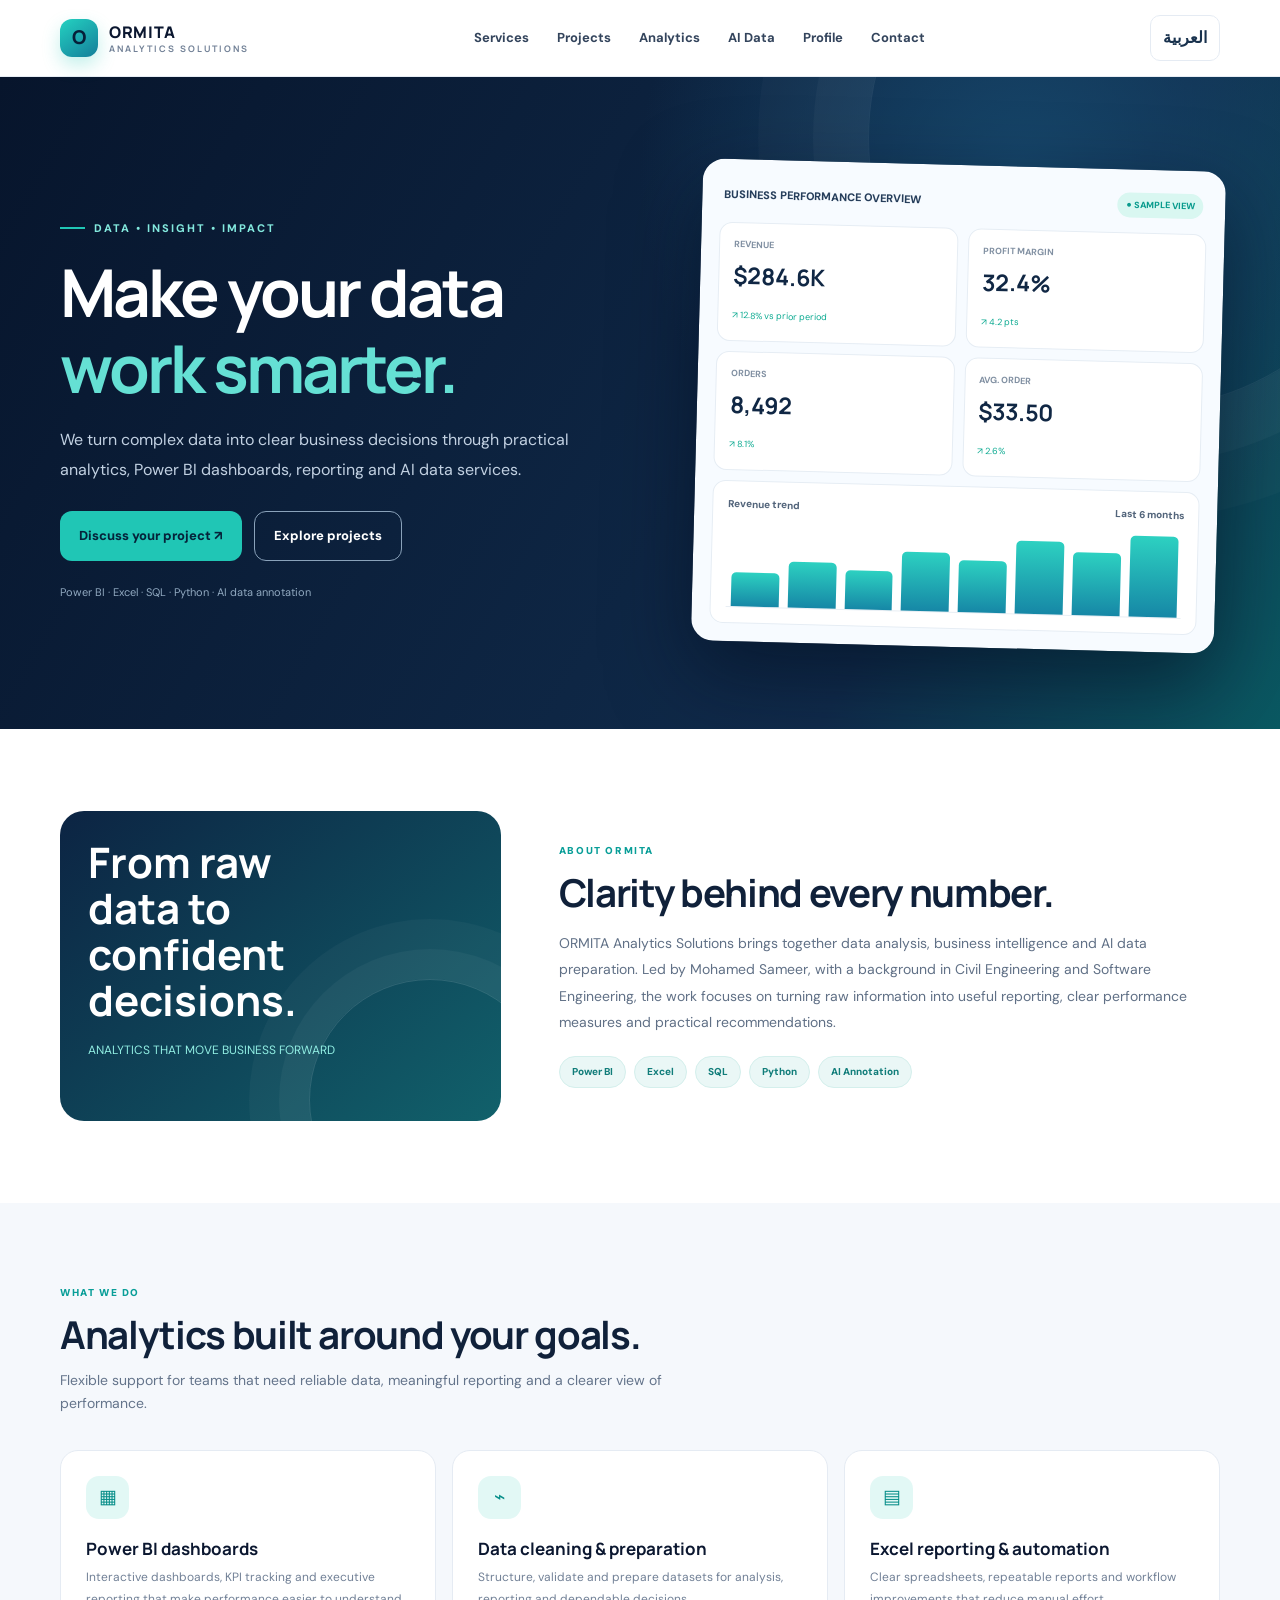
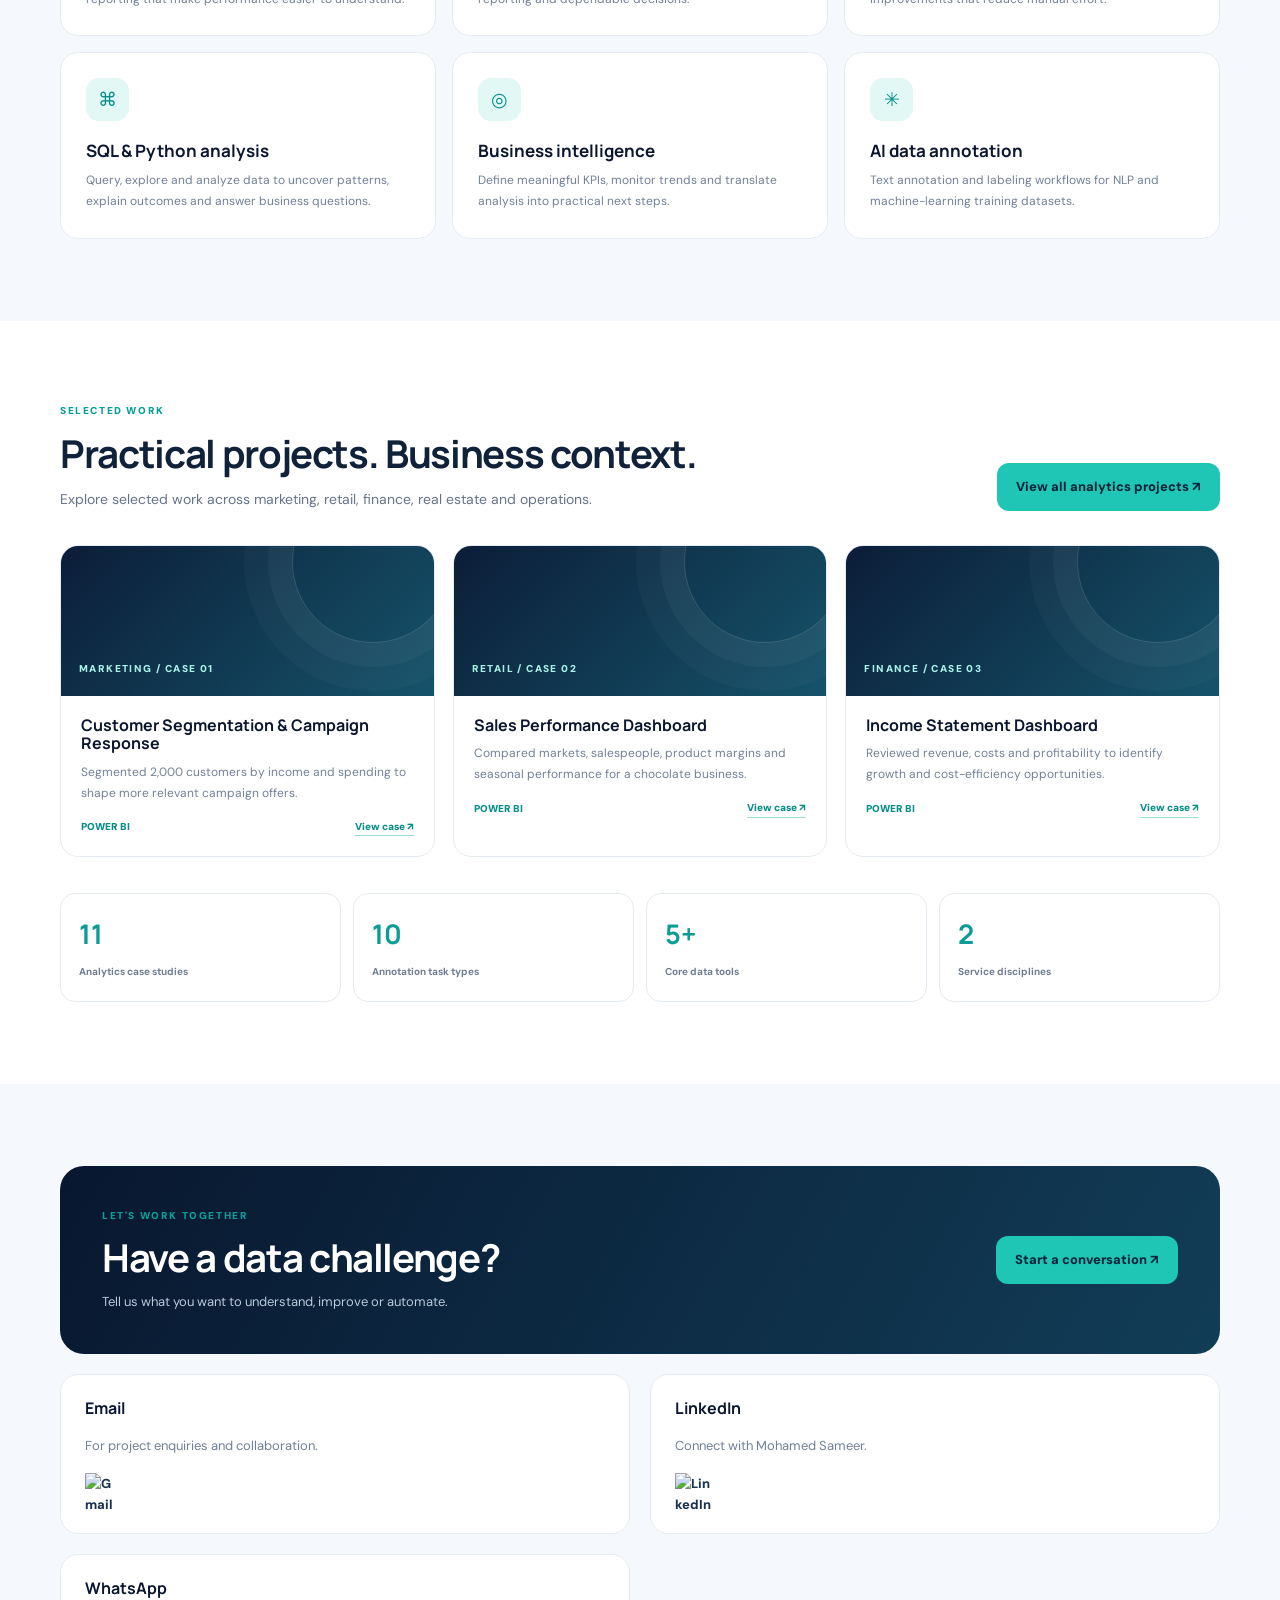
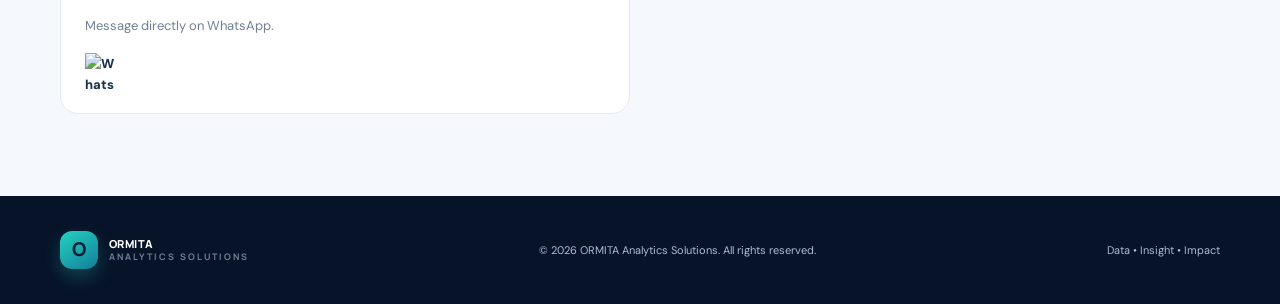
==== commit adaba967: "Add files via upload" ====
--- a/index.html
+++ b/index.html
@@ -1,5 +1,4 @@
-<!doctype html><html lang="en" dir="ltr"><head><meta charset="utf-8"><meta name="viewport" content="width=device-width,initial-scale=1"><meta name="theme-color" content="#08162d"><meta name="description" content="ORMITA Analytics Solutions — Power BI, business intelligence, data analysis and AI data annotation."><title>ORMITA Analytics Solutions | Data Analytics &amp; AI Services</title><link rel="stylesheet" href="styles.css"></head><body><div class="topbar"><div class="container"><span data-en="Independent analytics & AI data services" data-ar="خدمات مستقلة لتحليل البيانات وبيانات الذكاء الاصطناعي">Independent analytics & AI data services</span><span>ormita@zohomail.sa</span></div></div>
-<header class="nav"><div class="container nav-inner"><a class="brand" href="index.html"><span class="brand-mark">O</span><span>ORMITA<small>ANALYTICS SOLUTIONS</small></span></a><nav class="nav-links"><a href="index.html#services" data-en="Services" data-ar="الخدمات">Services</a><a href="index.html#work" data-en="Projects" data-ar="المشاريع">Projects</a><a href="data analysis.html" data-en="Analytics" data-ar="تحليل البيانات">Analytics</a><a href="data labeling.html" data-en="AI Data" data-ar="بيانات الذكاء الاصطناعي">AI Data</a><a href="CV.html" data-en="Profile" data-ar="السيرة الذاتية">Profile</a><a href="index.html#contact" data-en="Contact" data-ar="تواصل">Contact</a></nav><div class="nav-actions"><button class="lang-btn" id="langToggle">العربية</button><button class="menu-btn" id="menuToggle">☰</button></div></div><nav class="mobile-menu" id="mobileMenu"><a href="index.html#services">Services / الخدمات</a><a href="index.html#work">Projects / المشاريع</a><a href="data analysis.html">Analytics</a><a href="data labeling.html">AI Data</a><a href="CV.html">Profile</a><a href="index.html#contact">Contact</a></nav></header>
+<!doctype html><html lang="en" dir="ltr"><head><meta charset="utf-8"><meta name="viewport" content="width=device-width,initial-scale=1"><meta name="theme-color" content="#08162d"><meta name="description" content="ORMITA Analytics Solutions — Power BI, business intelligence, data analysis and AI data annotation."><title>ORMITA Analytics Solutions | Data Analytics &amp; AI Services</title><link rel="stylesheet" href="styles.css"></head><body><header class="nav"><div class="container nav-inner"><a class="brand" href="index.html"><span class="brand-mark">O</span><span>ORMITA<small>ANALYTICS SOLUTIONS</small></span></a><nav class="nav-links"><a href="index.html#services" data-en="Services" data-ar="الخدمات">Services</a><a href="index.html#work" data-en="Projects" data-ar="المشاريع">Projects</a><a href="data analysis.html" data-en="Analytics" data-ar="تحليل البيانات">Analytics</a><a href="data labeling.html" data-en="AI Data" data-ar="بيانات الذكاء الاصطناعي">AI Data</a><a href="CV.html" data-en="Profile" data-ar="السيرة الذاتية">Profile</a><a href="index.html#contact" data-en="Contact" data-ar="تواصل">Contact</a></nav><div class="nav-actions"><button class="lang-btn" id="langToggle">العربية</button><button class="menu-btn" id="menuToggle">☰</button></div></div><nav class="mobile-menu" id="mobileMenu"><a href="index.html#services">Services / الخدمات</a><a href="index.html#work">Projects / المشاريع</a><a href="data analysis.html">Analytics</a><a href="data labeling.html">AI Data</a><a href="CV.html">Profile</a><a href="index.html#contact">Contact</a></nav></header>
 <main><section class="hero"><div class="container hero-grid"><div><div class="eyebrow" data-en="DATA • INSIGHT • IMPACT" data-ar="بيانات • رؤى • أثر">DATA • INSIGHT • IMPACT</div><h1 data-en-html="Make your data<br><span>work smarter.</span>" data-ar-html="اجعل بياناتك<br><span>تعمل بذكاء.</span>">Make your data<br><span>work smarter.</span></h1><p data-en="We turn complex data into clear business decisions through practical analytics, Power BI dashboards, reporting and AI data services." data-ar="نحوّل البيانات المعقدة إلى قرارات أعمال واضحة من خلال التحليلات العملية ولوحات Power BI والتقارير وخدمات بيانات الذكاء الاصطناعي.">We turn complex data into clear business decisions through practical analytics, Power BI dashboards, reporting and AI data services.</p><div class="hero-actions"><a class="btn" href="#contact" data-en="Discuss your project ↗" data-ar="ناقش مشروعك ↗">Discuss your project ↗</a><a class="btn btn-outline" href="data analysis.html" data-en="Explore projects" data-ar="استكشف المشاريع">Explore projects</a></div><div class="hero-note" data-en="Power BI · Excel · SQL · Python · AI data annotation" data-ar="Power BI · Excel · SQL · Python · وسم بيانات الذكاء الاصطناعي">Power BI · Excel · SQL · Python · AI data annotation</div></div>
 <div class="dashboard"><div class="dash-top"><span>BUSINESS PERFORMANCE OVERVIEW</span><span class="live">● SAMPLE VIEW</span></div><div class="metric-grid"><div class="metric"><small>REVENUE</small><strong>$284.6K</strong><em>↗ 12.8% vs prior period</em></div><div class="metric"><small>PROFIT MARGIN</small><strong>32.4%</strong><em>↗ 4.2 pts</em></div><div class="metric"><small>ORDERS</small><strong>8,492</strong><em>↗ 8.1%</em></div><div class="metric"><small>AVG. ORDER</small><strong>$33.50</strong><em>↗ 2.6%</em></div></div><div class="chart"><div class="chart-head"><span>Revenue trend</span><span>Last 6 months</span></div><div class="bars"><i style="height:42%"></i><i style="height:57%"></i><i style="height:48%"></i><i style="height:72%"></i><i style="height:64%"></i><i style="height:90%"></i><i style="height:78%"></i><i style="height:100%"></i></div></div></div></div></section>
 <section class="section section-white" id="about"><div class="container about-grid"><div class="about-visual"><strong>From raw data to confident decisions.</strong><span>ANALYTICS THAT MOVE BUSINESS FORWARD</span></div><div class="about-copy"><div class="kicker" data-en="ABOUT ORMITA" data-ar="عن أورميتا">ABOUT ORMITA</div><h2 data-en="Clarity behind every number." data-ar="وضوح وراء كل رقم.">Clarity behind every number.</h2><p data-en="ORMITA Analytics Solutions brings together data analysis, business intelligence and AI data preparation. Led by Mohamed Sameer, with a background in Civil Engineering and Software Engineering, the work focuses on turning raw information into useful reporting, clear performance measures and practical recommendations." data-ar="تجمع ORMITA Analytics Solutions بين تحليل البيانات وذكاء الأعمال وتجهيز بيانات الذكاء الاصطناعي. يقود العمل محمد سمير، بخلفية في الهندسة المدنية وهندسة البرمجيات، مع التركيز على تحويل المعلومات الخام إلى تقارير مفيدة ومؤشرات أداء واضحة وتوصيات عملية.">ORMITA Analytics Solutions brings together data analysis, business intelligence and AI data preparation. Led by Mohamed Sameer, with a background in Civil Engineering and Software Engineering, the work focuses on turning raw information into useful reporting, clear performance measures and practical recommendations.</p><div class="chips"><span class="chip">Power BI</span><span class="chip">Excel</span><span class="chip">SQL</span><span class="chip">Python</span><span class="chip">AI Annotation</span></div></div></div></section>
@@ -12,7 +11,11 @@
 <div class="service"><div class="service-icon">✳</div><h3 data-en="AI data annotation" data-ar="وسم بيانات الذكاء الاصطناعي">AI data annotation</h3><p data-en="Text annotation and labeling workflows for NLP and machine-learning training datasets." data-ar="عمليات وسم النصوص وتصنيفها لتجهيز مجموعات بيانات معالجة اللغة الطبيعية وتدريب تعلم الآلة.">Text annotation and labeling workflows for NLP and machine-learning training datasets.</p></div>
 </div></div></section>
 <section class="section section-white" id="work"><div class="container"><div class="section-head"><div><div class="kicker" data-en="SELECTED WORK" data-ar="نماذج من الأعمال">SELECTED WORK</div><h2 data-en="Practical projects. Business context." data-ar="مشاريع عملية وسياق تجاري واضح.">Practical projects. Business context.</h2><p data-en="Explore selected work across marketing, retail, finance, real estate and operations." data-ar="استكشف نماذج من الأعمال في التسويق والتجزئة والتمويل والعقارات والعمليات.">Explore selected work across marketing, retail, finance, real estate and operations.</p></div><a class="btn" href="data analysis.html" data-en="View all analytics projects ↗" data-ar="عرض جميع مشاريع التحليل ↗">View all analytics projects ↗</a></div><div class="project-grid" id="featuredProjects"></div><div class="stats"><div class="stat"><strong>11</strong><span data-en="Analytics case studies" data-ar="مشروعاً في تحليل البيانات">Analytics case studies</span></div><div class="stat"><strong>10</strong><span data-en="Annotation task types" data-ar="أنواع مهام وسم البيانات">Annotation task types</span></div><div class="stat"><strong>5+</strong><span data-en="Core data tools" data-ar="أدوات أساسية للبيانات">Core data tools</span></div><div class="stat"><strong>2</strong><span data-en="Service disciplines" data-ar="مجالان للخدمات">Service disciplines</span></div></div></div></section>
-<section class="section" id="contact"><div class="container"><div class="cta"><div><div class="kicker" data-en="LET'S WORK TOGETHER" data-ar="لنعمل معاً">LET'S WORK TOGETHER</div><h2 data-en="Have a data challenge?" data-ar="هل لديك تحدٍ في البيانات؟">Have a data challenge?</h2><p data-en="Tell us what you want to understand, improve or automate." data-ar="أخبرنا بما تريد فهمه أو تحسينه أو أتمتته.">Tell us what you want to understand, improve or automate.</p></div><a class="btn" href="mailto:ormita@zohomail.sa?subject=Project%20Enquiry" data-en="Start a conversation ↗" data-ar="ابدأ التواصل ↗">Start a conversation ↗</a></div><div class="contact-grid" style="margin-top:20px"><div class="contact-card"><h3 data-en="Email" data-ar="البريد الإلكتروني">Email</h3><p data-en="For project enquiries and collaboration." data-ar="لاستفسارات المشاريع والتعاون.">For project enquiries and collaboration.</p><a class="contact-link" href="mailto:ormita@zohomail.sa">ormita@zohomail.sa</a></div><div class="contact-card"><h3>LinkedIn</h3><p data-en="Connect with Mohamed Sameer." data-ar="تواصل مع محمد سمير.">Connect with Mohamed Sameer.</p><a class="contact-link" href="https://www.linkedin.com/in/mohamedssameer" target="_blank" rel="noopener">linkedin.com/in/mohamedssameer ↗</a></div></div></div></section></main>
+<section class="section" id="contact"><div class="container"><div class="cta"><div><div class="kicker" data-en="LET'S WORK TOGETHER" data-ar="لنعمل معاً">LET'S WORK TOGETHER</div><h2 data-en="Have a data challenge?" data-ar="هل لديك تحدٍ في البيانات؟">Have a data challenge?</h2><p data-en="Tell us what you want to understand, improve or automate." data-ar="أخبرنا بما تريد فهمه أو تحسينه أو أتمتته.">Tell us what you want to understand, improve or automate.</p></div><a class="btn" href="mailto:2861988ed@gmail.com?subject=Project%20Enquiry" data-en="Start a conversation ↗" data-ar="ابدأ التواصل ↗">Start a conversation ↗</a></div><div class="contact-grid" style="margin-top:20px">
+<div class="contact-card"><h3 data-en="Email" data-ar="البريد الإلكتروني">Email</h3><p data-en="For project enquiries and collaboration." data-ar="لاستفسارات المشاريع والتعاون.">For project enquiries and collaboration.</p><a class="contact-icon-link" href="mailto:2861988ed@gmail.com" aria-label="Send email" title="Email: 2861988ed@gmail.com"><img src="assets/gmail.svg" alt="Gmail logo"></a></div>
+<div class="contact-card"><h3>LinkedIn</h3><p data-en="Connect with Mohamed Sameer." data-ar="تواصل مع محمد سمير.">Connect with Mohamed Sameer.</p><a class="contact-icon-link" href="https://www.linkedin.com/in/mohamedssameer" target="_blank" rel="noopener" aria-label="Open LinkedIn" title="LinkedIn"><img src="assets/linkedin.svg" alt="LinkedIn logo"></a></div>
+<div class="contact-card"><h3>WhatsApp</h3><p data-en="Message directly on WhatsApp." data-ar="راسلني مباشرة عبر واتساب.">Message directly on WhatsApp.</p><a class="contact-icon-link" href="https://wa.me/249994788477" target="_blank" rel="noopener" aria-label="Chat on WhatsApp" title="WhatsApp"><img src="assets/whatsapp.svg" alt="WhatsApp logo"></a></div>
+</div></div></section></main>
 <footer class="footer"><div class="container footer-inner"><a class="brand" href="index.html"><span class="brand-mark">O</span><span>ORMITA<small>ANALYTICS SOLUTIONS</small></span></a><span>© 2026 ORMITA Analytics Solutions. All rights reserved.</span><span>Data • Insight • Impact</span></div></footer>
 <script>
 const featured=[{title:"Customer Segmentation & Campaign Response",category:"Marketing",desc:"Segmented 2,000 customers by income and spending to shape more relevant campaign offers."},{title:"Sales Performance Dashboard",category:"Retail",desc:"Compared markets, salespeople, product margins and seasonal performance for a chocolate business."},{title:"Income Statement Dashboard",category:"Finance",desc:"Reviewed revenue, costs and profitability to identify growth and cost-efficiency opportunities."}];
--- a/styles.css
+++ b/styles.css
@@ -5,3 +5,12 @@
 [dir=rtl] .nav-links,[dir=rtl] .nav-inner,[dir=rtl] .topbar .container,[dir=rtl] .section-head,[dir=rtl] .footer-inner{direction:rtl}[dir=rtl] .recommend{border-left:0;border-right:3px solid #21bcae;border-radius:10px 0 0 10px}[dir=rtl] .cv-wrap ul{padding-right:20px;padding-left:0}
 @media(max-width:900px){.hero-grid,.about-grid{grid-template-columns:1fr}.dashboard{max-width:560px}.service-grid,.project-grid{grid-template-columns:repeat(2,1fr)}.nav-links{gap:14px}.stats{grid-template-columns:repeat(2,1fr)}}
 @media(max-width:650px){.container{width:min(100% - 30px,1160px)}.topbar .container{font-size:10px}.nav-inner{height:66px}.nav-links{display:none}.menu-btn{display:inline-flex}.hero{padding:62px 0}.hero-grid{gap:34px}.hero p{font-size:14px}.section{padding:60px 0}.section-head{display:block}.section-head .btn{margin-top:18px}.service-grid,.project-grid,.annotation-grid,.contact-grid{grid-template-columns:1fr}.stats{grid-template-columns:repeat(2,1fr)}.cta{display:block;padding:28px}.cta .btn{margin-top:20px}.footer-inner{display:block}.footer-inner>*{margin-bottom:12px}.detail-card{grid-template-columns:1fr;padding:19px}.detail-number{width:40px;height:40px}.cv-wrap{padding:22px}.cv-wrap h1{font-size:29px}.mobile-menu.open{display:flex;position:absolute;top:66px;left:0;right:0;background:white;padding:18px 22px;flex-direction:column;gap:15px;border-bottom:1px solid var(--line);box-shadow:var(--shadow)}}
+
+/* ORMITA update: responsive project videos and branded contact links */
+.project-video-frame{position:relative;width:100%;aspect-ratio:16/9;margin:18px 0 16px;overflow:hidden;border-radius:14px;background:#07152c;border:1px solid #e3eaf2}
+.project-video-frame iframe{position:absolute;inset:0;width:100%;height:100%;border:0}
+.contact-icon-link{display:inline-flex;align-items:center;gap:11px;color:#17324e;font-size:13px;font-weight:800;word-break:break-word}
+.contact-icon-link img{width:36px;height:36px;display:block;transition:transform .2s}
+.contact-icon-link:hover img{transform:translateY(-2px) scale(1.06)}
+.contact-card{min-width:0}
+@media(max-width:700px){.detail-card{grid-template-columns:1fr}.detail-number{width:42px;height:42px}.contact-grid{grid-template-columns:1fr!important}}
